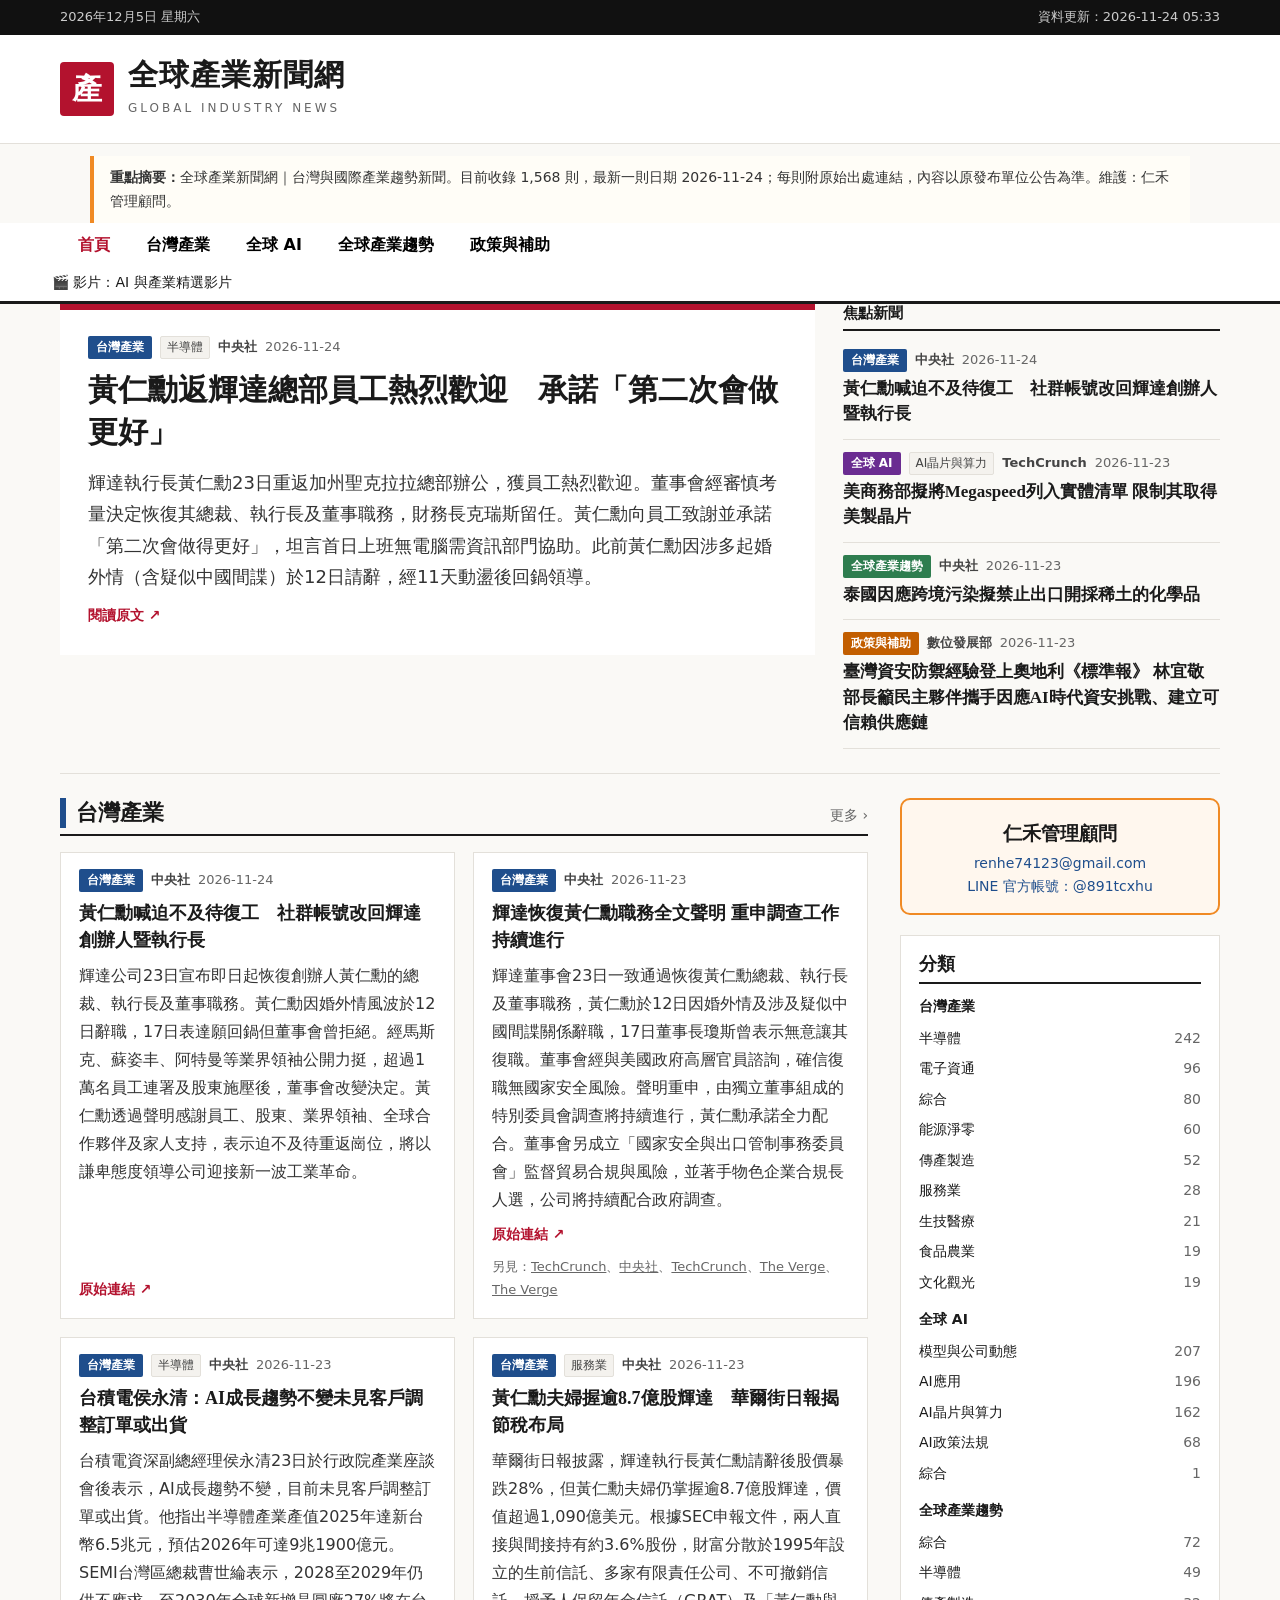
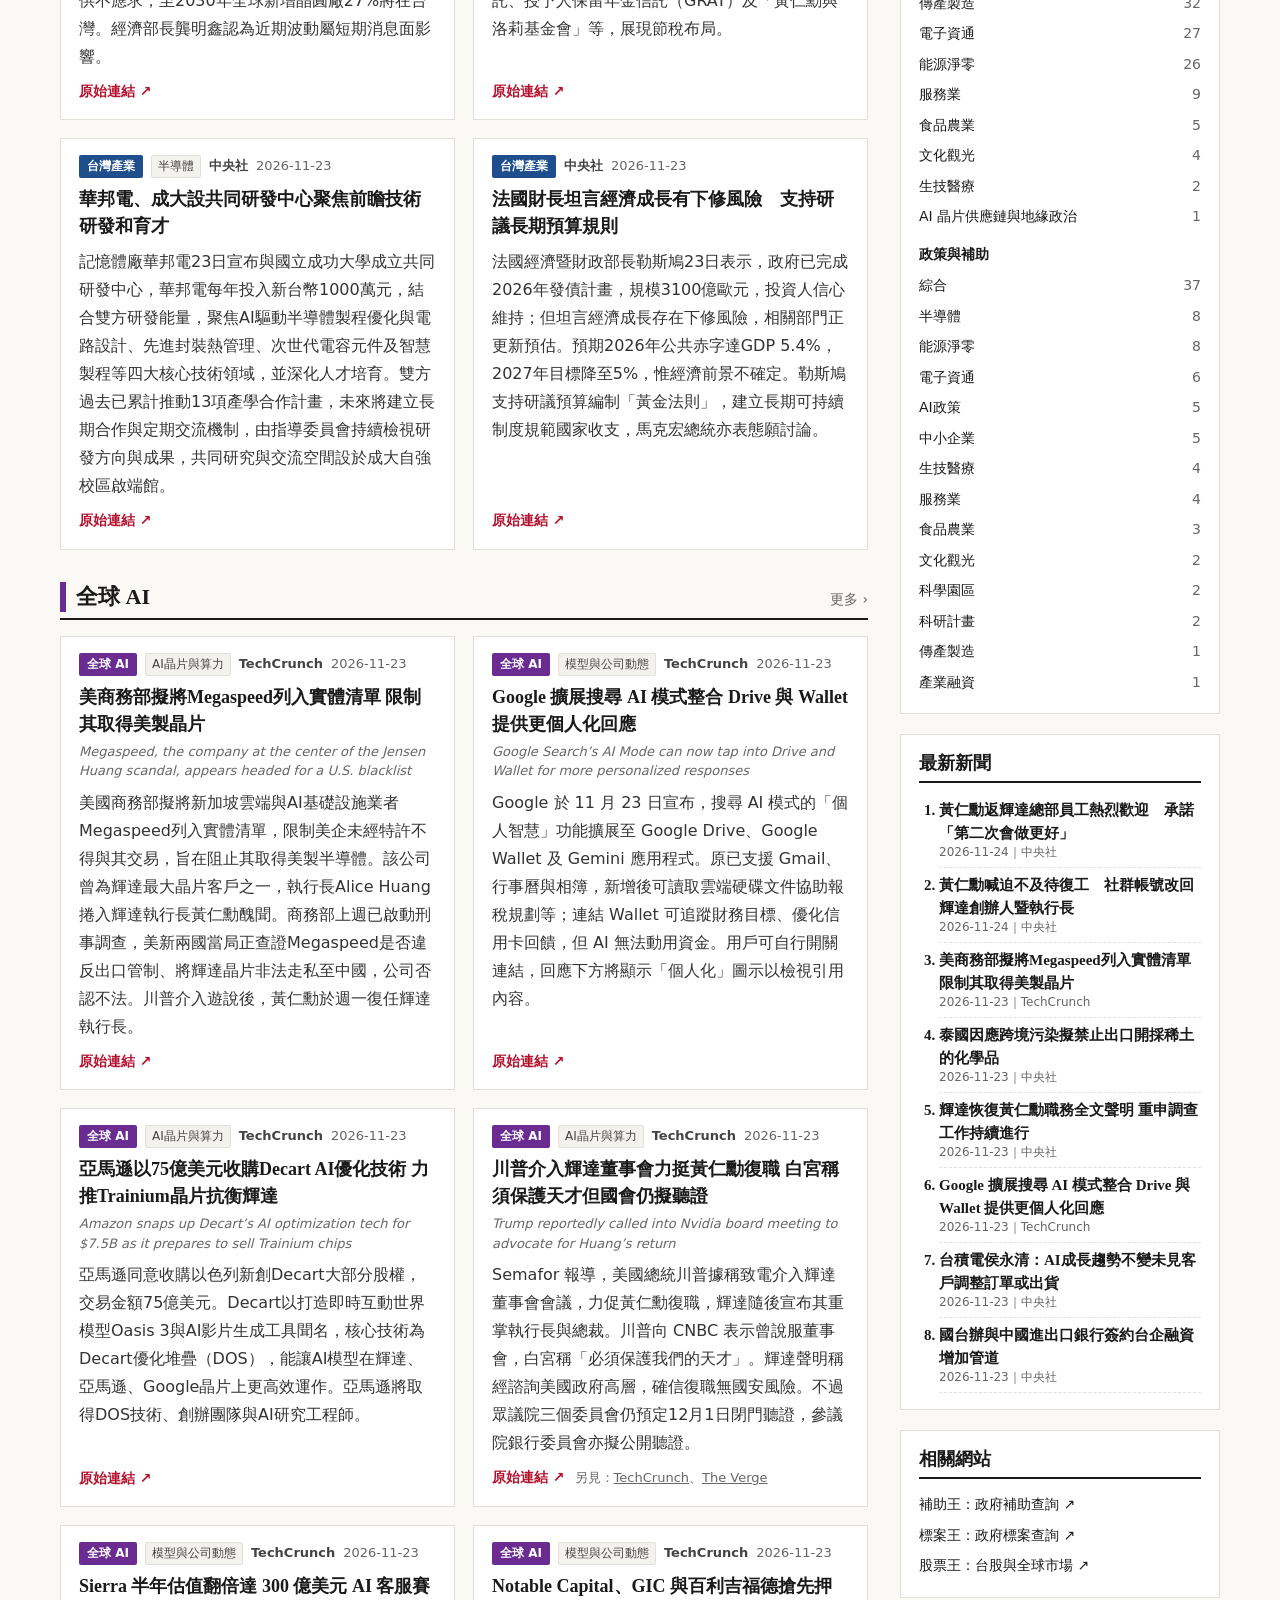
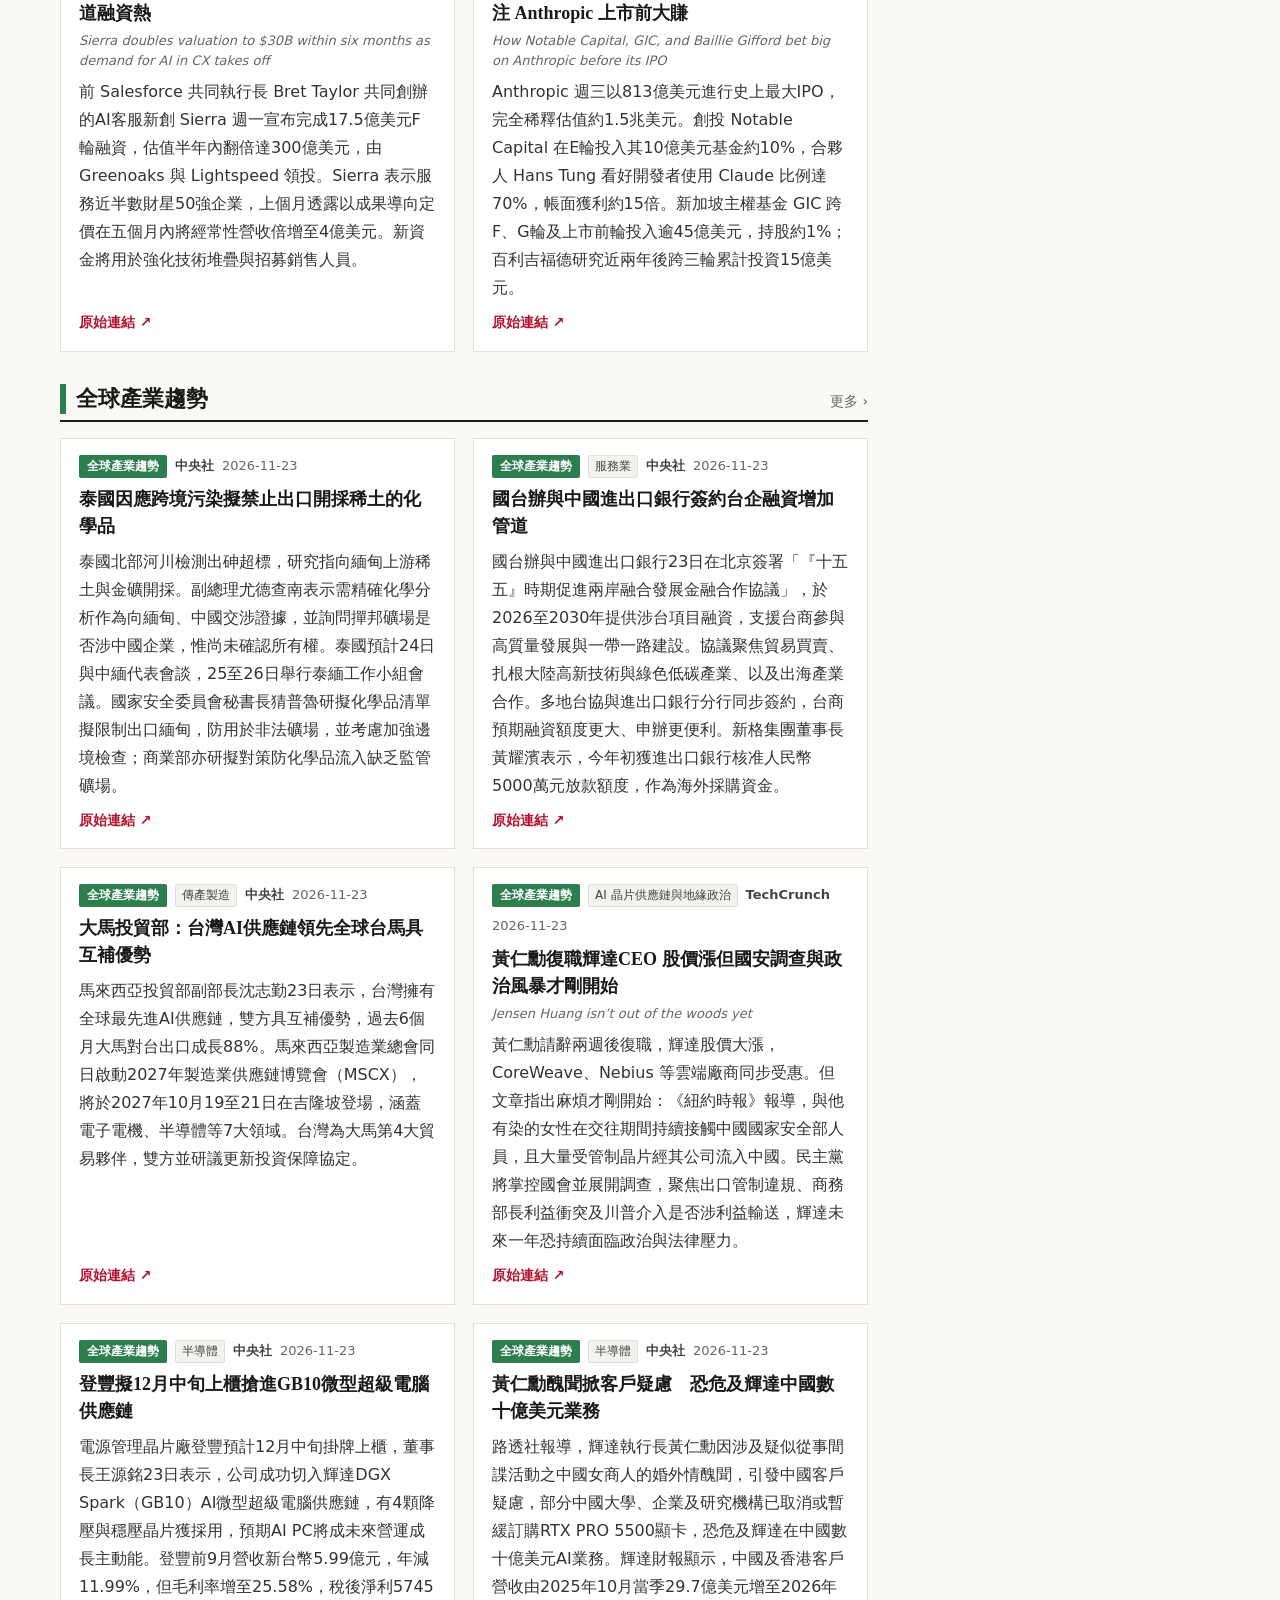
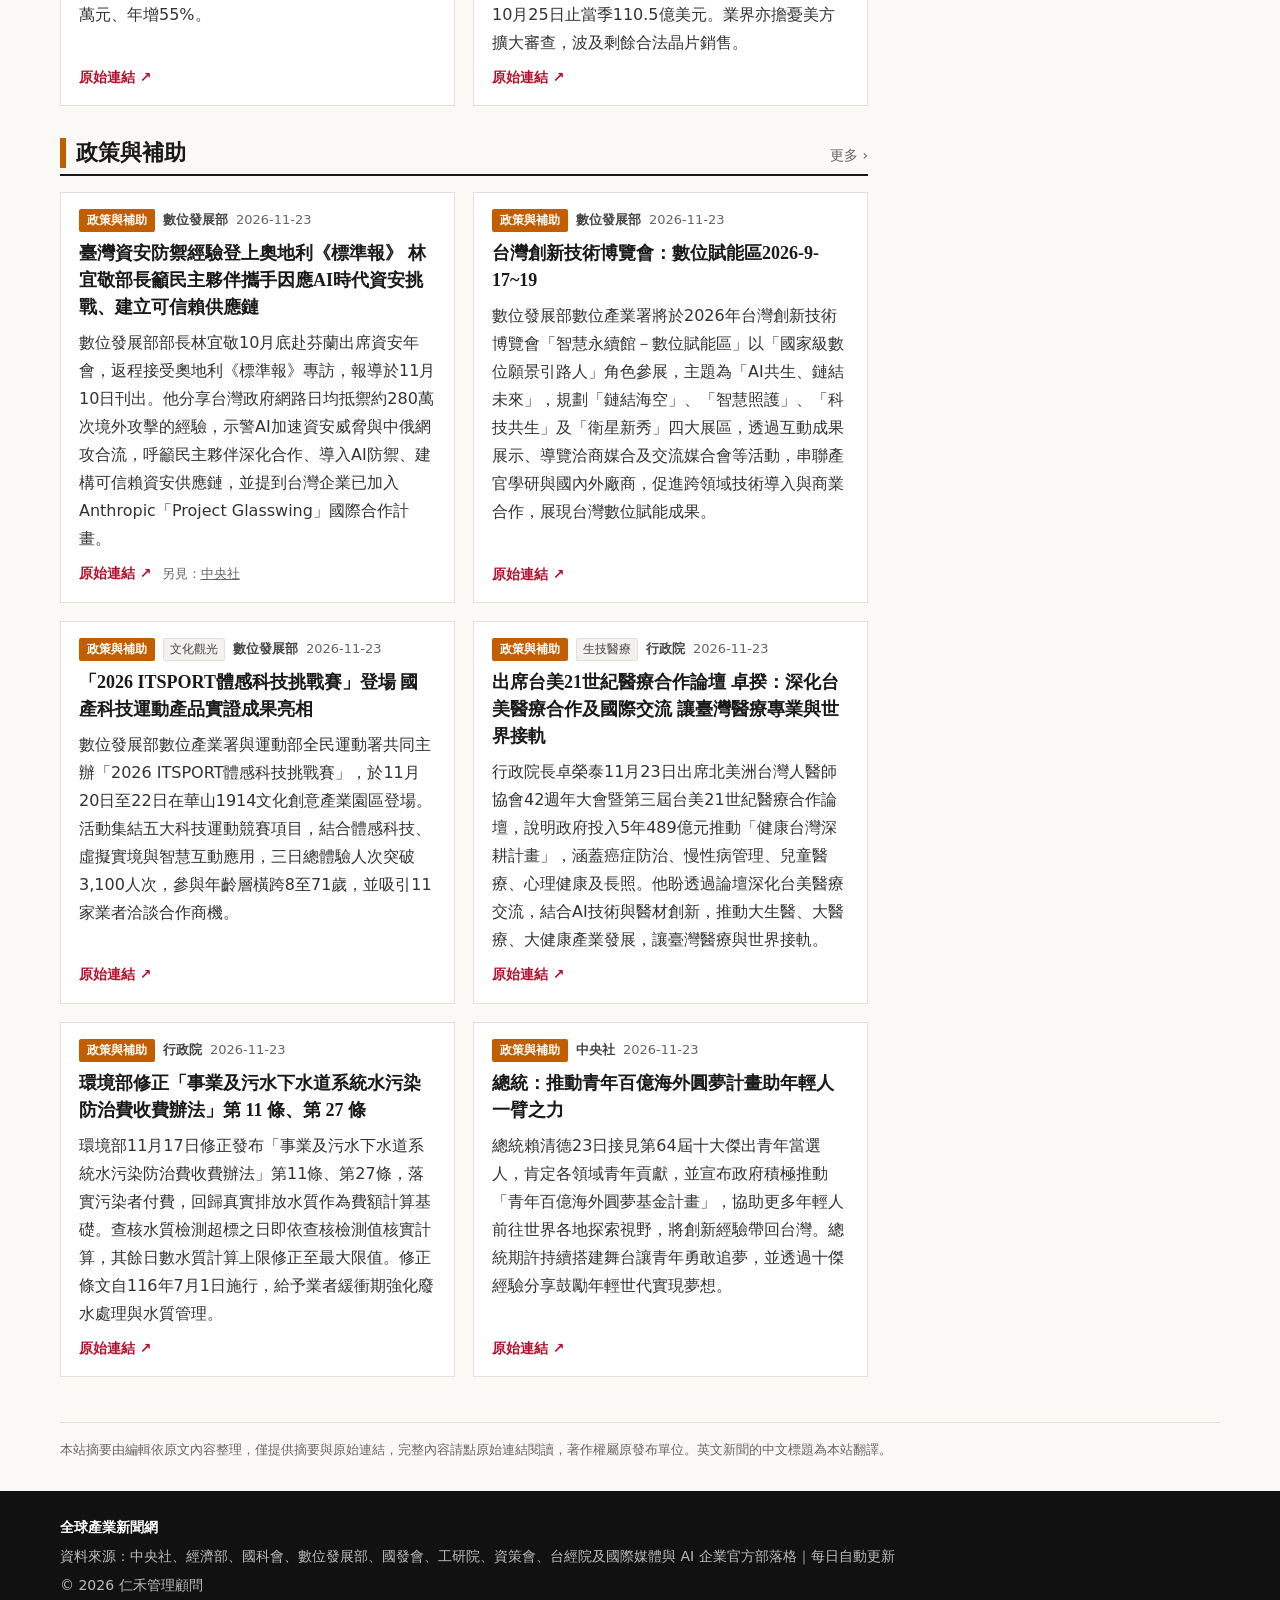
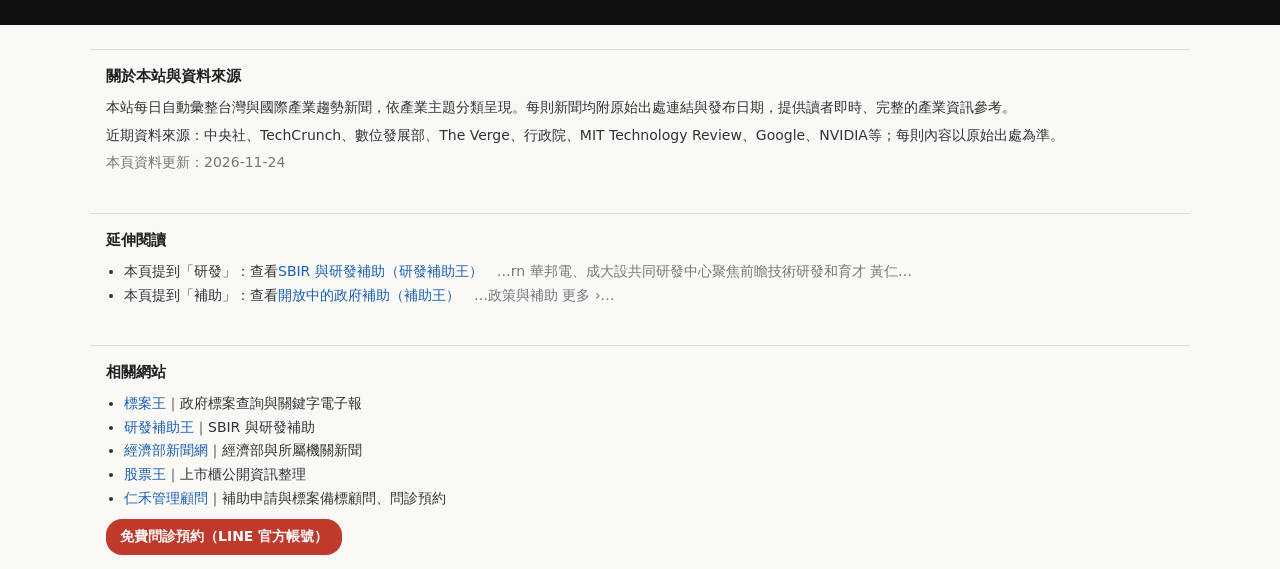
==== index.html @ 394058fa "新聞更新 2026-11-24 05:41" ====
<!DOCTYPE html><html lang="zh-Hant-TW"><head><meta charset="utf-8"><!-- Google tag (gtag.js) -->
<script async src="https://www.googletagmanager.com/gtag/js?id=G-7374EDFKBH"></script>
<script>window.dataLayer=window.dataLayer||[];function gtag(){dataLayer.push(arguments);}gtag('js',new Date());gtag('config','G-7374EDFKBH');</script>
<meta name="viewport" content="width=device-width,initial-scale=1">
<title>全球產業新聞網</title><meta name="description" content="每日彙整台灣產業、全球 AI 發展、全球產業趨勢與政府政策補助新聞，提供摘要與原始連結。">
<link rel="stylesheet" href="style.css">



























































<!--GEO-->
<link rel="canonical" href="https://web6.subsidyking.tw/">
<meta property="og:type" content="website">
<meta property="og:site_name" content="全球產業新聞網">
<meta property="og:locale" content="zh_TW">
<meta property="og:title" content="全球產業新聞網">
<meta property="og:description" content="每日彙整台灣產業、全球 AI 發展、全球產業趨勢與政府政策補助新聞，提供摘要與原始連結。">
<meta property="og:url" content="https://web6.subsidyking.tw/">
<meta name="twitter:card" content="summary"><meta name="twitter:title" content="全球產業新聞網"><meta name="twitter:description" content="每日彙整台灣產業、全球 AI 發展、全球產業趨勢與政府政策補助新聞，提供摘要與原始連結。">
<script type="application/ld+json">{"@context":"https://schema.org","@graph":[{"@type":"Organization","@id":"https://web6.subsidyking.tw/#org","name":"仁禾管理顧問","url":"https://web6.subsidyking.tw/","email":"renhe74123@gmail.com","contactPoint":{"@type":"ContactPoint","contactType":"customer service","email":"renhe74123@gmail.com","availableLanguage":["zh-TW"]},"sameAs":["https://line.me/R/ti/p/@891tcxhu"]},{"@type":"WebSite","@id":"https://web6.subsidyking.tw/#website","url":"https://web6.subsidyking.tw/","name":"全球產業新聞網","description":"本站每日自動彙整台灣與國際產業趨勢新聞，依產業主題分類呈現。每則新聞均附原始出處連結與發布日期，提供讀者即時、完整的產業資訊參考。","inLanguage":"zh-Hant-TW","publisher":{"@id":"https://web6.subsidyking.tw/#org"}},{"@type":"ItemList","@id":"https://web6.subsidyking.tw/#latest","name":"全球產業新聞網 最新內容","itemListElement":[{"@type":"ListItem","position":1,"name":"黃仁勳返輝達總部員工熱烈歡迎　承諾「第二次會做更好」","url":"https://www.cna.com.tw/news/aopl/202611240010.aspx"},{"@type":"ListItem","position":2,"name":"黃仁勳喊迫不及待復工　社群帳號改回輝達創辦人暨執行長","url":"https://www.cna.com.tw/news/aopl/202611240005.aspx"},{"@type":"ListItem","position":3,"name":"Megaspeed, the company at the center of the Jensen Huang scandal, appears headed for a U.S. blacklist","url":"https://techcrunch.com/2026/11/23/megaspeed-the-company-at-the-center-of-the-jensen-huang-scandal-appears-headed-for-a-u-s-blacklist/"},{"@type":"ListItem","position":4,"name":"泰國因應跨境污染擬禁止出口開採稀土的化學品","url":"https://www.cna.com.tw/news/aopl/202611230230.aspx"},{"@type":"ListItem","position":5,"name":"輝達恢復黃仁勳職務全文聲明 重申調查工作持續進行","url":"https://www.cna.com.tw/news/aopl/202611230300.aspx"},{"@type":"ListItem","position":6,"name":"Google Search’s AI Mode can now tap into Drive and Wallet for more personalized responses","url":"https://techcrunch.com/2026/11/23/google-searchs-ai-mode-can-now-tap-into-drive-and-wallet-for-more-personalized-responses/"},{"@type":"ListItem","position":7,"name":"台積電侯永清：AI成長趨勢不變未見客戶調整訂單或出貨","url":"https://www.cna.com.tw/news/afe/202611230249.aspx"},{"@type":"ListItem","position":8,"name":"國台辦與中國進出口銀行簽約台企融資增加管道","url":"https://www.cna.com.tw/news/acn/202611230254.aspx"},{"@type":"ListItem","position":9,"name":"Jensen Huang scheduled to testify next week in Senate following reinstatement as Nvidia CEO","url":"https://techcrunch.com/2026/11/23/jensen-huang-scheduled-to-testify-next-week-in-senate-following-reinstatement-as-nvidia-ceo/"},{"@type":"ListItem","position":10,"name":"大馬投貿部：台灣AI供應鏈領先全球台馬具互補優勢","url":"https://www.cna.com.tw/news/afe/202611230215.aspx"}]},{"@type":"WebPage","@id":"https://web6.subsidyking.tw/#webpage","url":"https://web6.subsidyking.tw/","name":"全球產業新聞網","isPartOf":{"@id":"https://web6.subsidyking.tw/#website"},"dateModified":"2026-11-24","about":"台灣與國際產業趨勢新聞"}]}</script><!--/GEO-->
</head><body>
<div class="topbar"><div class="wrap"><span id="today"></span><span id="upd"></span></div></div>
<header class="masthead"><div class="wrap"><a href="./" class="brand"><span class="mark">產</span><div><h1 class="brand-h1">全球產業新聞網</h1><small>GLOBAL INDUSTRY NEWS</small></div></a></div></header><!--MX:geosum--><section class="geo-sum mx-geosum" aria-label="重點摘要" style="max-width:1100px;margin:12px auto 0;padding:10px 16px;background:#fffdf7;border-left:4px solid #f08a24;font-size:14px;line-height:1.7;color:#333;box-sizing:border-box"><b>重點摘要：</b>全球產業新聞網｜台灣與國際產業趨勢新聞。目前收錄 1,568 則，最新一則日期 2026-11-24；每則附原始出處連結，內容以原發布單位公告為準。維護：仁禾管理顧問。</section><!--/MX:geosum-->
<nav class="catnav"><div class="wrap" id="tabs"></div><div class="wrap" style="padding:2px 12px 6px;font-size:14px"><a href="/videos.html">🎬 影片：AI 與產業精選影片</a></div></nav>
<div class="mad wrap"><b>仁禾管理顧問</b><br><a href="mailto:renhe74123@gmail.com">renhe74123@gmail.com</a>｜<a href="https://line.me/R/ti/p/@891tcxhu" target="_blank" rel="noopener">LINE 官方帳號：@891tcxhu</a></div>
<main class="wrap">
<section id="home">
 <div class="hero"><div id="lead"></div><div id="subs"></div></div>
 <div class="cols"><div class="maincol">
  <section class="block" data-cat="台灣產業"><h2><span>台灣產業</span><a data-go="台灣產業">更多 ›</a></h2><div class="grid"></div></section>
  <section class="block" data-cat="全球AI"><h2><span>全球 AI</span><a data-go="全球AI">更多 ›</a></h2><div class="grid"></div></section>
  <section class="block" data-cat="全球產業趨勢"><h2><span>全球產業趨勢</span><a data-go="全球產業趨勢">更多 ›</a></h2><div class="grid"></div></section>
  <section class="block" data-cat="政策與補助"><h2><span>政策與補助</span><a data-go="政策與補助">更多 ›</a></h2><div class="grid"></div></section>
 </div><aside class="side"></aside></div>
</section>
<section id="catview" hidden><div class="cols"><div class="maincol"><h2 class="cattitle" id="ctitle"></h2><p class="meta" id="cmeta"></p><div id="topics" class="topics"></div><div id="sklink"></div><div class="list" id="clist"></div><button id="more">載入更多</button></div><aside class="side"></aside></div></section>
<p class="note">本站摘要由編輯依原文內容整理，僅提供摘要與原始連結，完整內容請點原始連結閱讀，著作權屬原發布單位。英文新聞的中文標題為本站翻譯。</p>
</main>
<footer><div class="wrap"><b>全球產業新聞網</b><p>資料來源：中央社、經濟部、國科會、數位發展部、國發會、工研院、資策會、台經院及國際媒體與 AI 企業官方部落格｜每日自動更新</p><p>© 2026 仁禾管理顧問</p></div></footer>
<script src="data.js"></script><script src="app.js"></script>
<!--MX:about--><section class="mx-box mx-about" id="about-data" aria-label="關於本站與資料來源"><h2>關於本站與資料來源</h2><p style="margin:0">本站每日自動彙整台灣與國際產業趨勢新聞，依產業主題分類呈現。每則新聞均附原始出處連結與發布日期，提供讀者即時、完整的產業資訊參考。</p><p style="margin:4px 0 0">近期資料來源：中央社、TechCrunch、數位發展部、The Verge、行政院、MIT Technology Review、Google、NVIDIA等；每則內容以原始出處為準。</p><p style="margin:4px 0 0;color:#777">本頁資料更新：2026-11-24</p></section><!--/MX:about--><!--MX:context--><section class="mx-box mx-context" aria-label="延伸閱讀"><h2>延伸閱讀</h2><ul><li>本頁提到「研發」：查看<a href="https://web20.subsidyking.tw/">SBIR 與研發補助（研發補助王）</a><span style="color:#777">　…rn 華邦電、成大設共同研發中心聚焦前瞻技術研發和育才 黃仁…</span></li><li>本頁提到「補助」：查看<a href="https://www.subsidyking.tw/">開放中的政府補助（補助王）</a><span style="color:#777">　…政策與補助 更多 ›…</span></li></ul></section><!--/MX:context--><!--MX:footer--><style>.mx-box{max-width:1100px;margin:24px auto 0;padding:14px 16px;box-sizing:border-box;font-size:14px;line-height:1.7;color:#333;border-top:1px solid #ddd}.mx-box h2{font-size:15px;margin:0 0 6px;color:#222}.mx-box ul{margin:0;padding-left:18px}.mx-box a{color:#1a5fb4}.mx-cta{display:inline-block;margin-top:8px;padding:6px 14px;background:#c0392b;color:#fff!important;border-radius:16px;text-decoration:none;font-weight:bold}.mx-fab{position:fixed;right:14px;bottom:16px;z-index:9990;padding:10px 16px;background:#c0392b;color:#fff!important;border-radius:22px;box-shadow:0 2px 8px rgba(0,0,0,.25);text-decoration:none;font-weight:bold;font-size:15px}@media (max-width:860px){body{padding-bottom:96px}.geo-sum{padding-bottom:20px}.mx-fab{bottom:12px;right:12px}}@media print{.mx-fab{display:none}}</style><aside class="mx-box mx-related" aria-label="相關網站"><h2>相關網站</h2><ul><li><a href="https://www.bidking.tw/">標案王</a>｜政府標案查詢與關鍵字電子報</li><li><a href="https://web20.subsidyking.tw/">研發補助王</a>｜SBIR 與研發補助</li><li><a href="https://web8.subsidyking.tw/">經濟部新聞網</a>｜經濟部與所屬機關新聞</li><li><a href="https://web5.subsidyking.tw/">股票王</a>｜上市櫃公開資訊整理</li><li><a href="https://web18.subsidyking.tw/?utm_source=web6.subsidyking.tw&utm_medium=matrix">仁禾管理顧問</a>｜補助申請與標案備標顧問、問診預約</li></ul><a class="mx-cta" href="https://line.me/R/ti/p/@891tcxhu" target="_blank" rel="noopener" onclick="if(window.gtag)gtag('event','click_consult',{site:'web6.subsidyking.tw'})">免費問診預約（LINE 官方帳號）</a></aside><!--/MX:footer-->
</body></html>
---- style.css ----
:root{--ink:#1a1a1a;--mute:#666;--line:#e3e0da;--bg:#faf9f6;--red:#b3122e;--c1:#1f4e8c;--c2:#6a2c91;--c3:#2e7d4f;--c4:#c25e00;--red:#b3122e;--serif:"Noto Serif TC","Source Han Serif TC","PMingLiU",serif;--sans:"Noto Sans TC","PingFang TC","Microsoft JhengHei",system-ui,sans-serif}
*{box-sizing:border-box}body{margin:0;background:var(--bg);color:var(--ink);font:16px/1.75 var(--sans)}a{color:inherit;text-decoration:none;cursor:pointer}a:hover{color:var(--red)}
.wrap{max-width:1200px;margin:0 auto;padding:0 20px}
.topbar{background:#111;color:#ccc;font-size:13px}.topbar .wrap{display:flex;justify-content:space-between;padding:6px 20px}
.masthead{background:#fff;border-bottom:1px solid var(--line)}.masthead .wrap{padding:22px 20px}
.brand{display:flex;align-items:center;gap:14px}.mark{background:var(--red);color:#fff;font:700 30px/1 var(--serif);width:54px;height:54px;display:grid;place-items:center;border-radius:4px}
.brand b,.brand .brand-h1{display:block;margin:0;font:900 30px/1.2 var(--serif);letter-spacing:1px}.brand small{color:var(--mute);letter-spacing:3px;font-size:12px}
.catnav{background:#fff;border-bottom:3px solid var(--ink);position:sticky;top:0;z-index:5}.catnav .wrap{display:flex;overflow-x:auto}
.catnav button{background:none;border:0;font:600 16px var(--sans);padding:12px 18px;cursor:pointer;white-space:nowrap;border-bottom:3px solid transparent;margin-bottom:-3px}
.catnav button.on,.catnav button:hover{color:var(--red);border-color:var(--red)}
main{padding-top:24px}
.hero{display:grid;grid-template-columns:2fr 1fr;gap:28px;padding-bottom:24px;border-bottom:1px solid var(--line);margin-bottom:24px}
.lead{background:#fff;border-top:6px solid var(--red);padding:26px 28px}.lead h2{font:900 30px/1.4 var(--serif);margin:10px 0 14px}.lead .sum{font-size:18px}
.kicker{font:700 15px var(--sans);border-bottom:2px solid var(--ink);margin:0 0 6px;padding-bottom:6px}
.subh{padding:12px 0;border-bottom:1px solid var(--line)}.subh h3{font:700 17px/1.5 var(--serif);margin:4px 0 0}
.cols{display:grid;grid-template-columns:minmax(0,1fr) 320px;gap:32px}
.block{margin-bottom:32px}.block h2,.cattitle{display:flex;justify-content:space-between;align-items:baseline;font:900 22px var(--serif);border-bottom:2px solid var(--ink);padding-bottom:6px;margin:0 0 16px}
.block h2 span{border-left:6px solid var(--red);padding-left:10px}.block h2 a{font:500 14px var(--sans);color:var(--mute)}
.block[data-cat=台灣產業] h2 span{border-color:var(--c1)}.block[data-cat=全球AI] h2 span{border-color:var(--c2)}.block[data-cat=全球產業趨勢] h2 span{border-color:var(--c3)}.block[data-cat=政策與補助] h2 span{border-color:var(--c4)}
.grid{display:grid;grid-template-columns:repeat(2,minmax(0,1fr));gap:18px}
.card{background:#fff;border:1px solid var(--line);padding:16px 18px;display:flex;flex-direction:column}.card h3{font:700 18px/1.5 var(--serif);margin:8px 0}
.card.row{margin-bottom:14px}.sum{margin:0 0 8px;color:#333}
.meta{font-size:13px;color:var(--mute);display:flex;flex-wrap:wrap;gap:8px;align-items:center}
.tag{color:#fff;padding:1px 8px;border-radius:2px;font-weight:600;font-size:12px}.t1{background:var(--c1)}.t2{background:var(--c2)}.t3{background:var(--c3)}.t4{background:var(--c4)}
.unit{font-weight:600;color:#444}
.src{margin-top:auto;font-size:14px;color:var(--red);font-weight:600}.tog{display:none;background:none;border:0;color:var(--c1);padding:0 0 6px;cursor:pointer;font-size:14px;text-align:left}
.box{background:#fff;border:1px solid var(--line);padding:16px 18px;margin-bottom:20px}.box h4{font:900 18px var(--serif);margin:0 0 10px;border-bottom:2px solid var(--ink);padding-bottom:6px}
.grp{font-weight:700;font-size:14px;margin:10px 0 4px;color:var(--mute)}.units{list-style:none;padding:0;margin:0}
.units a{display:flex;justify-content:space-between;font-size:14px;padding:3px 0}.units a.on{color:var(--red);font-weight:700}.units em{font-style:normal;color:var(--mute)}
.latest{padding-left:20px;margin:0}.latest li{padding:6px 0;border-bottom:1px dashed var(--line);font:600 15px/1.5 var(--serif)}.latest time{display:block;font:12px var(--sans);color:var(--mute)}
#more{display:block;margin:10px auto 30px;padding:10px 30px;border:1px solid var(--ink);background:#fff;cursor:pointer}
.note{font-size:13px;color:var(--mute);border-top:1px solid var(--line);padding:16px 0}
footer{background:#111;color:#bbb;padding:24px 0;font-size:14px}footer b{color:#fff;font-family:var(--serif)}footer p{margin:4px 0}
@media(max-width:900px){.hero,.cols{grid-template-columns:1fr}}
@media(max-width:640px){.wrap{padding:0 14px}.brand b,.brand .brand-h1{font-size:21px}.mark{width:42px;height:42px;font-size:24px}.masthead .wrap{padding:14px}
.grid{grid-template-columns:1fr}.lead{padding:18px}.lead h2{font-size:23px}.lead .sum{font-size:16px}
.sum{display:-webkit-box;-webkit-line-clamp:3;-webkit-box-orient:vertical;overflow:hidden}.sum.open{display:block}.tog{display:block}.topbar #upd{display:none}}
.tog[hidden]{display:none!important}
.topic{font-size:12px;border:1px solid var(--line);padding:0 6px;border-radius:2px;color:#444;background:#f4f2ee}
.orig{margin:-4px 0 8px;font-size:13px;color:var(--mute);font-style:italic;line-height:1.5}
.foot{margin-top:auto;display:flex;flex-wrap:wrap;gap:10px;align-items:baseline}.foot .src{margin-top:0}.also{font-size:13px;color:var(--mute)}.also a{text-decoration:underline}
.topics{display:flex;flex-wrap:wrap;gap:8px;margin:0 0 16px}.topics a{border:1px solid var(--line);background:#fff;padding:3px 12px;font-size:14px;border-radius:14px}.topics a.on{background:var(--ink);color:#fff;border-color:var(--ink)}
.sk{background:#fff7ee;border:1px solid #f0c89a;padding:10px 14px;margin:0 0 16px}.sk a{color:var(--red);font-weight:700}
.grp a{color:var(--ink)}
.ad{border:2px solid #f08a24;border-radius:10px;background:#fff7ee;text-align:center;line-height:1.6}.ad-tag{font-weight:700;color:#d2691e}.ad-name{font:900 19px/1.5 var(--serif);margin:4px 0}.ad-contact{font-size:14px;word-break:break-all}.ad-contact a{color:#1f4e8c}
.mad{display:none}
@media(max-width:900px){.mad{display:block;background:#fff7ee;border:2px solid #f08a24;border-radius:8px;margin:12px auto 0;padding:8px 12px;text-align:center;font-size:14px;line-height:1.6;max-width:calc(100% - 28px)}.mad b{color:#d2691e}.mad a{color:#1f4e8c}.side .ad{display:none}}
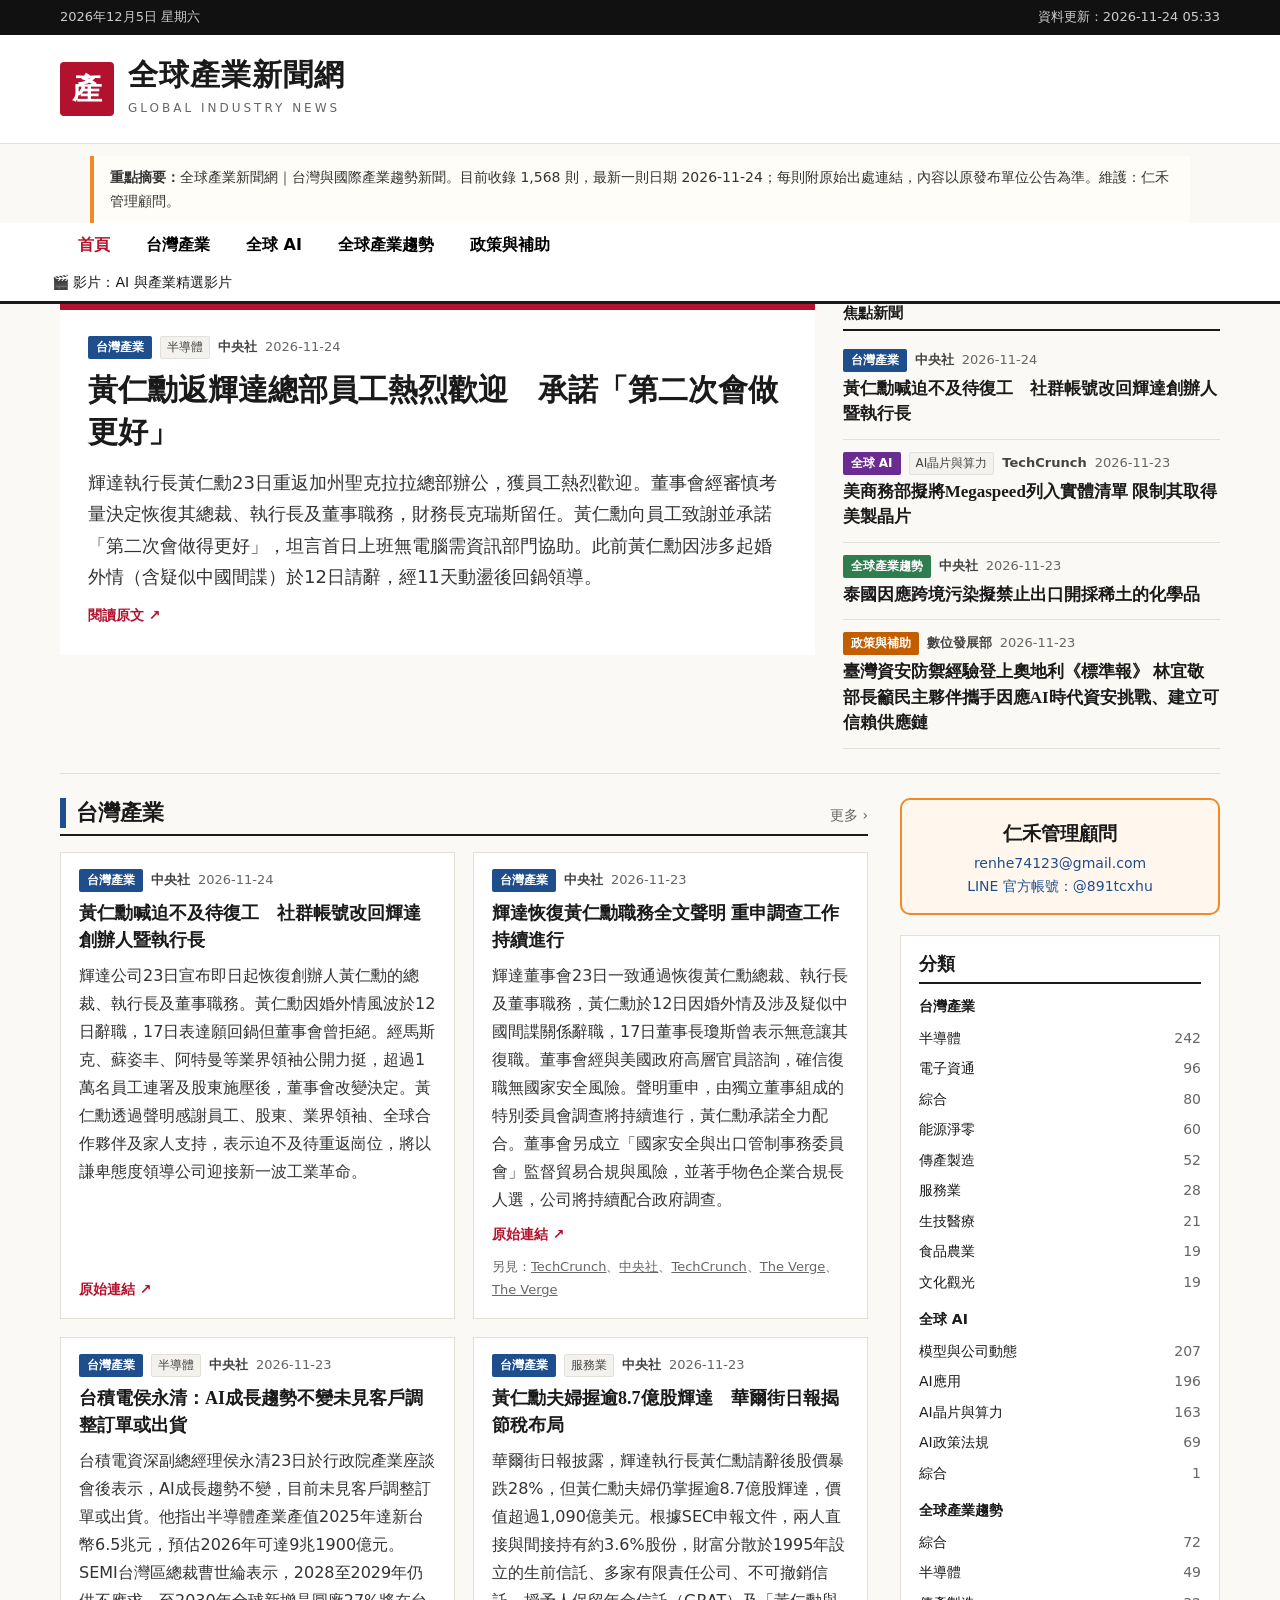
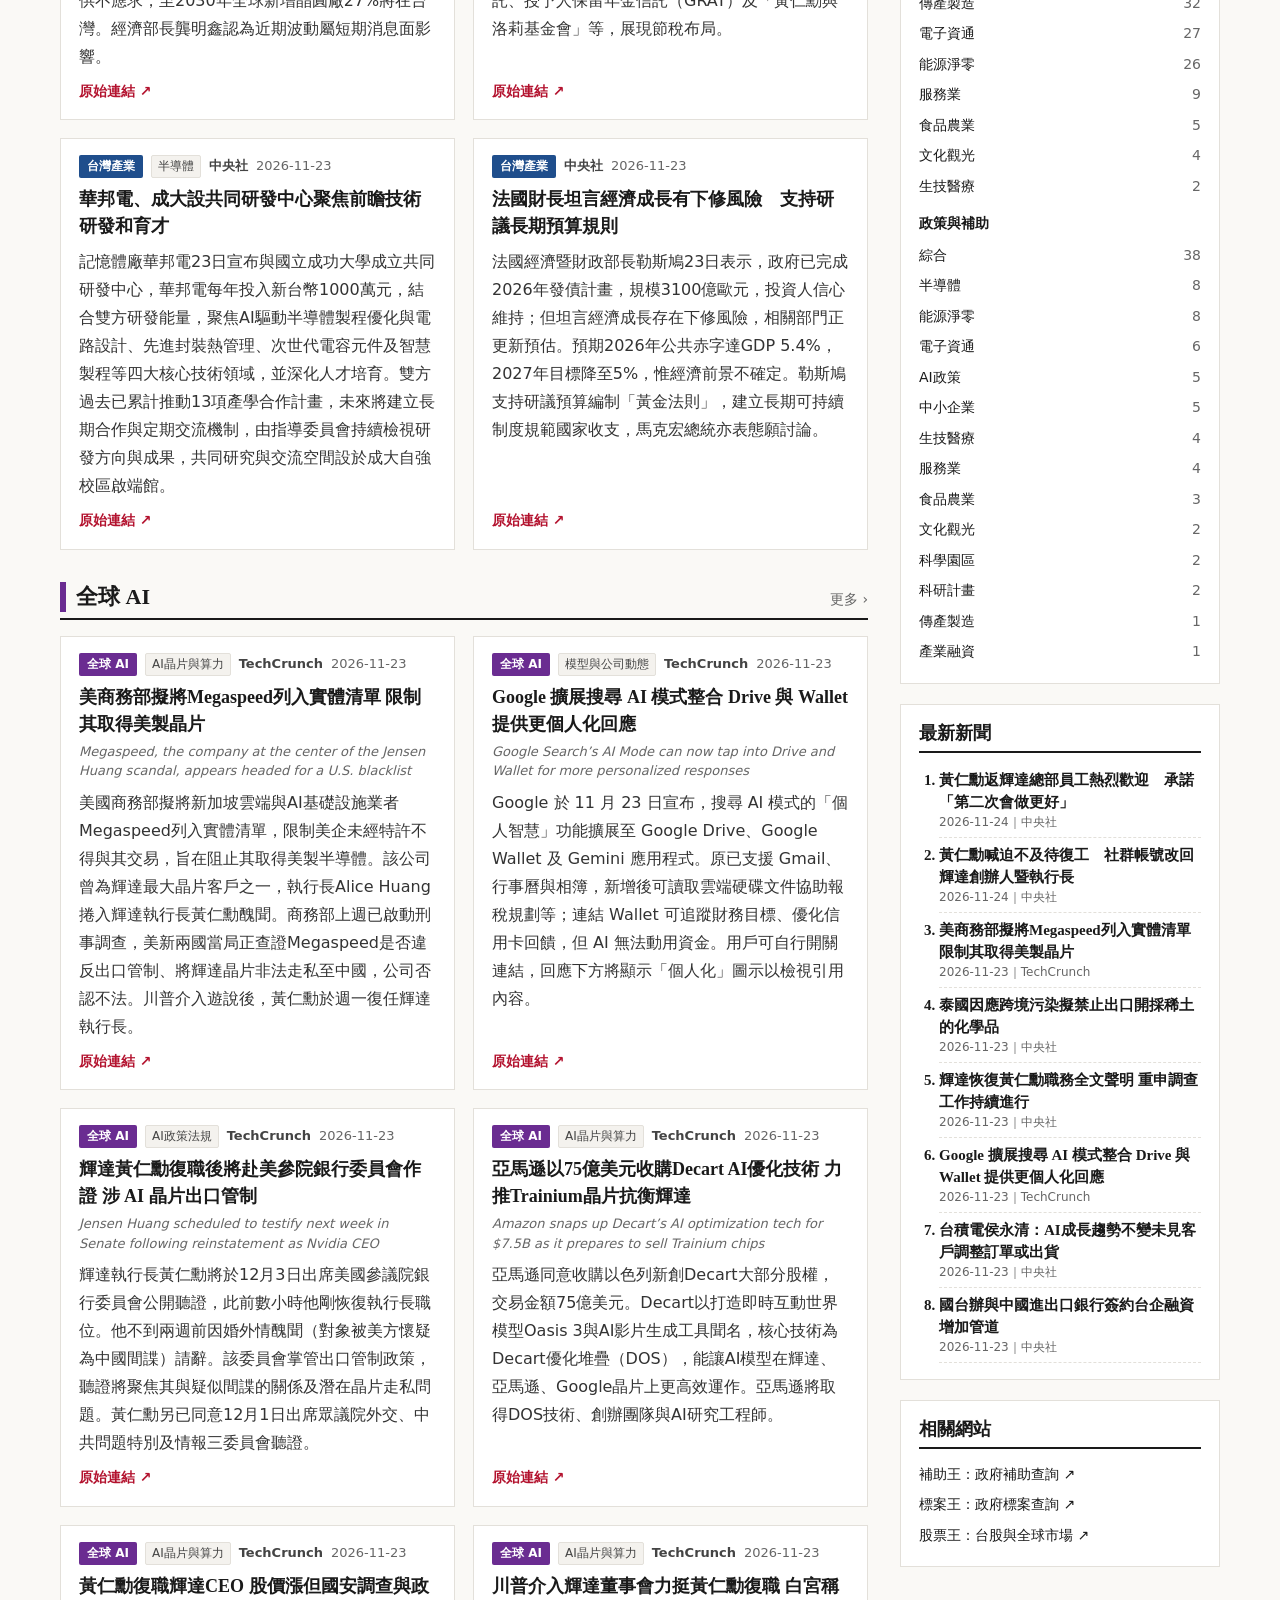
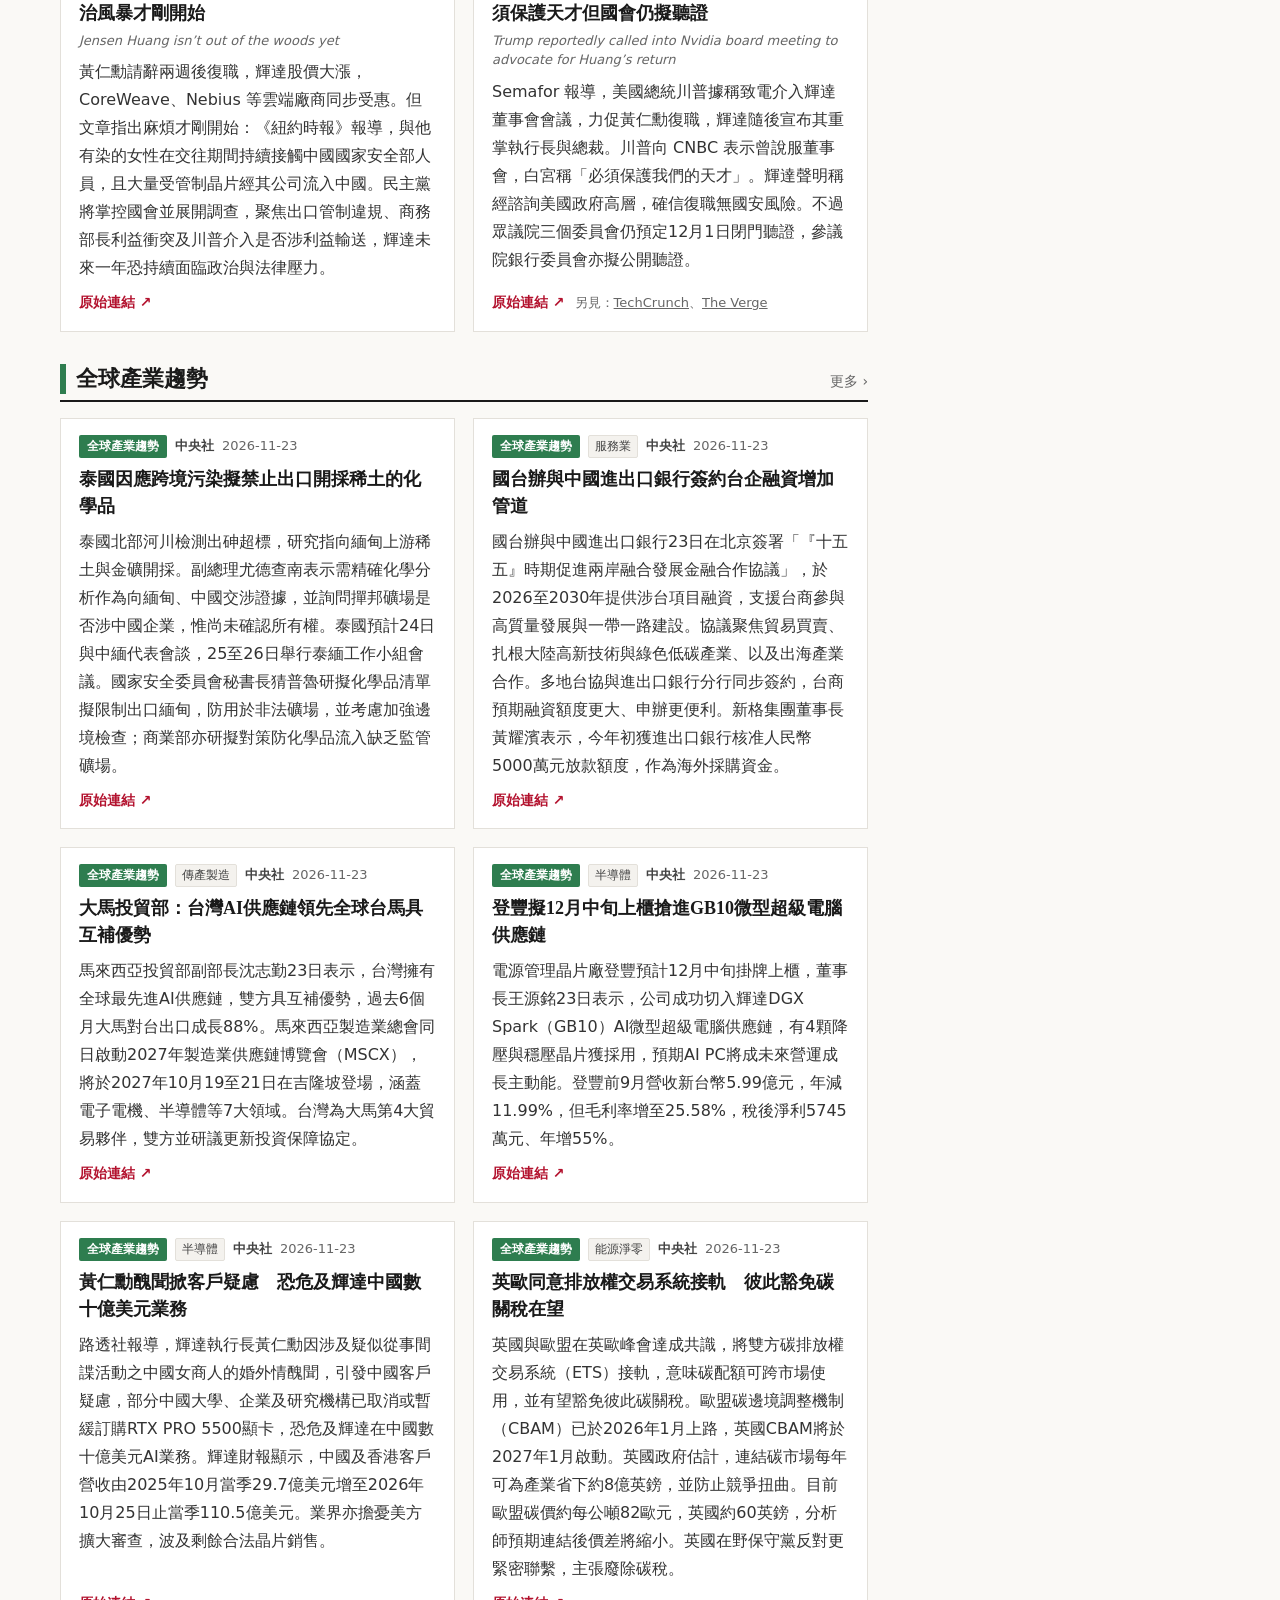
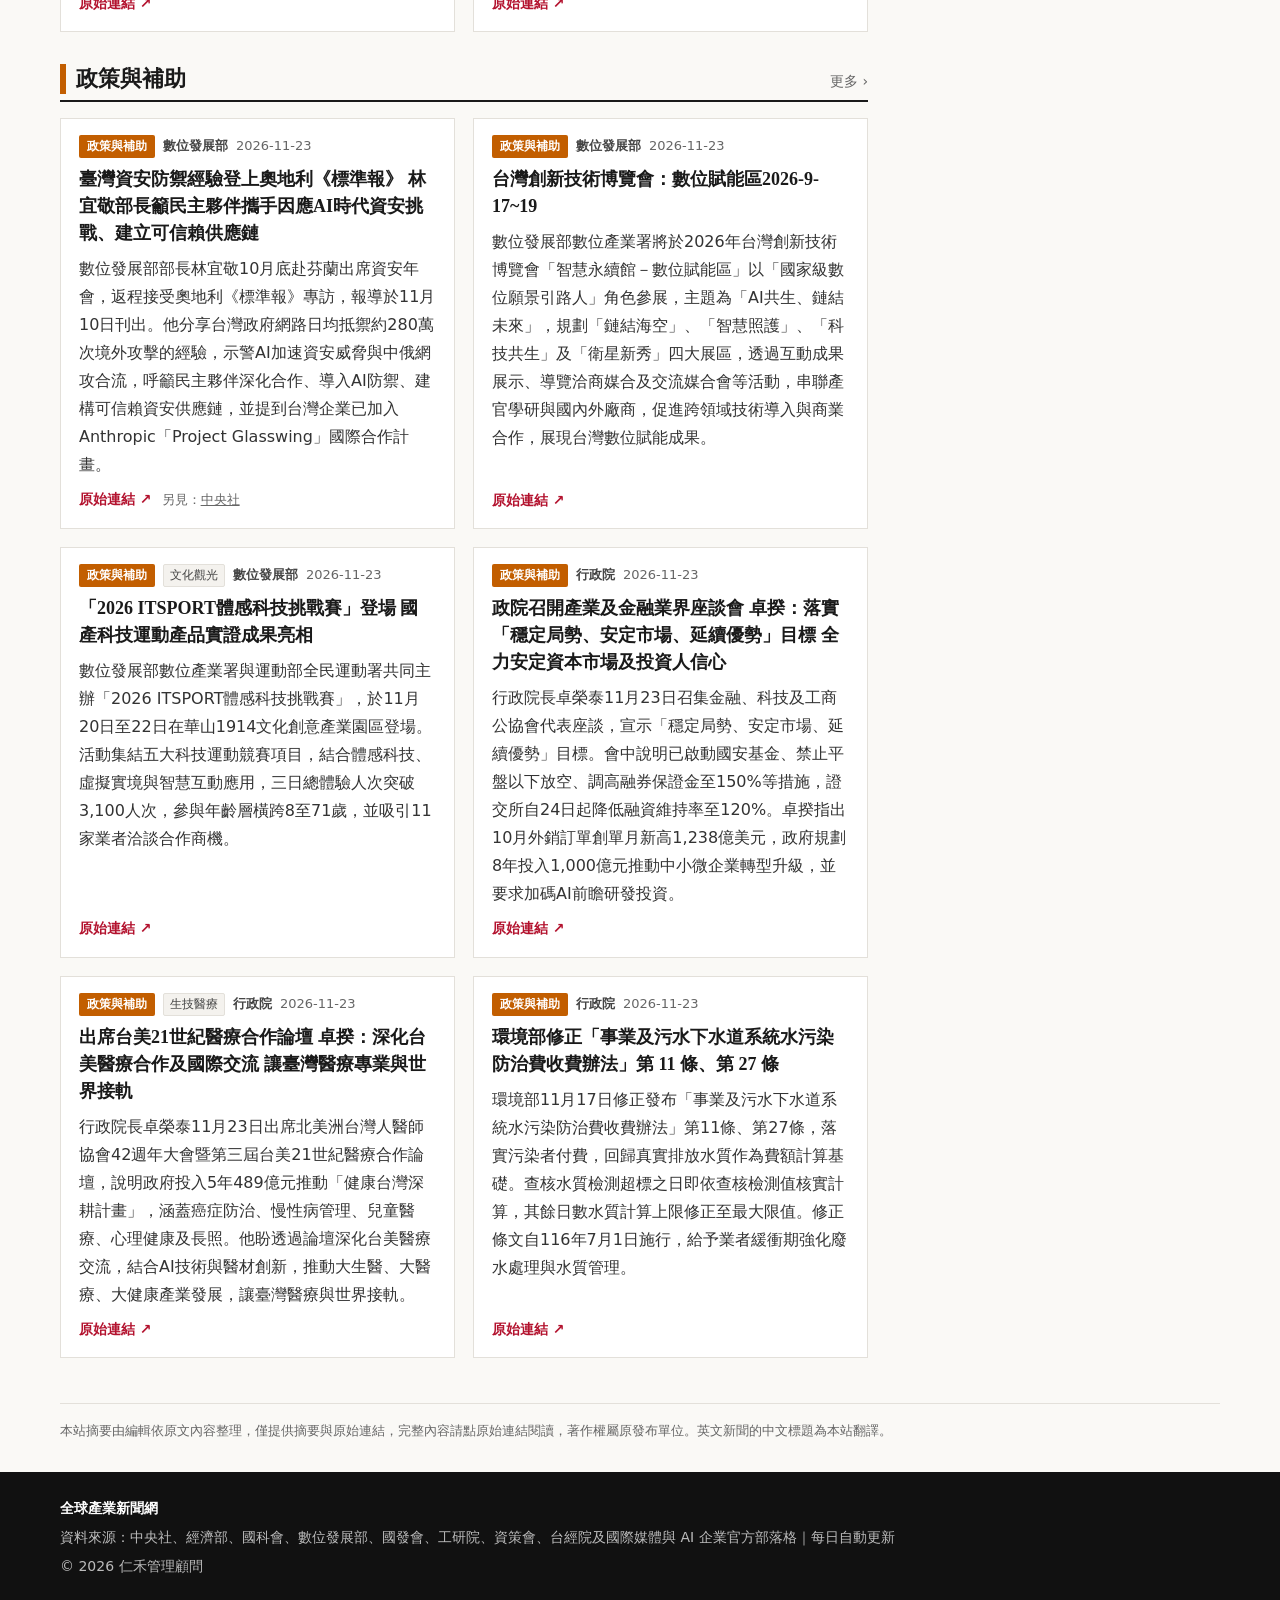
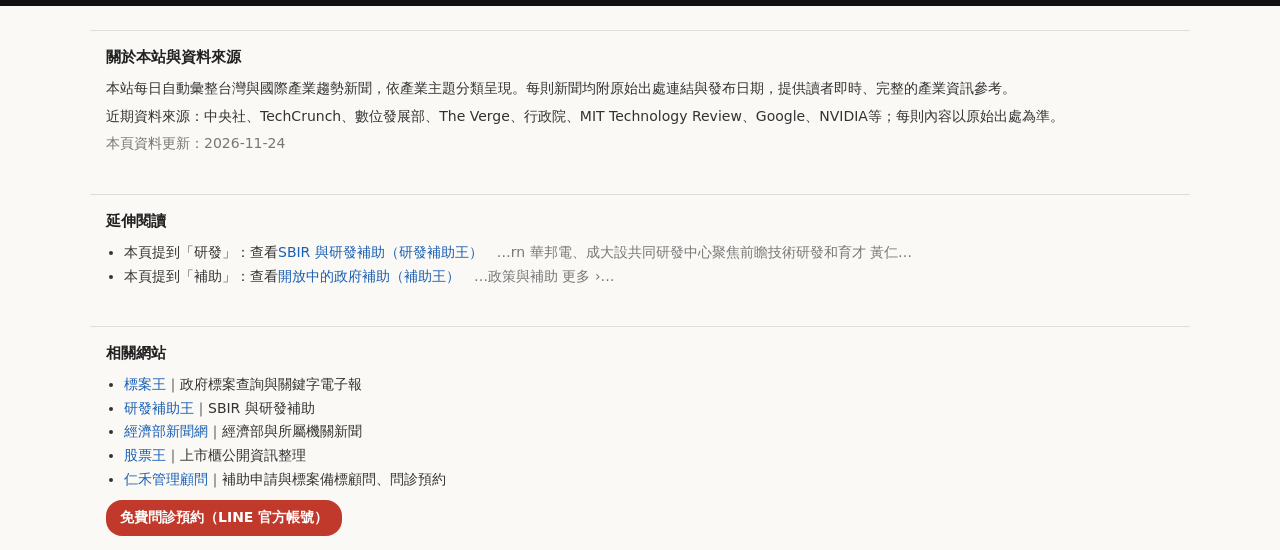
==== commit bf2bcf05: "新聞更新 2026-11-24 05:42" ====
--- a/index.html
+++ b/index.html
@@ -4,6 +4,7 @@
 <meta name="viewport" content="width=device-width,initial-scale=1">
 <title>全球產業新聞網</title><meta name="description" content="每日彙整台灣產業、全球 AI 發展、全球產業趨勢與政府政策補助新聞，提供摘要與原始連結。">
 <link rel="stylesheet" href="style.css">
+
 
 
 
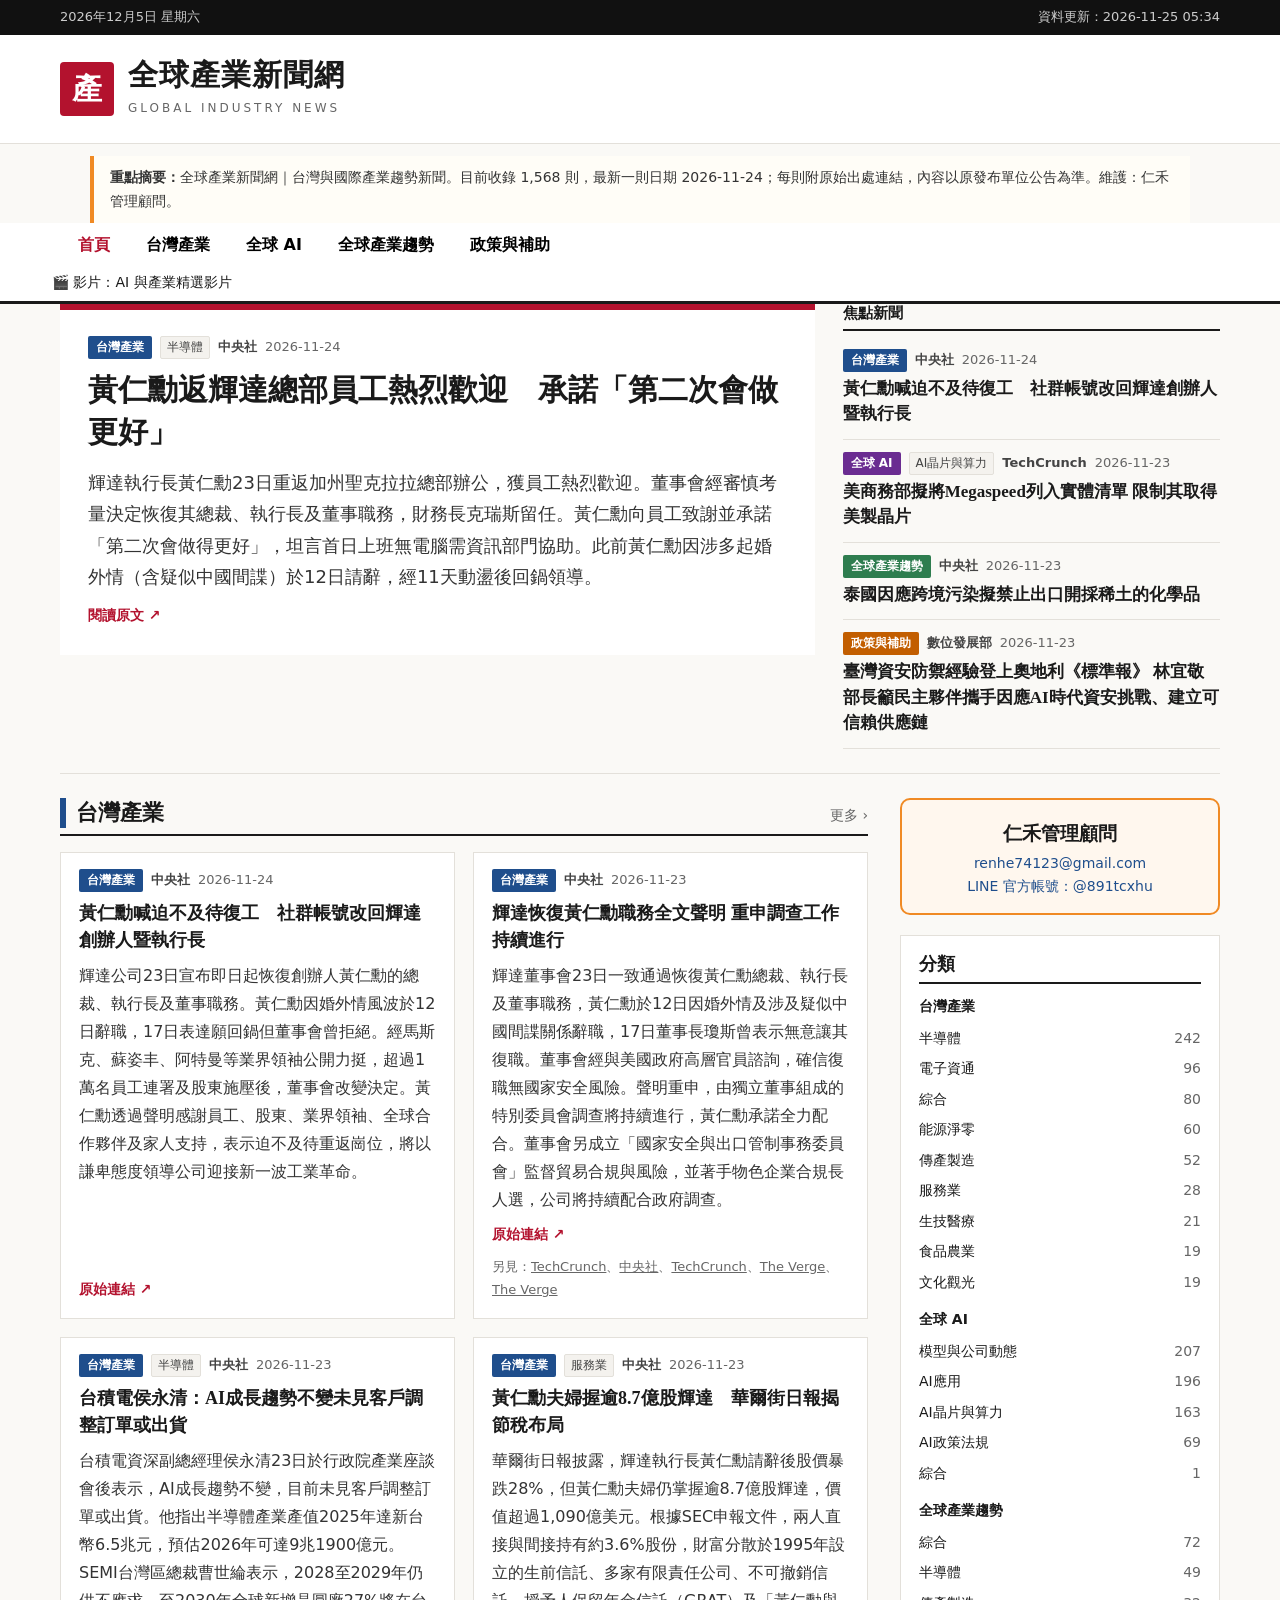
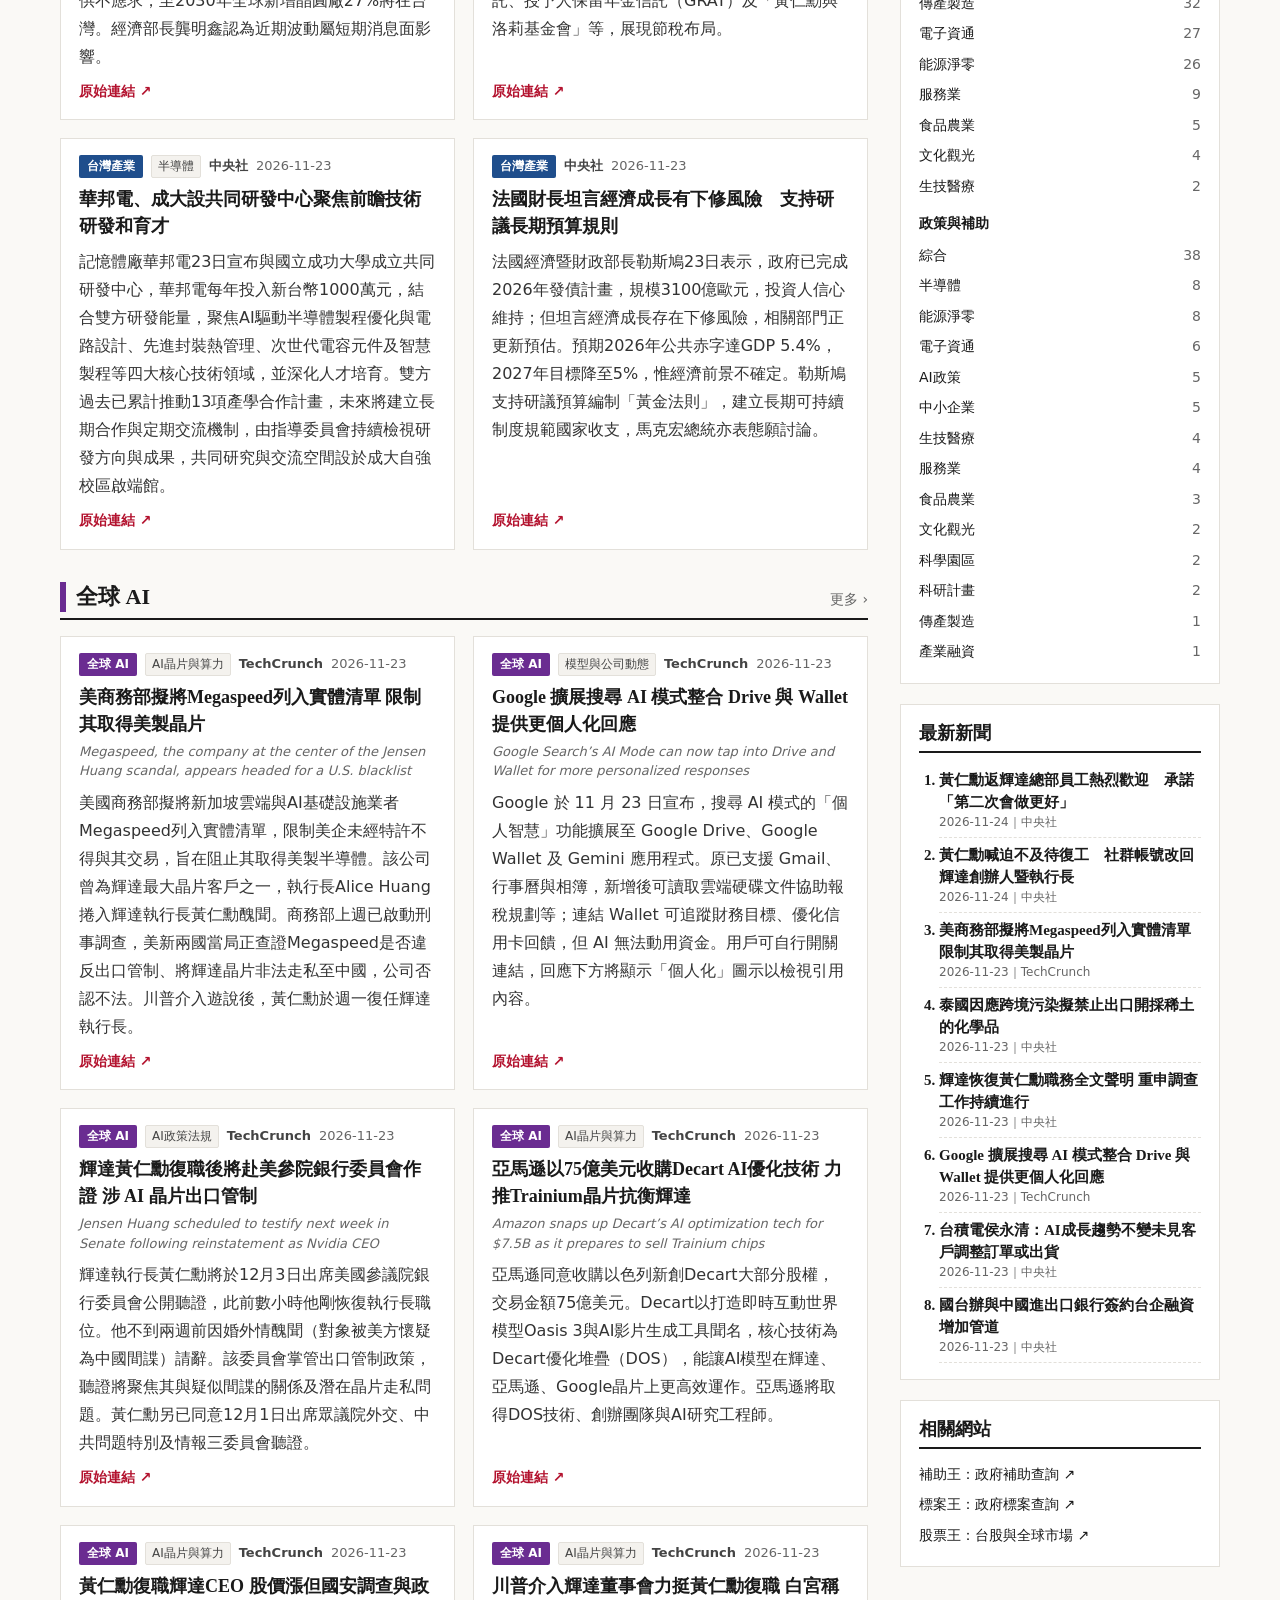
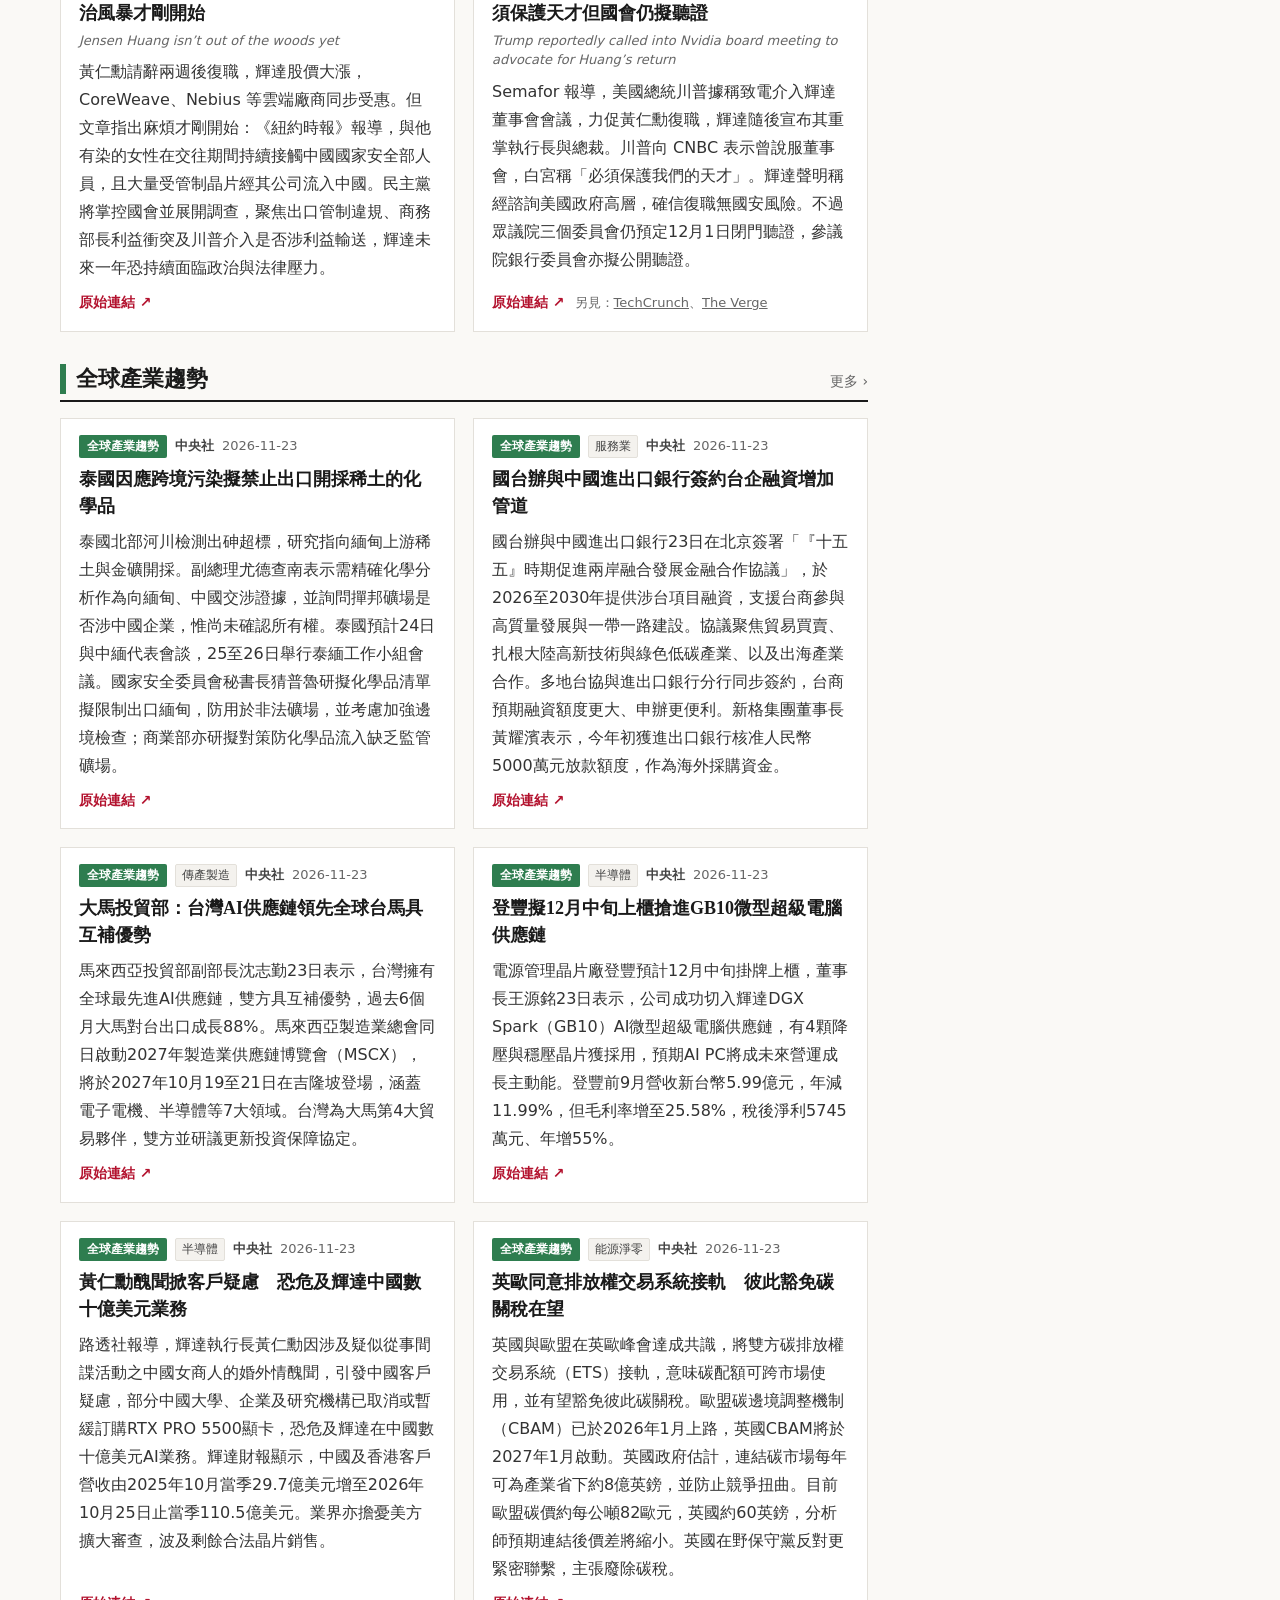
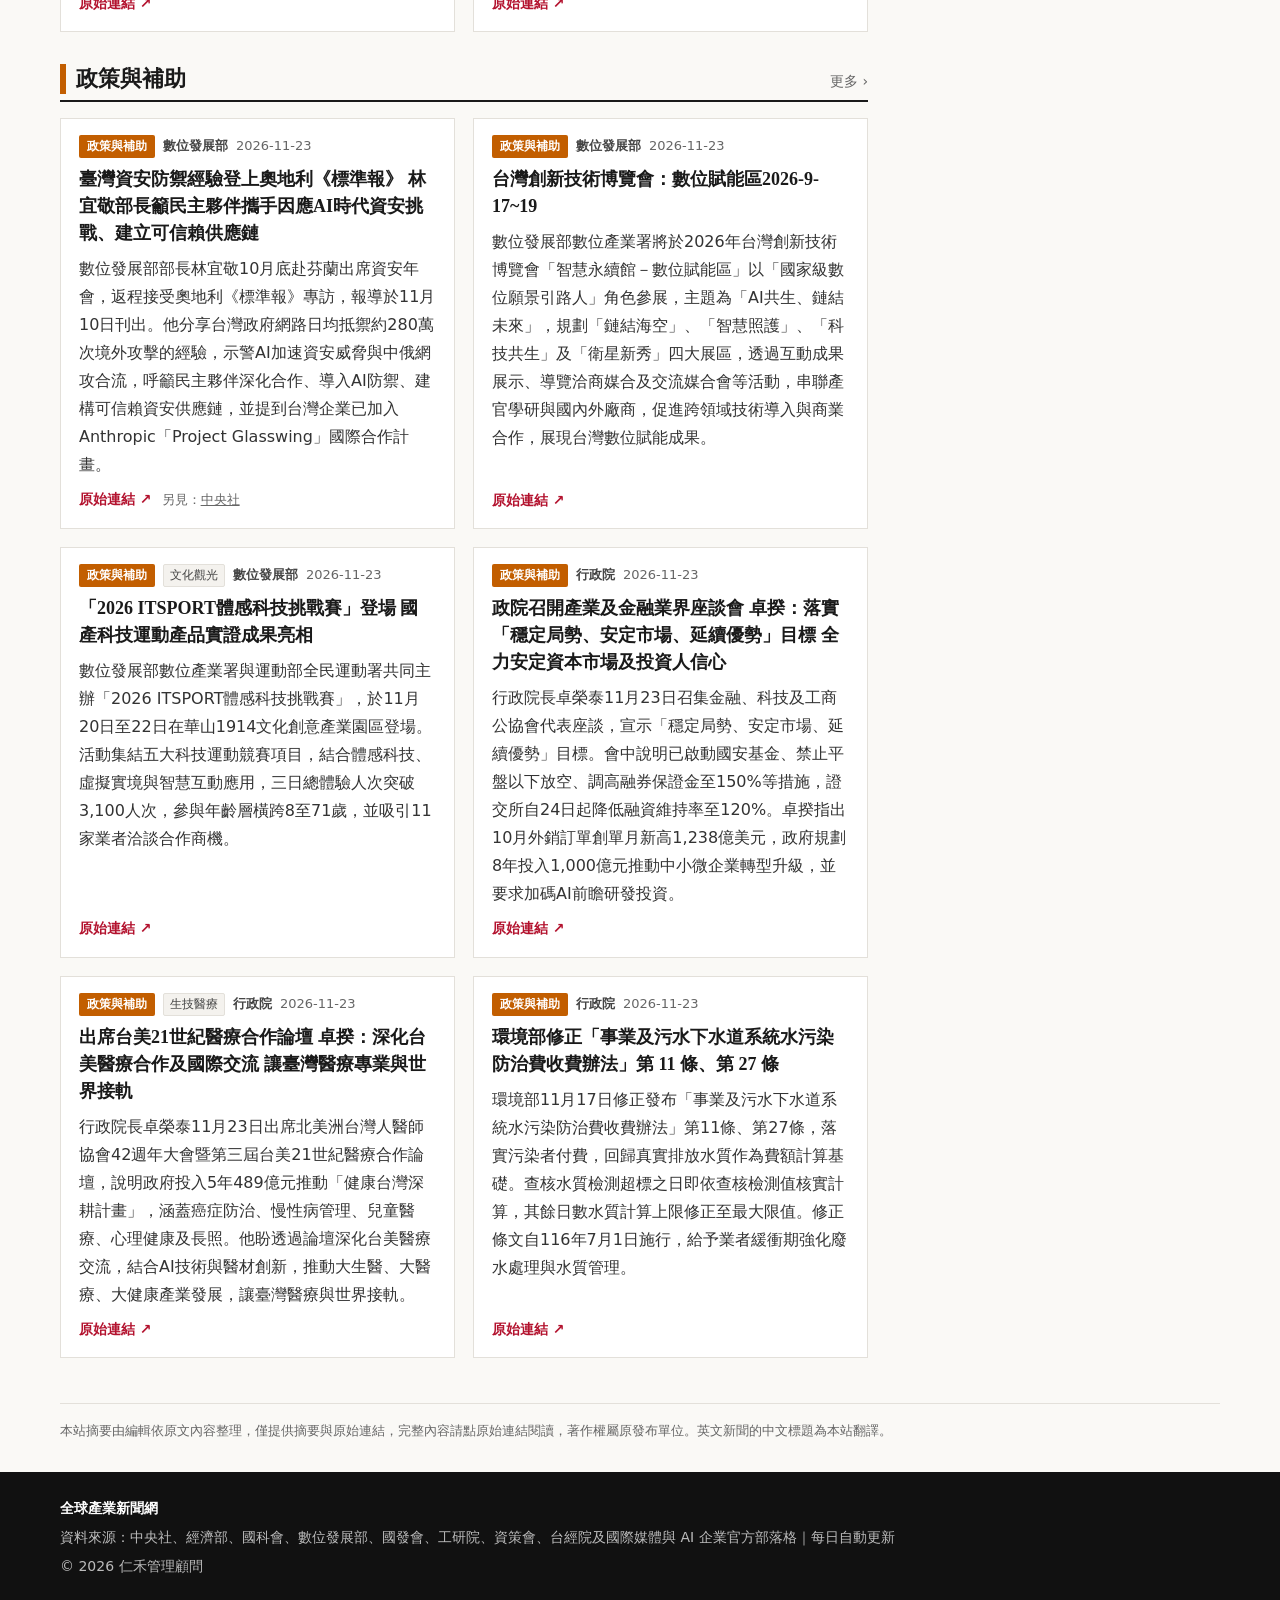
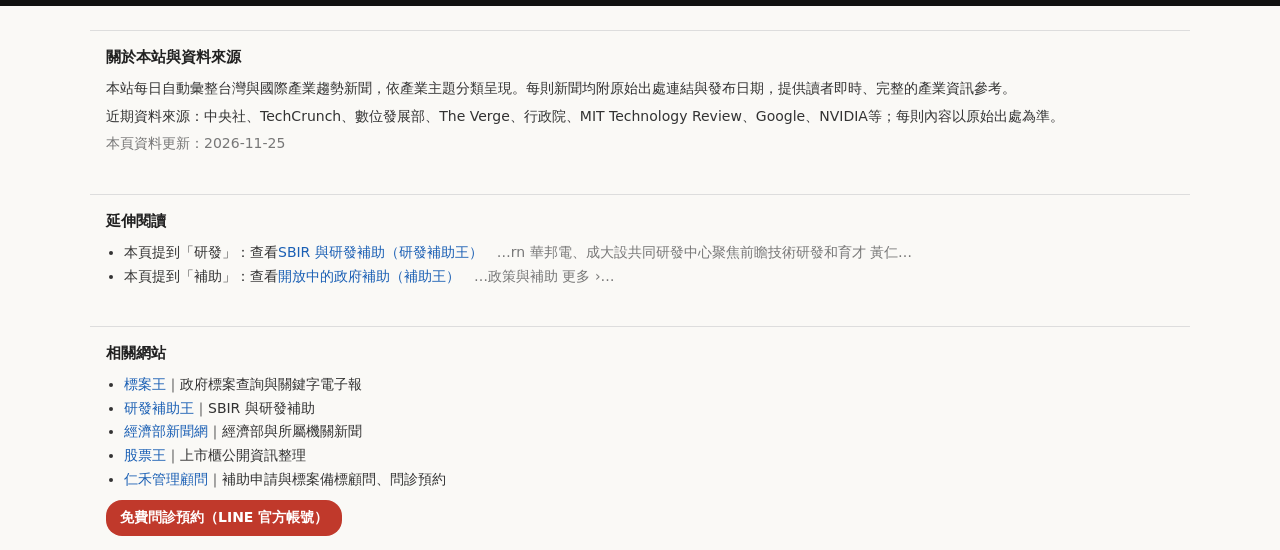
==== commit 59f11249: "新聞更新 2026-11-25 05:34" ====
--- a/index.html
+++ b/index.html
@@ -4,6 +4,7 @@
 <meta name="viewport" content="width=device-width,initial-scale=1">
 <title>全球產業新聞網</title><meta name="description" content="每日彙整台灣產業、全球 AI 發展、全球產業趨勢與政府政策補助新聞，提供摘要與原始連結。">
 <link rel="stylesheet" href="style.css">
+
 
 
 
@@ -73,7 +74,7 @@
 <meta property="og:description" content="每日彙整台灣產業、全球 AI 發展、全球產業趨勢與政府政策補助新聞，提供摘要與原始連結。">
 <meta property="og:url" content="https://web6.subsidyking.tw/">
 <meta name="twitter:card" content="summary"><meta name="twitter:title" content="全球產業新聞網"><meta name="twitter:description" content="每日彙整台灣產業、全球 AI 發展、全球產業趨勢與政府政策補助新聞，提供摘要與原始連結。">
-<script type="application/ld+json">{"@context":"https://schema.org","@graph":[{"@type":"Organization","@id":"https://web6.subsidyking.tw/#org","name":"仁禾管理顧問","url":"https://web6.subsidyking.tw/","email":"renhe74123@gmail.com","contactPoint":{"@type":"ContactPoint","contactType":"customer service","email":"renhe74123@gmail.com","availableLanguage":["zh-TW"]},"sameAs":["https://line.me/R/ti/p/@891tcxhu"]},{"@type":"WebSite","@id":"https://web6.subsidyking.tw/#website","url":"https://web6.subsidyking.tw/","name":"全球產業新聞網","description":"本站每日自動彙整台灣與國際產業趨勢新聞，依產業主題分類呈現。每則新聞均附原始出處連結與發布日期，提供讀者即時、完整的產業資訊參考。","inLanguage":"zh-Hant-TW","publisher":{"@id":"https://web6.subsidyking.tw/#org"}},{"@type":"ItemList","@id":"https://web6.subsidyking.tw/#latest","name":"全球產業新聞網 最新內容","itemListElement":[{"@type":"ListItem","position":1,"name":"黃仁勳返輝達總部員工熱烈歡迎　承諾「第二次會做更好」","url":"https://www.cna.com.tw/news/aopl/202611240010.aspx"},{"@type":"ListItem","position":2,"name":"黃仁勳喊迫不及待復工　社群帳號改回輝達創辦人暨執行長","url":"https://www.cna.com.tw/news/aopl/202611240005.aspx"},{"@type":"ListItem","position":3,"name":"Megaspeed, the company at the center of the Jensen Huang scandal, appears headed for a U.S. blacklist","url":"https://techcrunch.com/2026/11/23/megaspeed-the-company-at-the-center-of-the-jensen-huang-scandal-appears-headed-for-a-u-s-blacklist/"},{"@type":"ListItem","position":4,"name":"泰國因應跨境污染擬禁止出口開採稀土的化學品","url":"https://www.cna.com.tw/news/aopl/202611230230.aspx"},{"@type":"ListItem","position":5,"name":"輝達恢復黃仁勳職務全文聲明 重申調查工作持續進行","url":"https://www.cna.com.tw/news/aopl/202611230300.aspx"},{"@type":"ListItem","position":6,"name":"Google Search’s AI Mode can now tap into Drive and Wallet for more personalized responses","url":"https://techcrunch.com/2026/11/23/google-searchs-ai-mode-can-now-tap-into-drive-and-wallet-for-more-personalized-responses/"},{"@type":"ListItem","position":7,"name":"台積電侯永清：AI成長趨勢不變未見客戶調整訂單或出貨","url":"https://www.cna.com.tw/news/afe/202611230249.aspx"},{"@type":"ListItem","position":8,"name":"國台辦與中國進出口銀行簽約台企融資增加管道","url":"https://www.cna.com.tw/news/acn/202611230254.aspx"},{"@type":"ListItem","position":9,"name":"Jensen Huang scheduled to testify next week in Senate following reinstatement as Nvidia CEO","url":"https://techcrunch.com/2026/11/23/jensen-huang-scheduled-to-testify-next-week-in-senate-following-reinstatement-as-nvidia-ceo/"},{"@type":"ListItem","position":10,"name":"大馬投貿部：台灣AI供應鏈領先全球台馬具互補優勢","url":"https://www.cna.com.tw/news/afe/202611230215.aspx"}]},{"@type":"WebPage","@id":"https://web6.subsidyking.tw/#webpage","url":"https://web6.subsidyking.tw/","name":"全球產業新聞網","isPartOf":{"@id":"https://web6.subsidyking.tw/#website"},"dateModified":"2026-11-24","about":"台灣與國際產業趨勢新聞"}]}</script><!--/GEO-->
+<script type="application/ld+json">{"@context":"https://schema.org","@graph":[{"@type":"Organization","@id":"https://web6.subsidyking.tw/#org","name":"仁禾管理顧問","url":"https://web6.subsidyking.tw/","email":"renhe74123@gmail.com","contactPoint":{"@type":"ContactPoint","contactType":"customer service","email":"renhe74123@gmail.com","availableLanguage":["zh-TW"]},"sameAs":["https://line.me/R/ti/p/@891tcxhu"]},{"@type":"WebSite","@id":"https://web6.subsidyking.tw/#website","url":"https://web6.subsidyking.tw/","name":"全球產業新聞網","description":"本站每日自動彙整台灣與國際產業趨勢新聞，依產業主題分類呈現。每則新聞均附原始出處連結與發布日期，提供讀者即時、完整的產業資訊參考。","inLanguage":"zh-Hant-TW","publisher":{"@id":"https://web6.subsidyking.tw/#org"}},{"@type":"ItemList","@id":"https://web6.subsidyking.tw/#latest","name":"全球產業新聞網 最新內容","itemListElement":[{"@type":"ListItem","position":1,"name":"黃仁勳返輝達總部員工熱烈歡迎　承諾「第二次會做更好」","url":"https://www.cna.com.tw/news/aopl/202611240010.aspx"},{"@type":"ListItem","position":2,"name":"黃仁勳喊迫不及待復工　社群帳號改回輝達創辦人暨執行長","url":"https://www.cna.com.tw/news/aopl/202611240005.aspx"},{"@type":"ListItem","position":3,"name":"Megaspeed, the company at the center of the Jensen Huang scandal, appears headed for a U.S. blacklist","url":"https://techcrunch.com/2026/11/23/megaspeed-the-company-at-the-center-of-the-jensen-huang-scandal-appears-headed-for-a-u-s-blacklist/"},{"@type":"ListItem","position":4,"name":"泰國因應跨境污染擬禁止出口開採稀土的化學品","url":"https://www.cna.com.tw/news/aopl/202611230230.aspx"},{"@type":"ListItem","position":5,"name":"輝達恢復黃仁勳職務全文聲明 重申調查工作持續進行","url":"https://www.cna.com.tw/news/aopl/202611230300.aspx"},{"@type":"ListItem","position":6,"name":"Google Search’s AI Mode can now tap into Drive and Wallet for more personalized responses","url":"https://techcrunch.com/2026/11/23/google-searchs-ai-mode-can-now-tap-into-drive-and-wallet-for-more-personalized-responses/"},{"@type":"ListItem","position":7,"name":"台積電侯永清：AI成長趨勢不變未見客戶調整訂單或出貨","url":"https://www.cna.com.tw/news/afe/202611230249.aspx"},{"@type":"ListItem","position":8,"name":"國台辦與中國進出口銀行簽約台企融資增加管道","url":"https://www.cna.com.tw/news/acn/202611230254.aspx"},{"@type":"ListItem","position":9,"name":"Jensen Huang scheduled to testify next week in Senate following reinstatement as Nvidia CEO","url":"https://techcrunch.com/2026/11/23/jensen-huang-scheduled-to-testify-next-week-in-senate-following-reinstatement-as-nvidia-ceo/"},{"@type":"ListItem","position":10,"name":"大馬投貿部：台灣AI供應鏈領先全球台馬具互補優勢","url":"https://www.cna.com.tw/news/afe/202611230215.aspx"}]},{"@type":"WebPage","@id":"https://web6.subsidyking.tw/#webpage","url":"https://web6.subsidyking.tw/","name":"全球產業新聞網","isPartOf":{"@id":"https://web6.subsidyking.tw/#website"},"dateModified":"2026-11-25","about":"台灣與國際產業趨勢新聞"}]}</script><!--/GEO-->
 </head><body>
 <div class="topbar"><div class="wrap"><span id="today"></span><span id="upd"></span></div></div>
 <header class="masthead"><div class="wrap"><a href="./" class="brand"><span class="mark">產</span><div><h1 class="brand-h1">全球產業新聞網</h1><small>GLOBAL INDUSTRY NEWS</small></div></a></div></header><!--MX:geosum--><section class="geo-sum mx-geosum" aria-label="重點摘要" style="max-width:1100px;margin:12px auto 0;padding:10px 16px;background:#fffdf7;border-left:4px solid #f08a24;font-size:14px;line-height:1.7;color:#333;box-sizing:border-box"><b>重點摘要：</b>全球產業新聞網｜台灣與國際產業趨勢新聞。目前收錄 1,568 則，最新一則日期 2026-11-24；每則附原始出處連結，內容以原發布單位公告為準。維護：仁禾管理顧問。</section><!--/MX:geosum-->
@@ -94,5 +95,5 @@
 </main>
 <footer><div class="wrap"><b>全球產業新聞網</b><p>資料來源：中央社、經濟部、國科會、數位發展部、國發會、工研院、資策會、台經院及國際媒體與 AI 企業官方部落格｜每日自動更新</p><p>© 2026 仁禾管理顧問</p></div></footer>
 <script src="data.js"></script><script src="app.js"></script>
-<!--MX:about--><section class="mx-box mx-about" id="about-data" aria-label="關於本站與資料來源"><h2>關於本站與資料來源</h2><p style="margin:0">本站每日自動彙整台灣與國際產業趨勢新聞，依產業主題分類呈現。每則新聞均附原始出處連結與發布日期，提供讀者即時、完整的產業資訊參考。</p><p style="margin:4px 0 0">近期資料來源：中央社、TechCrunch、數位發展部、The Verge、行政院、MIT Technology Review、Google、NVIDIA等；每則內容以原始出處為準。</p><p style="margin:4px 0 0;color:#777">本頁資料更新：2026-11-24</p></section><!--/MX:about--><!--MX:context--><section class="mx-box mx-context" aria-label="延伸閱讀"><h2>延伸閱讀</h2><ul><li>本頁提到「研發」：查看<a href="https://web20.subsidyking.tw/">SBIR 與研發補助（研發補助王）</a><span style="color:#777">　…rn 華邦電、成大設共同研發中心聚焦前瞻技術研發和育才 黃仁…</span></li><li>本頁提到「補助」：查看<a href="https://www.subsidyking.tw/">開放中的政府補助（補助王）</a><span style="color:#777">　…政策與補助 更多 ›…</span></li></ul></section><!--/MX:context--><!--MX:footer--><style>.mx-box{max-width:1100px;margin:24px auto 0;padding:14px 16px;box-sizing:border-box;font-size:14px;line-height:1.7;color:#333;border-top:1px solid #ddd}.mx-box h2{font-size:15px;margin:0 0 6px;color:#222}.mx-box ul{margin:0;padding-left:18px}.mx-box a{color:#1a5fb4}.mx-cta{display:inline-block;margin-top:8px;padding:6px 14px;background:#c0392b;color:#fff!important;border-radius:16px;text-decoration:none;font-weight:bold}.mx-fab{position:fixed;right:14px;bottom:16px;z-index:9990;padding:10px 16px;background:#c0392b;color:#fff!important;border-radius:22px;box-shadow:0 2px 8px rgba(0,0,0,.25);text-decoration:none;font-weight:bold;font-size:15px}@media (max-width:860px){body{padding-bottom:96px}.geo-sum{padding-bottom:20px}.mx-fab{bottom:12px;right:12px}}@media print{.mx-fab{display:none}}</style><aside class="mx-box mx-related" aria-label="相關網站"><h2>相關網站</h2><ul><li><a href="https://www.bidking.tw/">標案王</a>｜政府標案查詢與關鍵字電子報</li><li><a href="https://web20.subsidyking.tw/">研發補助王</a>｜SBIR 與研發補助</li><li><a href="https://web8.subsidyking.tw/">經濟部新聞網</a>｜經濟部與所屬機關新聞</li><li><a href="https://web5.subsidyking.tw/">股票王</a>｜上市櫃公開資訊整理</li><li><a href="https://web18.subsidyking.tw/?utm_source=web6.subsidyking.tw&utm_medium=matrix">仁禾管理顧問</a>｜補助申請與標案備標顧問、問診預約</li></ul><a class="mx-cta" href="https://line.me/R/ti/p/@891tcxhu" target="_blank" rel="noopener" onclick="if(window.gtag)gtag('event','click_consult',{site:'web6.subsidyking.tw'})">免費問診預約（LINE 官方帳號）</a></aside><!--/MX:footer-->
+<!--MX:about--><section class="mx-box mx-about" id="about-data" aria-label="關於本站與資料來源"><h2>關於本站與資料來源</h2><p style="margin:0">本站每日自動彙整台灣與國際產業趨勢新聞，依產業主題分類呈現。每則新聞均附原始出處連結與發布日期，提供讀者即時、完整的產業資訊參考。</p><p style="margin:4px 0 0">近期資料來源：中央社、TechCrunch、數位發展部、The Verge、行政院、MIT Technology Review、Google、NVIDIA等；每則內容以原始出處為準。</p><p style="margin:4px 0 0;color:#777">本頁資料更新：2026-11-25</p></section><!--/MX:about--><!--MX:context--><section class="mx-box mx-context" aria-label="延伸閱讀"><h2>延伸閱讀</h2><ul><li>本頁提到「研發」：查看<a href="https://web20.subsidyking.tw/">SBIR 與研發補助（研發補助王）</a><span style="color:#777">　…rn 華邦電、成大設共同研發中心聚焦前瞻技術研發和育才 黃仁…</span></li><li>本頁提到「補助」：查看<a href="https://www.subsidyking.tw/">開放中的政府補助（補助王）</a><span style="color:#777">　…政策與補助 更多 ›…</span></li></ul></section><!--/MX:context--><!--MX:footer--><style>.mx-box{max-width:1100px;margin:24px auto 0;padding:14px 16px;box-sizing:border-box;font-size:14px;line-height:1.7;color:#333;border-top:1px solid #ddd}.mx-box h2{font-size:15px;margin:0 0 6px;color:#222}.mx-box ul{margin:0;padding-left:18px}.mx-box a{color:#1a5fb4}.mx-cta{display:inline-block;margin-top:8px;padding:6px 14px;background:#c0392b;color:#fff!important;border-radius:16px;text-decoration:none;font-weight:bold}.mx-fab{position:fixed;right:14px;bottom:16px;z-index:9990;padding:10px 16px;background:#c0392b;color:#fff!important;border-radius:22px;box-shadow:0 2px 8px rgba(0,0,0,.25);text-decoration:none;font-weight:bold;font-size:15px}@media (max-width:860px){body{padding-bottom:96px}.geo-sum{padding-bottom:20px}.mx-fab{bottom:12px;right:12px}}@media print{.mx-fab{display:none}}</style><aside class="mx-box mx-related" aria-label="相關網站"><h2>相關網站</h2><ul><li><a href="https://www.bidking.tw/">標案王</a>｜政府標案查詢與關鍵字電子報</li><li><a href="https://web20.subsidyking.tw/">研發補助王</a>｜SBIR 與研發補助</li><li><a href="https://web8.subsidyking.tw/">經濟部新聞網</a>｜經濟部與所屬機關新聞</li><li><a href="https://web5.subsidyking.tw/">股票王</a>｜上市櫃公開資訊整理</li><li><a href="https://web18.subsidyking.tw/?utm_source=web6.subsidyking.tw&utm_medium=matrix">仁禾管理顧問</a>｜補助申請與標案備標顧問、問診預約</li></ul><a class="mx-cta" href="https://line.me/R/ti/p/@891tcxhu" target="_blank" rel="noopener" onclick="if(window.gtag)gtag('event','click_consult',{site:'web6.subsidyking.tw'})">免費問診預約（LINE 官方帳號）</a></aside><!--/MX:footer-->
 </body></html>
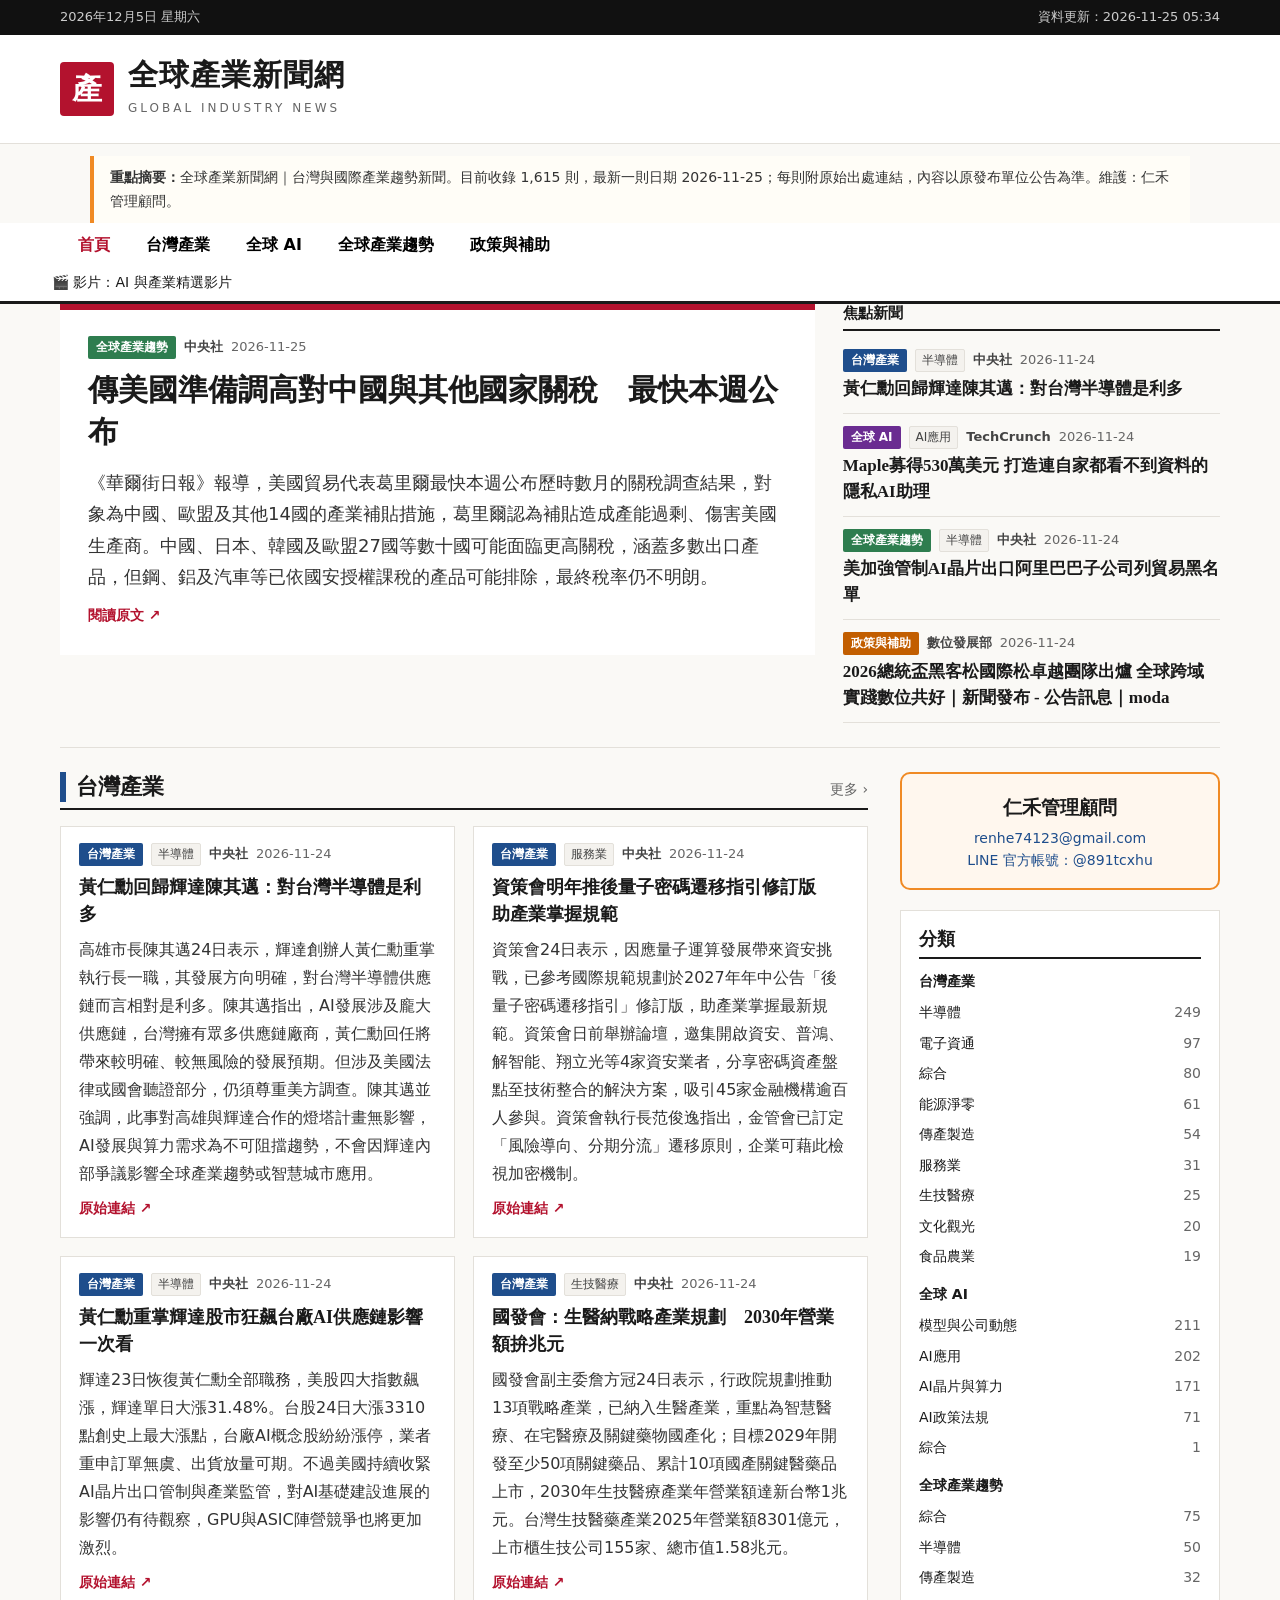
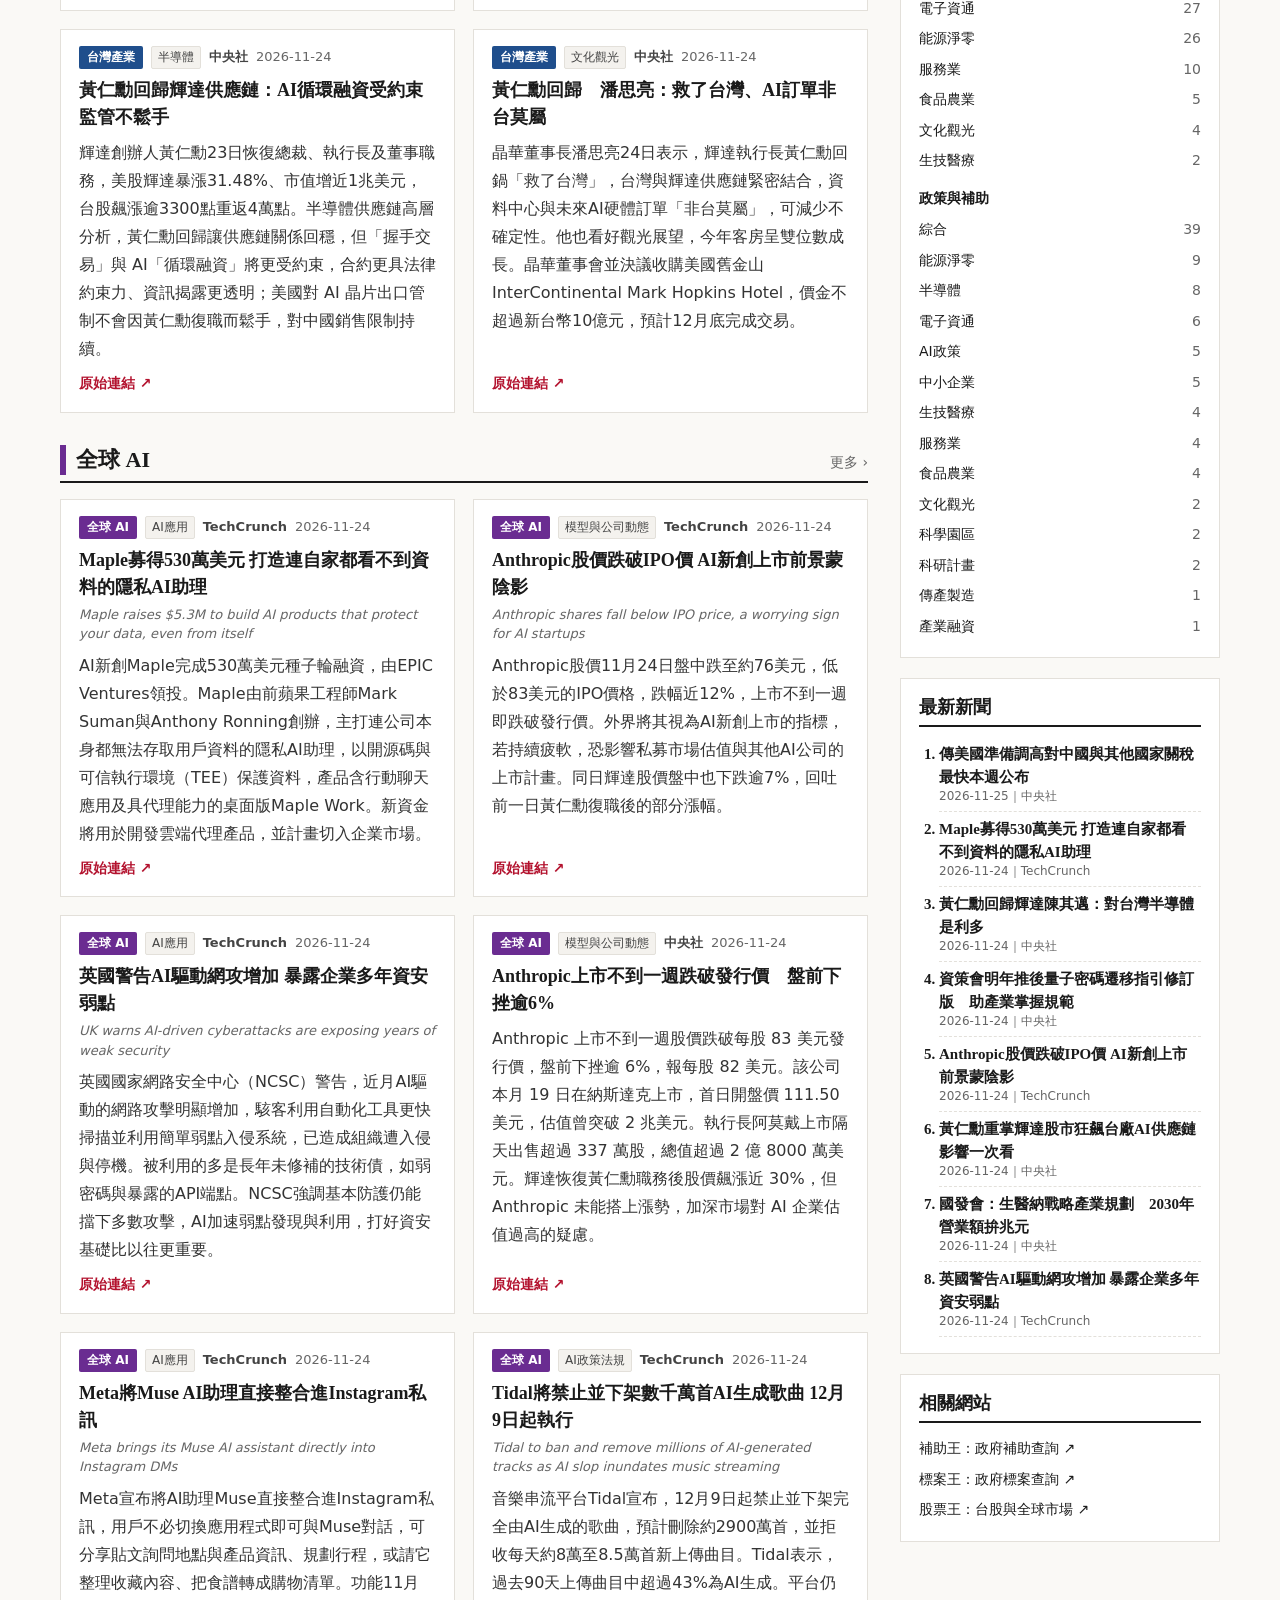
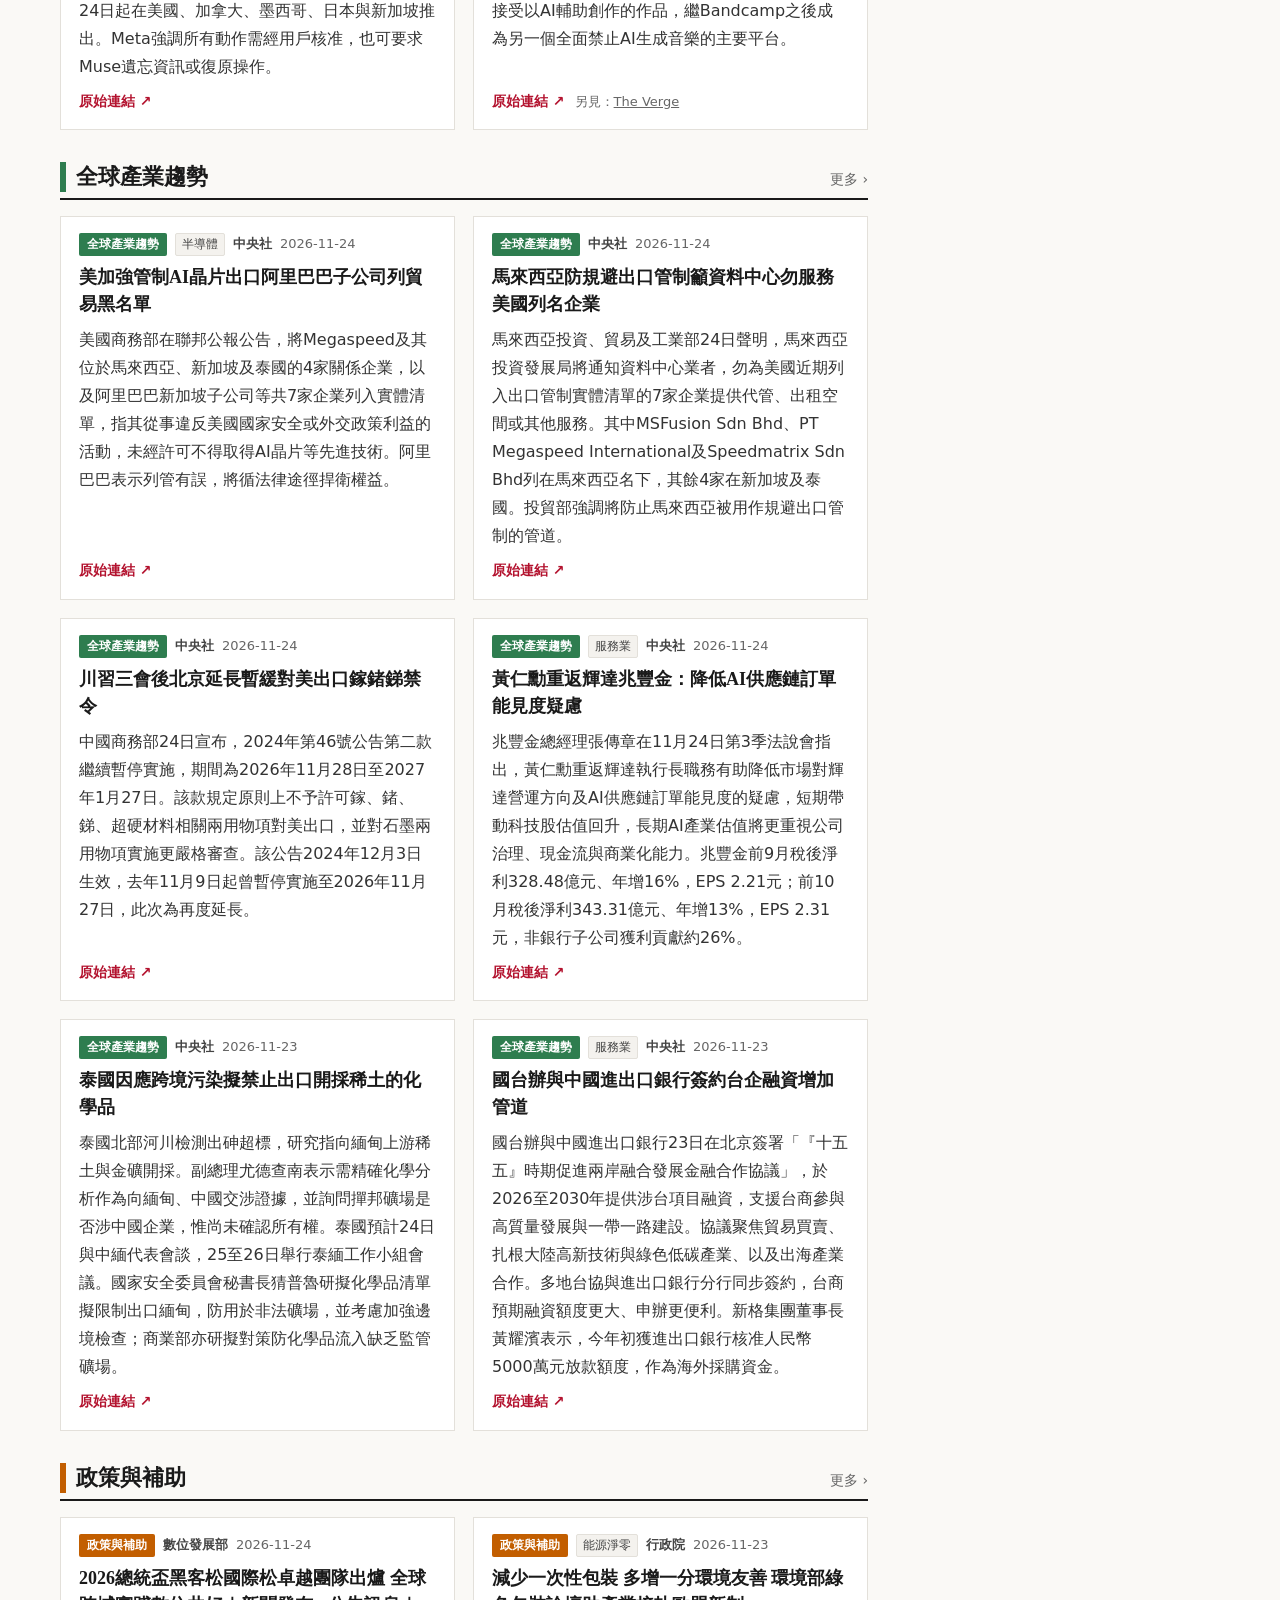
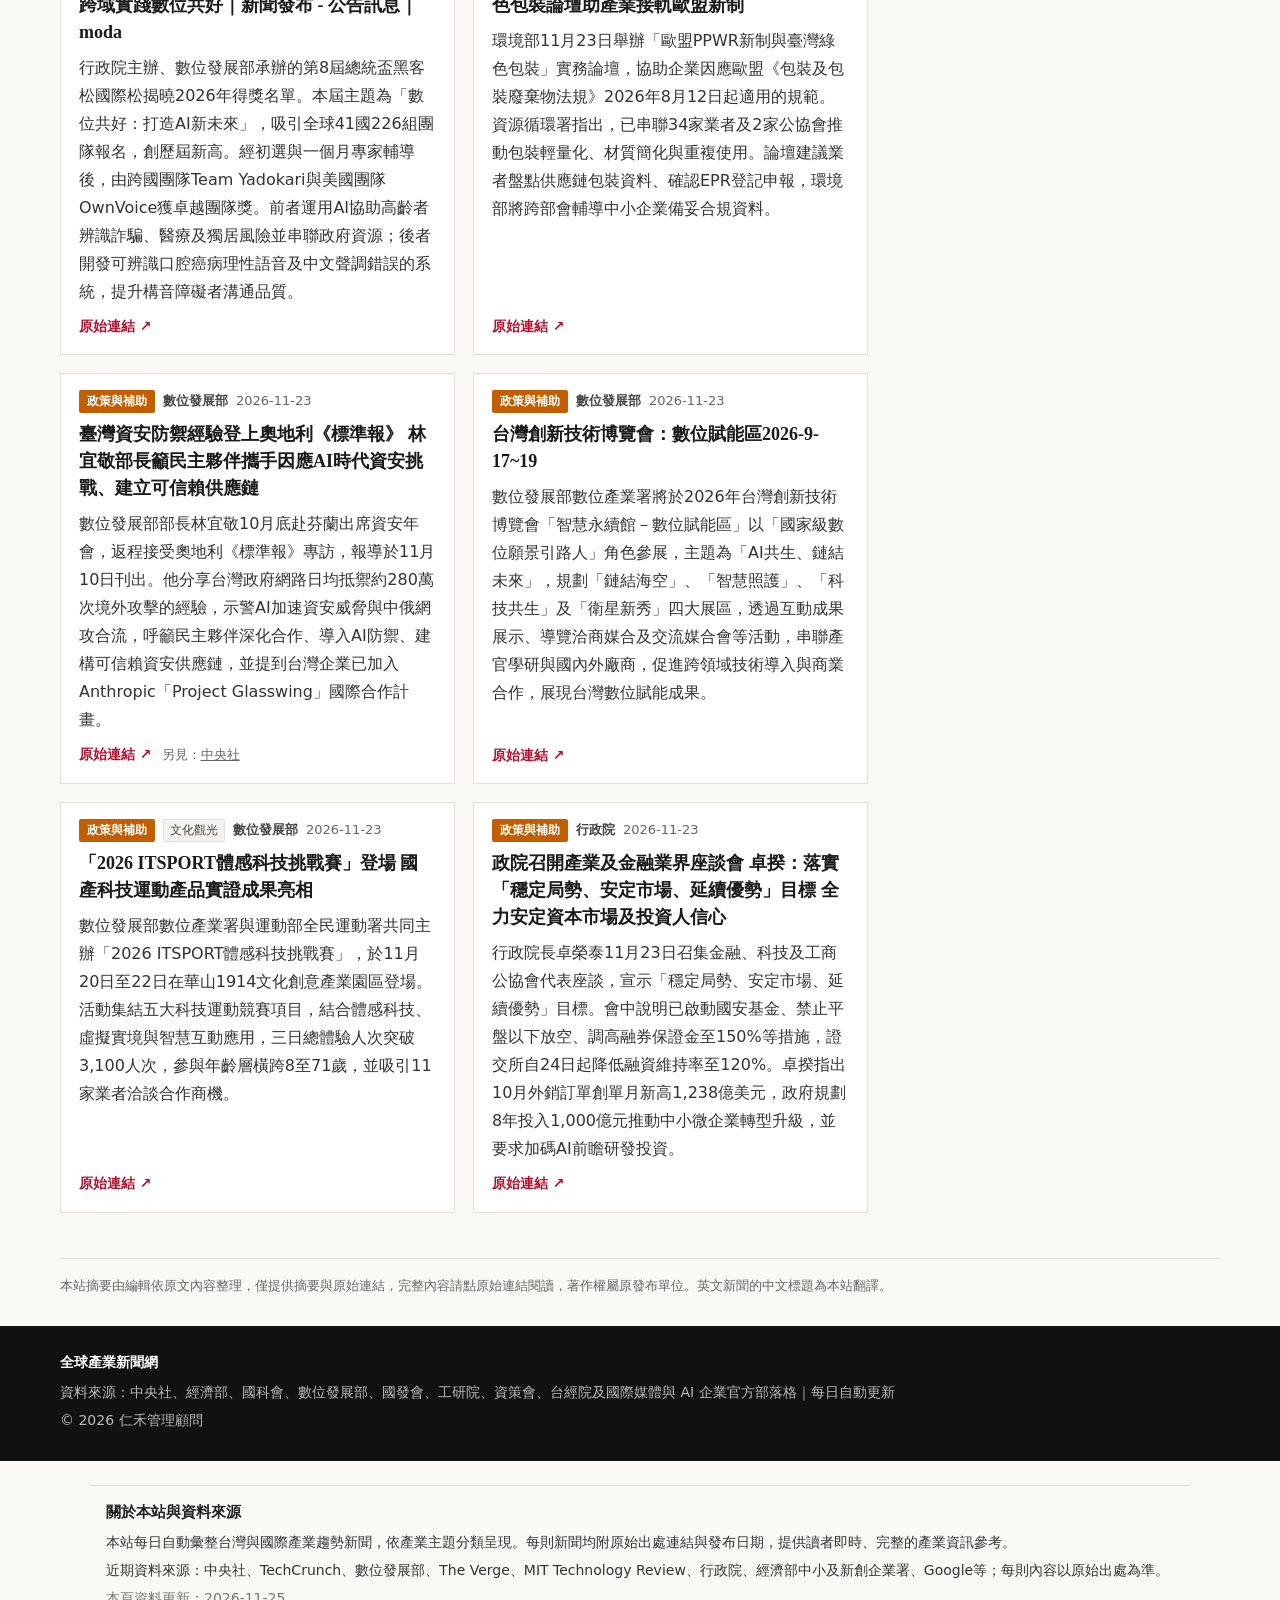
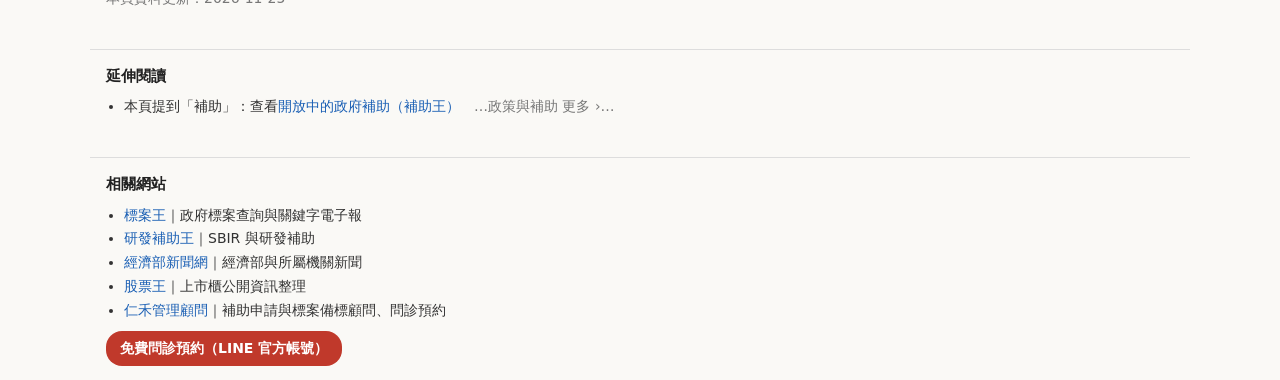
==== commit d1cb35f8: "新聞更新 2026-11-25 05:42" ====
--- a/index.html
+++ b/index.html
@@ -4,6 +4,7 @@
 <meta name="viewport" content="width=device-width,initial-scale=1">
 <title>全球產業新聞網</title><meta name="description" content="每日彙整台灣產業、全球 AI 發展、全球產業趨勢與政府政策補助新聞，提供摘要與原始連結。">
 <link rel="stylesheet" href="style.css">
+
 
 
 
@@ -74,10 +75,10 @@
 <meta property="og:description" content="每日彙整台灣產業、全球 AI 發展、全球產業趨勢與政府政策補助新聞，提供摘要與原始連結。">
 <meta property="og:url" content="https://web6.subsidyking.tw/">
 <meta name="twitter:card" content="summary"><meta name="twitter:title" content="全球產業新聞網"><meta name="twitter:description" content="每日彙整台灣產業、全球 AI 發展、全球產業趨勢與政府政策補助新聞，提供摘要與原始連結。">
-<script type="application/ld+json">{"@context":"https://schema.org","@graph":[{"@type":"Organization","@id":"https://web6.subsidyking.tw/#org","name":"仁禾管理顧問","url":"https://web6.subsidyking.tw/","email":"renhe74123@gmail.com","contactPoint":{"@type":"ContactPoint","contactType":"customer service","email":"renhe74123@gmail.com","availableLanguage":["zh-TW"]},"sameAs":["https://line.me/R/ti/p/@891tcxhu"]},{"@type":"WebSite","@id":"https://web6.subsidyking.tw/#website","url":"https://web6.subsidyking.tw/","name":"全球產業新聞網","description":"本站每日自動彙整台灣與國際產業趨勢新聞，依產業主題分類呈現。每則新聞均附原始出處連結與發布日期，提供讀者即時、完整的產業資訊參考。","inLanguage":"zh-Hant-TW","publisher":{"@id":"https://web6.subsidyking.tw/#org"}},{"@type":"ItemList","@id":"https://web6.subsidyking.tw/#latest","name":"全球產業新聞網 最新內容","itemListElement":[{"@type":"ListItem","position":1,"name":"黃仁勳返輝達總部員工熱烈歡迎　承諾「第二次會做更好」","url":"https://www.cna.com.tw/news/aopl/202611240010.aspx"},{"@type":"ListItem","position":2,"name":"黃仁勳喊迫不及待復工　社群帳號改回輝達創辦人暨執行長","url":"https://www.cna.com.tw/news/aopl/202611240005.aspx"},{"@type":"ListItem","position":3,"name":"Megaspeed, the company at the center of the Jensen Huang scandal, appears headed for a U.S. blacklist","url":"https://techcrunch.com/2026/11/23/megaspeed-the-company-at-the-center-of-the-jensen-huang-scandal-appears-headed-for-a-u-s-blacklist/"},{"@type":"ListItem","position":4,"name":"泰國因應跨境污染擬禁止出口開採稀土的化學品","url":"https://www.cna.com.tw/news/aopl/202611230230.aspx"},{"@type":"ListItem","position":5,"name":"輝達恢復黃仁勳職務全文聲明 重申調查工作持續進行","url":"https://www.cna.com.tw/news/aopl/202611230300.aspx"},{"@type":"ListItem","position":6,"name":"Google Search’s AI Mode can now tap into Drive and Wallet for more personalized responses","url":"https://techcrunch.com/2026/11/23/google-searchs-ai-mode-can-now-tap-into-drive-and-wallet-for-more-personalized-responses/"},{"@type":"ListItem","position":7,"name":"台積電侯永清：AI成長趨勢不變未見客戶調整訂單或出貨","url":"https://www.cna.com.tw/news/afe/202611230249.aspx"},{"@type":"ListItem","position":8,"name":"國台辦與中國進出口銀行簽約台企融資增加管道","url":"https://www.cna.com.tw/news/acn/202611230254.aspx"},{"@type":"ListItem","position":9,"name":"Jensen Huang scheduled to testify next week in Senate following reinstatement as Nvidia CEO","url":"https://techcrunch.com/2026/11/23/jensen-huang-scheduled-to-testify-next-week-in-senate-following-reinstatement-as-nvidia-ceo/"},{"@type":"ListItem","position":10,"name":"大馬投貿部：台灣AI供應鏈領先全球台馬具互補優勢","url":"https://www.cna.com.tw/news/afe/202611230215.aspx"}]},{"@type":"WebPage","@id":"https://web6.subsidyking.tw/#webpage","url":"https://web6.subsidyking.tw/","name":"全球產業新聞網","isPartOf":{"@id":"https://web6.subsidyking.tw/#website"},"dateModified":"2026-11-25","about":"台灣與國際產業趨勢新聞"}]}</script><!--/GEO-->
+<script type="application/ld+json">{"@context":"https://schema.org","@graph":[{"@type":"Organization","@id":"https://web6.subsidyking.tw/#org","name":"仁禾管理顧問","url":"https://web6.subsidyking.tw/","email":"renhe74123@gmail.com","contactPoint":{"@type":"ContactPoint","contactType":"customer service","email":"renhe74123@gmail.com","availableLanguage":["zh-TW"]},"sameAs":["https://line.me/R/ti/p/@891tcxhu"]},{"@type":"WebSite","@id":"https://web6.subsidyking.tw/#website","url":"https://web6.subsidyking.tw/","name":"全球產業新聞網","description":"本站每日自動彙整台灣與國際產業趨勢新聞，依產業主題分類呈現。每則新聞均附原始出處連結與發布日期，提供讀者即時、完整的產業資訊參考。","inLanguage":"zh-Hant-TW","publisher":{"@id":"https://web6.subsidyking.tw/#org"}},{"@type":"ItemList","@id":"https://web6.subsidyking.tw/#latest","name":"全球產業新聞網 最新內容","itemListElement":[{"@type":"ListItem","position":1,"name":"傳美國準備調高對中國與其他國家關稅　最快本週公布","url":"https://www.cna.com.tw/news/aopl/202611250002.aspx"},{"@type":"ListItem","position":2,"name":"Maple raises $5.3M to build AI products that protect your data, even from itself","url":"https://techcrunch.com/2026/11/24/maple-raises-5-3m-to-build-ai-products-that-protect-your-data-even-from-itself/"},{"@type":"ListItem","position":3,"name":"黃仁勳回歸輝達陳其邁：對台灣半導體是利多","url":"https://www.cna.com.tw/news/aloc/202611240142.aspx"},{"@type":"ListItem","position":4,"name":"資策會明年推後量子密碼遷移指引修訂版　助產業掌握規範","url":"https://www.cna.com.tw/news/afe/202611240320.aspx"},{"@type":"ListItem","position":5,"name":"Anthropic shares fall below IPO price, a worrying sign for AI startups","url":"https://techcrunch.com/2026/11/24/anthropic-shares-fall-below-ipo-price-a-worrying-sign-for-ai-startups/"},{"@type":"ListItem","position":6,"name":"黃仁勳重掌輝達股市狂飆台廠AI供應鏈影響一次看","url":"https://www.cna.com.tw/news/afe/202611240170.aspx"},{"@type":"ListItem","position":7,"name":"國發會：生醫納戰略產業規劃　2030年營業額拚兆元","url":"https://www.cna.com.tw/news/afe/202611240300.aspx"},{"@type":"ListItem","position":8,"name":"UK warns AI-driven cyberattacks are exposing years of weak security","url":"https://techcrunch.com/2026/11/24/uk-warns-ai-driven-cyberattacks-are-exposing-years-of-weak-security/"},{"@type":"ListItem","position":9,"name":"黃仁勳回歸輝達供應鏈：AI循環融資受約束監管不鬆手","url":"https://www.cna.com.tw/news/afe/202611240070.aspx"},{"@type":"ListItem","position":10,"name":"美加強管制AI晶片出口阿里巴巴子公司列貿易黑名單","url":"https://www.cna.com.tw/news/aopl/202611240178.aspx"}]},{"@type":"WebPage","@id":"https://web6.subsidyking.tw/#webpage","url":"https://web6.subsidyking.tw/","name":"全球產業新聞網","isPartOf":{"@id":"https://web6.subsidyking.tw/#website"},"dateModified":"2026-11-25","about":"台灣與國際產業趨勢新聞"}]}</script><!--/GEO-->
 </head><body>
 <div class="topbar"><div class="wrap"><span id="today"></span><span id="upd"></span></div></div>
-<header class="masthead"><div class="wrap"><a href="./" class="brand"><span class="mark">產</span><div><h1 class="brand-h1">全球產業新聞網</h1><small>GLOBAL INDUSTRY NEWS</small></div></a></div></header><!--MX:geosum--><section class="geo-sum mx-geosum" aria-label="重點摘要" style="max-width:1100px;margin:12px auto 0;padding:10px 16px;background:#fffdf7;border-left:4px solid #f08a24;font-size:14px;line-height:1.7;color:#333;box-sizing:border-box"><b>重點摘要：</b>全球產業新聞網｜台灣與國際產業趨勢新聞。目前收錄 1,568 則，最新一則日期 2026-11-24；每則附原始出處連結，內容以原發布單位公告為準。維護：仁禾管理顧問。</section><!--/MX:geosum-->
+<header class="masthead"><div class="wrap"><a href="./" class="brand"><span class="mark">產</span><div><h1 class="brand-h1">全球產業新聞網</h1><small>GLOBAL INDUSTRY NEWS</small></div></a></div></header><!--MX:geosum--><section class="geo-sum mx-geosum" aria-label="重點摘要" style="max-width:1100px;margin:12px auto 0;padding:10px 16px;background:#fffdf7;border-left:4px solid #f08a24;font-size:14px;line-height:1.7;color:#333;box-sizing:border-box"><b>重點摘要：</b>全球產業新聞網｜台灣與國際產業趨勢新聞。目前收錄 1,615 則，最新一則日期 2026-11-25；每則附原始出處連結，內容以原發布單位公告為準。維護：仁禾管理顧問。</section><!--/MX:geosum-->
 <nav class="catnav"><div class="wrap" id="tabs"></div><div class="wrap" style="padding:2px 12px 6px;font-size:14px"><a href="/videos.html">🎬 影片：AI 與產業精選影片</a></div></nav>
 <div class="mad wrap"><b>仁禾管理顧問</b><br><a href="mailto:renhe74123@gmail.com">renhe74123@gmail.com</a>｜<a href="https://line.me/R/ti/p/@891tcxhu" target="_blank" rel="noopener">LINE 官方帳號：@891tcxhu</a></div>
 <main class="wrap">
@@ -95,5 +96,5 @@
 </main>
 <footer><div class="wrap"><b>全球產業新聞網</b><p>資料來源：中央社、經濟部、國科會、數位發展部、國發會、工研院、資策會、台經院及國際媒體與 AI 企業官方部落格｜每日自動更新</p><p>© 2026 仁禾管理顧問</p></div></footer>
 <script src="data.js"></script><script src="app.js"></script>
-<!--MX:about--><section class="mx-box mx-about" id="about-data" aria-label="關於本站與資料來源"><h2>關於本站與資料來源</h2><p style="margin:0">本站每日自動彙整台灣與國際產業趨勢新聞，依產業主題分類呈現。每則新聞均附原始出處連結與發布日期，提供讀者即時、完整的產業資訊參考。</p><p style="margin:4px 0 0">近期資料來源：中央社、TechCrunch、數位發展部、The Verge、行政院、MIT Technology Review、Google、NVIDIA等；每則內容以原始出處為準。</p><p style="margin:4px 0 0;color:#777">本頁資料更新：2026-11-25</p></section><!--/MX:about--><!--MX:context--><section class="mx-box mx-context" aria-label="延伸閱讀"><h2>延伸閱讀</h2><ul><li>本頁提到「研發」：查看<a href="https://web20.subsidyking.tw/">SBIR 與研發補助（研發補助王）</a><span style="color:#777">　…rn 華邦電、成大設共同研發中心聚焦前瞻技術研發和育才 黃仁…</span></li><li>本頁提到「補助」：查看<a href="https://www.subsidyking.tw/">開放中的政府補助（補助王）</a><span style="color:#777">　…政策與補助 更多 ›…</span></li></ul></section><!--/MX:context--><!--MX:footer--><style>.mx-box{max-width:1100px;margin:24px auto 0;padding:14px 16px;box-sizing:border-box;font-size:14px;line-height:1.7;color:#333;border-top:1px solid #ddd}.mx-box h2{font-size:15px;margin:0 0 6px;color:#222}.mx-box ul{margin:0;padding-left:18px}.mx-box a{color:#1a5fb4}.mx-cta{display:inline-block;margin-top:8px;padding:6px 14px;background:#c0392b;color:#fff!important;border-radius:16px;text-decoration:none;font-weight:bold}.mx-fab{position:fixed;right:14px;bottom:16px;z-index:9990;padding:10px 16px;background:#c0392b;color:#fff!important;border-radius:22px;box-shadow:0 2px 8px rgba(0,0,0,.25);text-decoration:none;font-weight:bold;font-size:15px}@media (max-width:860px){body{padding-bottom:96px}.geo-sum{padding-bottom:20px}.mx-fab{bottom:12px;right:12px}}@media print{.mx-fab{display:none}}</style><aside class="mx-box mx-related" aria-label="相關網站"><h2>相關網站</h2><ul><li><a href="https://www.bidking.tw/">標案王</a>｜政府標案查詢與關鍵字電子報</li><li><a href="https://web20.subsidyking.tw/">研發補助王</a>｜SBIR 與研發補助</li><li><a href="https://web8.subsidyking.tw/">經濟部新聞網</a>｜經濟部與所屬機關新聞</li><li><a href="https://web5.subsidyking.tw/">股票王</a>｜上市櫃公開資訊整理</li><li><a href="https://web18.subsidyking.tw/?utm_source=web6.subsidyking.tw&utm_medium=matrix">仁禾管理顧問</a>｜補助申請與標案備標顧問、問診預約</li></ul><a class="mx-cta" href="https://line.me/R/ti/p/@891tcxhu" target="_blank" rel="noopener" onclick="if(window.gtag)gtag('event','click_consult',{site:'web6.subsidyking.tw'})">免費問診預約（LINE 官方帳號）</a></aside><!--/MX:footer-->
+<!--MX:about--><section class="mx-box mx-about" id="about-data" aria-label="關於本站與資料來源"><h2>關於本站與資料來源</h2><p style="margin:0">本站每日自動彙整台灣與國際產業趨勢新聞，依產業主題分類呈現。每則新聞均附原始出處連結與發布日期，提供讀者即時、完整的產業資訊參考。</p><p style="margin:4px 0 0">近期資料來源：中央社、TechCrunch、數位發展部、The Verge、MIT Technology Review、行政院、經濟部中小及新創企業署、Google等；每則內容以原始出處為準。</p><p style="margin:4px 0 0;color:#777">本頁資料更新：2026-11-25</p></section><!--/MX:about--><!--MX:context--><section class="mx-box mx-context" aria-label="延伸閱讀"><h2>延伸閱讀</h2><ul><li>本頁提到「補助」：查看<a href="https://www.subsidyking.tw/">開放中的政府補助（補助王）</a><span style="color:#777">　…政策與補助 更多 ›…</span></li></ul></section><!--/MX:context--><!--MX:footer--><style>.mx-box{max-width:1100px;margin:24px auto 0;padding:14px 16px;box-sizing:border-box;font-size:14px;line-height:1.7;color:#333;border-top:1px solid #ddd}.mx-box h2{font-size:15px;margin:0 0 6px;color:#222}.mx-box ul{margin:0;padding-left:18px}.mx-box a{color:#1a5fb4}.mx-cta{display:inline-block;margin-top:8px;padding:6px 14px;background:#c0392b;color:#fff!important;border-radius:16px;text-decoration:none;font-weight:bold}.mx-fab{position:fixed;right:14px;bottom:16px;z-index:9990;padding:10px 16px;background:#c0392b;color:#fff!important;border-radius:22px;box-shadow:0 2px 8px rgba(0,0,0,.25);text-decoration:none;font-weight:bold;font-size:15px}@media (max-width:860px){body{padding-bottom:96px}.geo-sum{padding-bottom:20px}.mx-fab{bottom:12px;right:12px}}@media print{.mx-fab{display:none}}</style><aside class="mx-box mx-related" aria-label="相關網站"><h2>相關網站</h2><ul><li><a href="https://www.bidking.tw/">標案王</a>｜政府標案查詢與關鍵字電子報</li><li><a href="https://web20.subsidyking.tw/">研發補助王</a>｜SBIR 與研發補助</li><li><a href="https://web8.subsidyking.tw/">經濟部新聞網</a>｜經濟部與所屬機關新聞</li><li><a href="https://web5.subsidyking.tw/">股票王</a>｜上市櫃公開資訊整理</li><li><a href="https://web18.subsidyking.tw/?utm_source=web6.subsidyking.tw&utm_medium=matrix">仁禾管理顧問</a>｜補助申請與標案備標顧問、問診預約</li></ul><a class="mx-cta" href="https://line.me/R/ti/p/@891tcxhu" target="_blank" rel="noopener" onclick="if(window.gtag)gtag('event','click_consult',{site:'web6.subsidyking.tw'})">免費問診預約（LINE 官方帳號）</a></aside><!--/MX:footer-->
 </body></html>
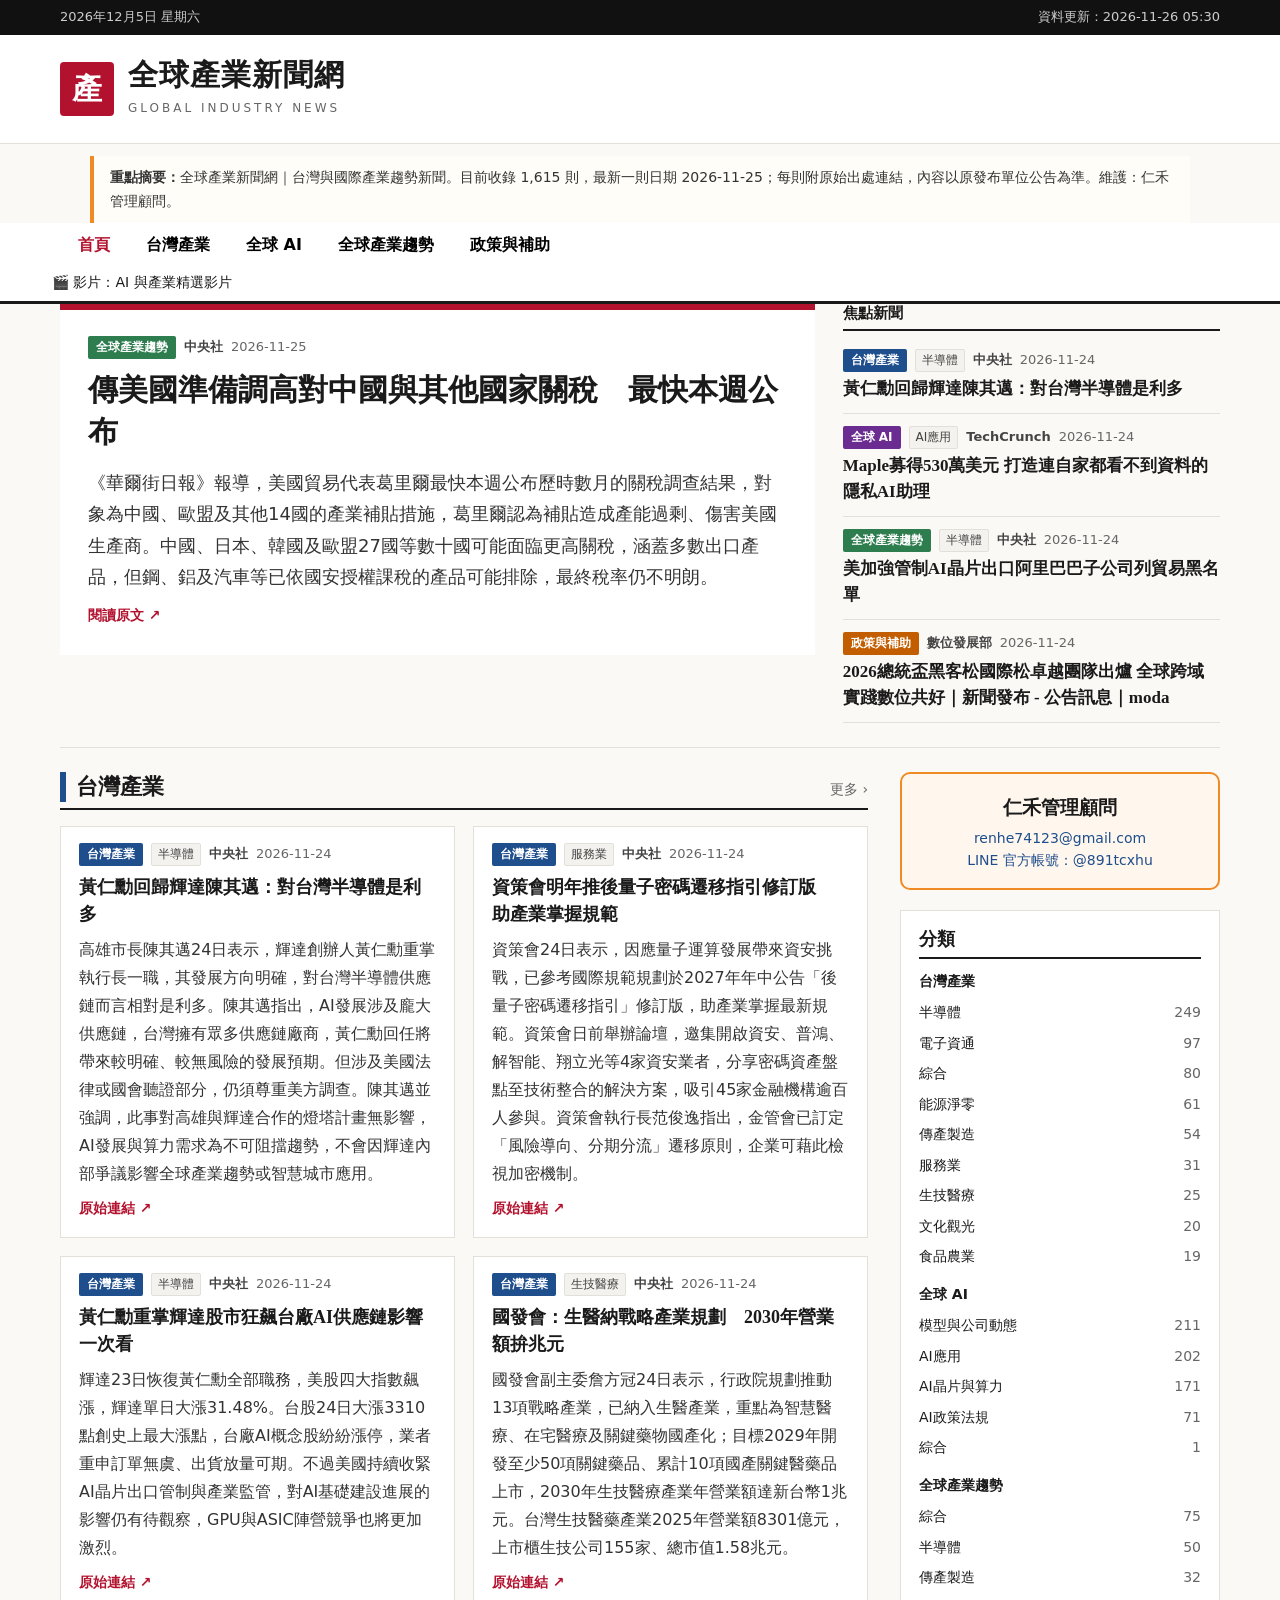
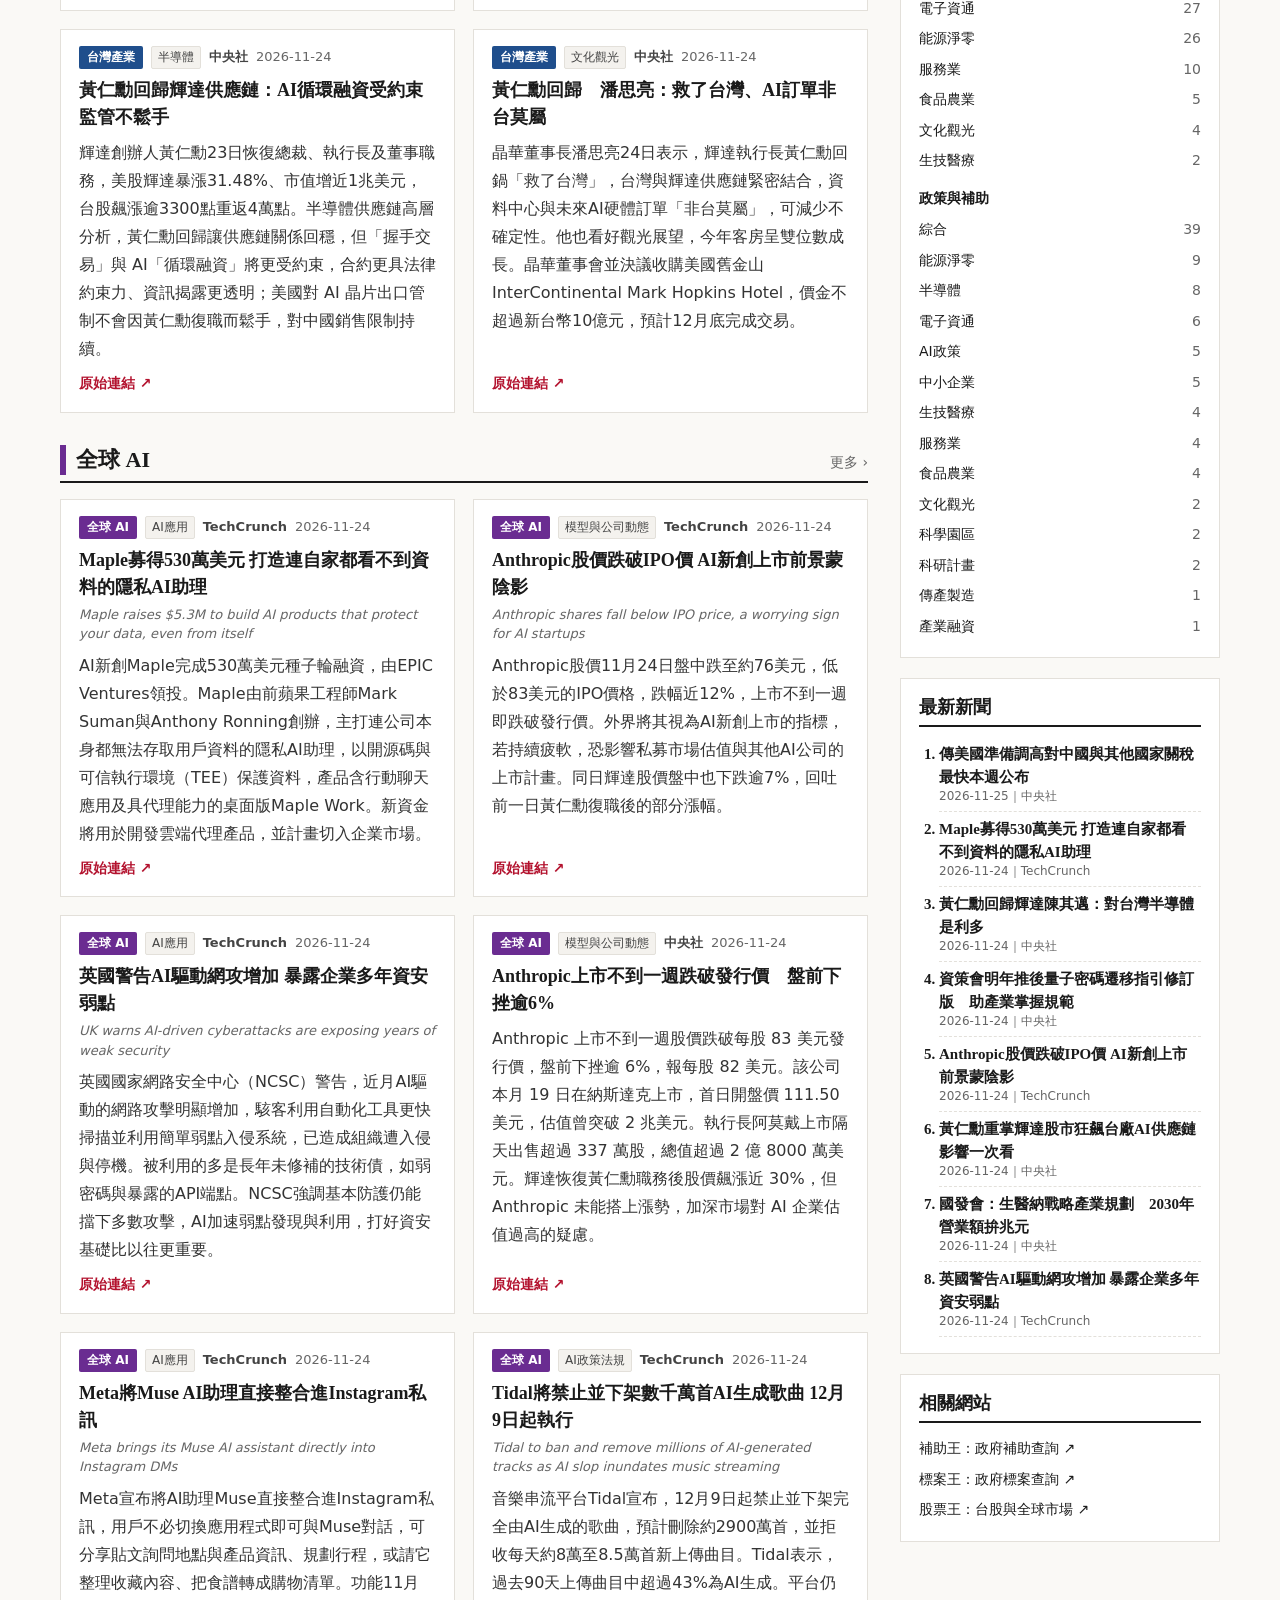
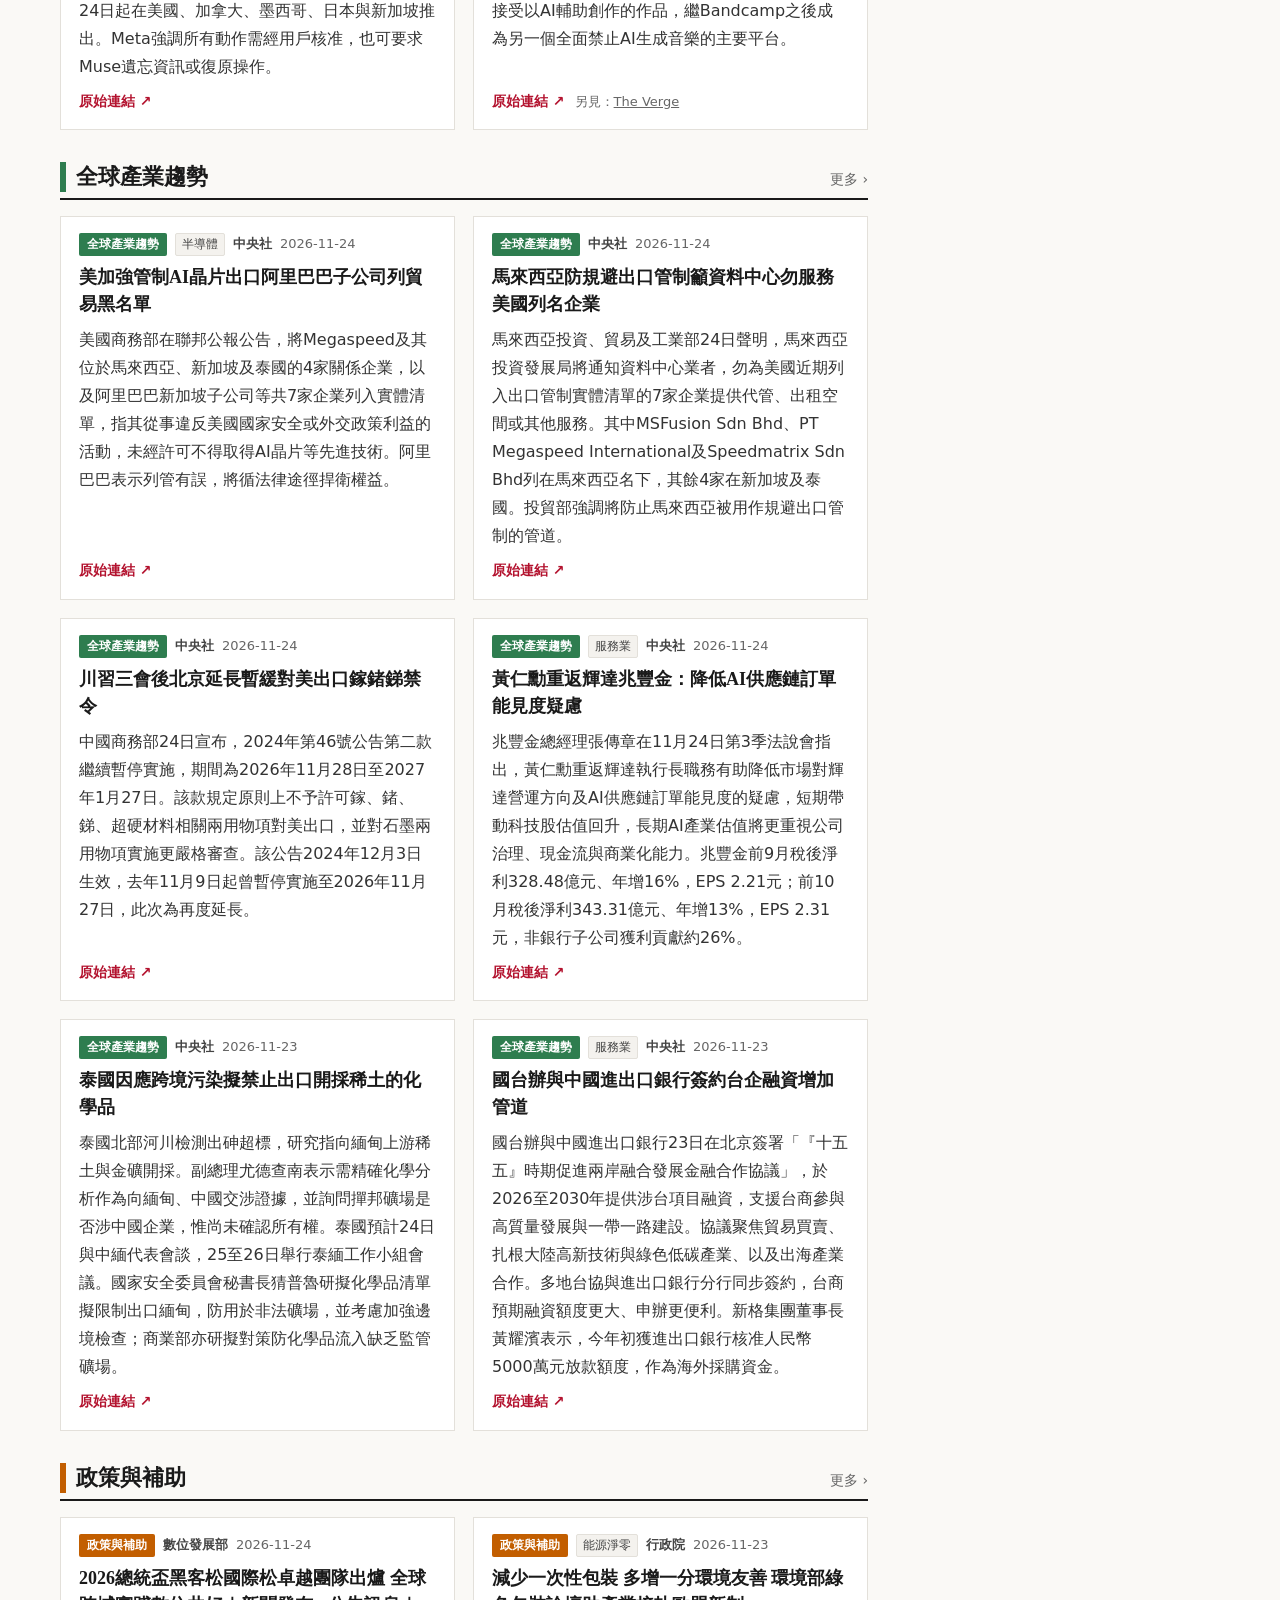
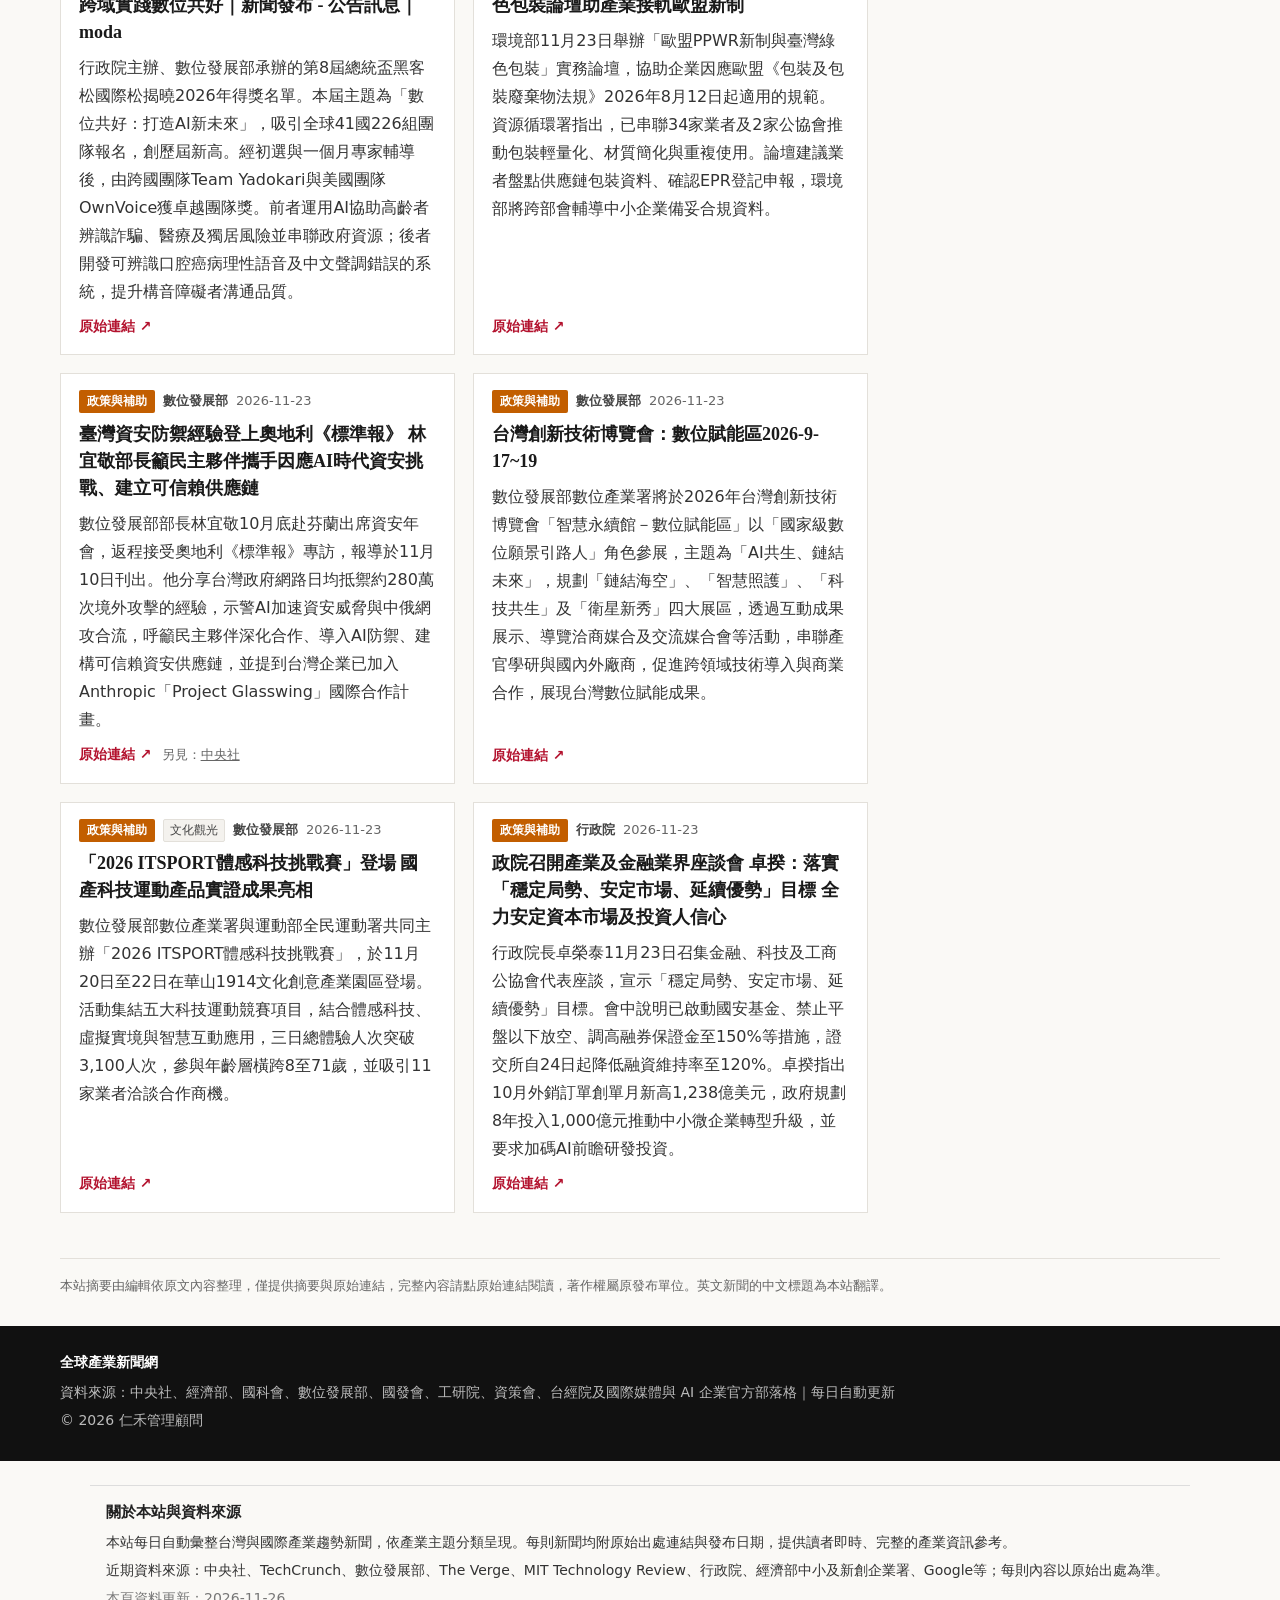
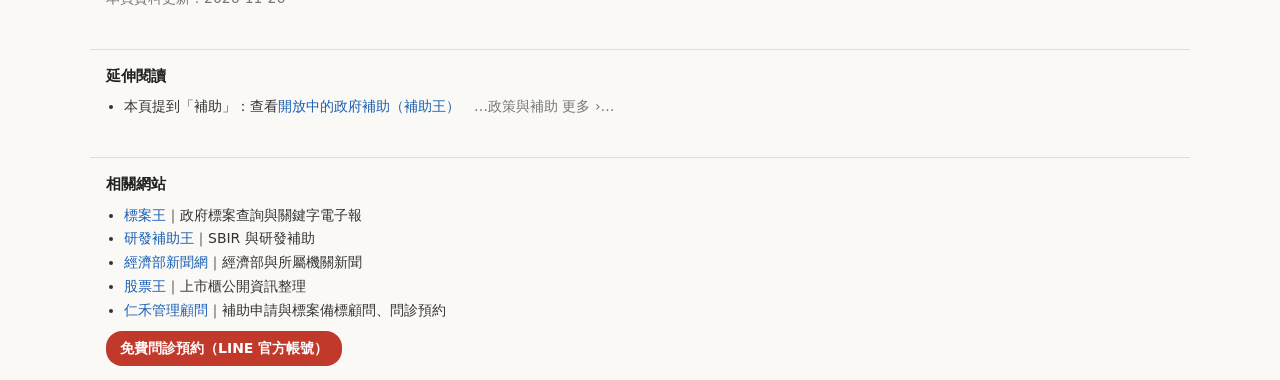
==== commit e0ddefe0: "新聞更新 2026-11-26 05:30" ====
--- a/index.html
+++ b/index.html
@@ -4,6 +4,7 @@
 <meta name="viewport" content="width=device-width,initial-scale=1">
 <title>全球產業新聞網</title><meta name="description" content="每日彙整台灣產業、全球 AI 發展、全球產業趨勢與政府政策補助新聞，提供摘要與原始連結。">
 <link rel="stylesheet" href="style.css">
+
 
 
 
@@ -75,7 +76,7 @@
 <meta property="og:description" content="每日彙整台灣產業、全球 AI 發展、全球產業趨勢與政府政策補助新聞，提供摘要與原始連結。">
 <meta property="og:url" content="https://web6.subsidyking.tw/">
 <meta name="twitter:card" content="summary"><meta name="twitter:title" content="全球產業新聞網"><meta name="twitter:description" content="每日彙整台灣產業、全球 AI 發展、全球產業趨勢與政府政策補助新聞，提供摘要與原始連結。">
-<script type="application/ld+json">{"@context":"https://schema.org","@graph":[{"@type":"Organization","@id":"https://web6.subsidyking.tw/#org","name":"仁禾管理顧問","url":"https://web6.subsidyking.tw/","email":"renhe74123@gmail.com","contactPoint":{"@type":"ContactPoint","contactType":"customer service","email":"renhe74123@gmail.com","availableLanguage":["zh-TW"]},"sameAs":["https://line.me/R/ti/p/@891tcxhu"]},{"@type":"WebSite","@id":"https://web6.subsidyking.tw/#website","url":"https://web6.subsidyking.tw/","name":"全球產業新聞網","description":"本站每日自動彙整台灣與國際產業趨勢新聞，依產業主題分類呈現。每則新聞均附原始出處連結與發布日期，提供讀者即時、完整的產業資訊參考。","inLanguage":"zh-Hant-TW","publisher":{"@id":"https://web6.subsidyking.tw/#org"}},{"@type":"ItemList","@id":"https://web6.subsidyking.tw/#latest","name":"全球產業新聞網 最新內容","itemListElement":[{"@type":"ListItem","position":1,"name":"傳美國準備調高對中國與其他國家關稅　最快本週公布","url":"https://www.cna.com.tw/news/aopl/202611250002.aspx"},{"@type":"ListItem","position":2,"name":"Maple raises $5.3M to build AI products that protect your data, even from itself","url":"https://techcrunch.com/2026/11/24/maple-raises-5-3m-to-build-ai-products-that-protect-your-data-even-from-itself/"},{"@type":"ListItem","position":3,"name":"黃仁勳回歸輝達陳其邁：對台灣半導體是利多","url":"https://www.cna.com.tw/news/aloc/202611240142.aspx"},{"@type":"ListItem","position":4,"name":"資策會明年推後量子密碼遷移指引修訂版　助產業掌握規範","url":"https://www.cna.com.tw/news/afe/202611240320.aspx"},{"@type":"ListItem","position":5,"name":"Anthropic shares fall below IPO price, a worrying sign for AI startups","url":"https://techcrunch.com/2026/11/24/anthropic-shares-fall-below-ipo-price-a-worrying-sign-for-ai-startups/"},{"@type":"ListItem","position":6,"name":"黃仁勳重掌輝達股市狂飆台廠AI供應鏈影響一次看","url":"https://www.cna.com.tw/news/afe/202611240170.aspx"},{"@type":"ListItem","position":7,"name":"國發會：生醫納戰略產業規劃　2030年營業額拚兆元","url":"https://www.cna.com.tw/news/afe/202611240300.aspx"},{"@type":"ListItem","position":8,"name":"UK warns AI-driven cyberattacks are exposing years of weak security","url":"https://techcrunch.com/2026/11/24/uk-warns-ai-driven-cyberattacks-are-exposing-years-of-weak-security/"},{"@type":"ListItem","position":9,"name":"黃仁勳回歸輝達供應鏈：AI循環融資受約束監管不鬆手","url":"https://www.cna.com.tw/news/afe/202611240070.aspx"},{"@type":"ListItem","position":10,"name":"美加強管制AI晶片出口阿里巴巴子公司列貿易黑名單","url":"https://www.cna.com.tw/news/aopl/202611240178.aspx"}]},{"@type":"WebPage","@id":"https://web6.subsidyking.tw/#webpage","url":"https://web6.subsidyking.tw/","name":"全球產業新聞網","isPartOf":{"@id":"https://web6.subsidyking.tw/#website"},"dateModified":"2026-11-25","about":"台灣與國際產業趨勢新聞"}]}</script><!--/GEO-->
+<script type="application/ld+json">{"@context":"https://schema.org","@graph":[{"@type":"Organization","@id":"https://web6.subsidyking.tw/#org","name":"仁禾管理顧問","url":"https://web6.subsidyking.tw/","email":"renhe74123@gmail.com","contactPoint":{"@type":"ContactPoint","contactType":"customer service","email":"renhe74123@gmail.com","availableLanguage":["zh-TW"]},"sameAs":["https://line.me/R/ti/p/@891tcxhu"]},{"@type":"WebSite","@id":"https://web6.subsidyking.tw/#website","url":"https://web6.subsidyking.tw/","name":"全球產業新聞網","description":"本站每日自動彙整台灣與國際產業趨勢新聞，依產業主題分類呈現。每則新聞均附原始出處連結與發布日期，提供讀者即時、完整的產業資訊參考。","inLanguage":"zh-Hant-TW","publisher":{"@id":"https://web6.subsidyking.tw/#org"}},{"@type":"ItemList","@id":"https://web6.subsidyking.tw/#latest","name":"全球產業新聞網 最新內容","itemListElement":[{"@type":"ListItem","position":1,"name":"傳美國準備調高對中國與其他國家關稅　最快本週公布","url":"https://www.cna.com.tw/news/aopl/202611250002.aspx"},{"@type":"ListItem","position":2,"name":"Maple raises $5.3M to build AI products that protect your data, even from itself","url":"https://techcrunch.com/2026/11/24/maple-raises-5-3m-to-build-ai-products-that-protect-your-data-even-from-itself/"},{"@type":"ListItem","position":3,"name":"黃仁勳回歸輝達陳其邁：對台灣半導體是利多","url":"https://www.cna.com.tw/news/aloc/202611240142.aspx"},{"@type":"ListItem","position":4,"name":"資策會明年推後量子密碼遷移指引修訂版　助產業掌握規範","url":"https://www.cna.com.tw/news/afe/202611240320.aspx"},{"@type":"ListItem","position":5,"name":"Anthropic shares fall below IPO price, a worrying sign for AI startups","url":"https://techcrunch.com/2026/11/24/anthropic-shares-fall-below-ipo-price-a-worrying-sign-for-ai-startups/"},{"@type":"ListItem","position":6,"name":"黃仁勳重掌輝達股市狂飆台廠AI供應鏈影響一次看","url":"https://www.cna.com.tw/news/afe/202611240170.aspx"},{"@type":"ListItem","position":7,"name":"國發會：生醫納戰略產業規劃　2030年營業額拚兆元","url":"https://www.cna.com.tw/news/afe/202611240300.aspx"},{"@type":"ListItem","position":8,"name":"UK warns AI-driven cyberattacks are exposing years of weak security","url":"https://techcrunch.com/2026/11/24/uk-warns-ai-driven-cyberattacks-are-exposing-years-of-weak-security/"},{"@type":"ListItem","position":9,"name":"黃仁勳回歸輝達供應鏈：AI循環融資受約束監管不鬆手","url":"https://www.cna.com.tw/news/afe/202611240070.aspx"},{"@type":"ListItem","position":10,"name":"美加強管制AI晶片出口阿里巴巴子公司列貿易黑名單","url":"https://www.cna.com.tw/news/aopl/202611240178.aspx"}]},{"@type":"WebPage","@id":"https://web6.subsidyking.tw/#webpage","url":"https://web6.subsidyking.tw/","name":"全球產業新聞網","isPartOf":{"@id":"https://web6.subsidyking.tw/#website"},"dateModified":"2026-11-26","about":"台灣與國際產業趨勢新聞"}]}</script><!--/GEO-->
 </head><body>
 <div class="topbar"><div class="wrap"><span id="today"></span><span id="upd"></span></div></div>
 <header class="masthead"><div class="wrap"><a href="./" class="brand"><span class="mark">產</span><div><h1 class="brand-h1">全球產業新聞網</h1><small>GLOBAL INDUSTRY NEWS</small></div></a></div></header><!--MX:geosum--><section class="geo-sum mx-geosum" aria-label="重點摘要" style="max-width:1100px;margin:12px auto 0;padding:10px 16px;background:#fffdf7;border-left:4px solid #f08a24;font-size:14px;line-height:1.7;color:#333;box-sizing:border-box"><b>重點摘要：</b>全球產業新聞網｜台灣與國際產業趨勢新聞。目前收錄 1,615 則，最新一則日期 2026-11-25；每則附原始出處連結，內容以原發布單位公告為準。維護：仁禾管理顧問。</section><!--/MX:geosum-->
@@ -96,5 +97,5 @@
 </main>
 <footer><div class="wrap"><b>全球產業新聞網</b><p>資料來源：中央社、經濟部、國科會、數位發展部、國發會、工研院、資策會、台經院及國際媒體與 AI 企業官方部落格｜每日自動更新</p><p>© 2026 仁禾管理顧問</p></div></footer>
 <script src="data.js"></script><script src="app.js"></script>
-<!--MX:about--><section class="mx-box mx-about" id="about-data" aria-label="關於本站與資料來源"><h2>關於本站與資料來源</h2><p style="margin:0">本站每日自動彙整台灣與國際產業趨勢新聞，依產業主題分類呈現。每則新聞均附原始出處連結與發布日期，提供讀者即時、完整的產業資訊參考。</p><p style="margin:4px 0 0">近期資料來源：中央社、TechCrunch、數位發展部、The Verge、MIT Technology Review、行政院、經濟部中小及新創企業署、Google等；每則內容以原始出處為準。</p><p style="margin:4px 0 0;color:#777">本頁資料更新：2026-11-25</p></section><!--/MX:about--><!--MX:context--><section class="mx-box mx-context" aria-label="延伸閱讀"><h2>延伸閱讀</h2><ul><li>本頁提到「補助」：查看<a href="https://www.subsidyking.tw/">開放中的政府補助（補助王）</a><span style="color:#777">　…政策與補助 更多 ›…</span></li></ul></section><!--/MX:context--><!--MX:footer--><style>.mx-box{max-width:1100px;margin:24px auto 0;padding:14px 16px;box-sizing:border-box;font-size:14px;line-height:1.7;color:#333;border-top:1px solid #ddd}.mx-box h2{font-size:15px;margin:0 0 6px;color:#222}.mx-box ul{margin:0;padding-left:18px}.mx-box a{color:#1a5fb4}.mx-cta{display:inline-block;margin-top:8px;padding:6px 14px;background:#c0392b;color:#fff!important;border-radius:16px;text-decoration:none;font-weight:bold}.mx-fab{position:fixed;right:14px;bottom:16px;z-index:9990;padding:10px 16px;background:#c0392b;color:#fff!important;border-radius:22px;box-shadow:0 2px 8px rgba(0,0,0,.25);text-decoration:none;font-weight:bold;font-size:15px}@media (max-width:860px){body{padding-bottom:96px}.geo-sum{padding-bottom:20px}.mx-fab{bottom:12px;right:12px}}@media print{.mx-fab{display:none}}</style><aside class="mx-box mx-related" aria-label="相關網站"><h2>相關網站</h2><ul><li><a href="https://www.bidking.tw/">標案王</a>｜政府標案查詢與關鍵字電子報</li><li><a href="https://web20.subsidyking.tw/">研發補助王</a>｜SBIR 與研發補助</li><li><a href="https://web8.subsidyking.tw/">經濟部新聞網</a>｜經濟部與所屬機關新聞</li><li><a href="https://web5.subsidyking.tw/">股票王</a>｜上市櫃公開資訊整理</li><li><a href="https://web18.subsidyking.tw/?utm_source=web6.subsidyking.tw&utm_medium=matrix">仁禾管理顧問</a>｜補助申請與標案備標顧問、問診預約</li></ul><a class="mx-cta" href="https://line.me/R/ti/p/@891tcxhu" target="_blank" rel="noopener" onclick="if(window.gtag)gtag('event','click_consult',{site:'web6.subsidyking.tw'})">免費問診預約（LINE 官方帳號）</a></aside><!--/MX:footer-->
+<!--MX:about--><section class="mx-box mx-about" id="about-data" aria-label="關於本站與資料來源"><h2>關於本站與資料來源</h2><p style="margin:0">本站每日自動彙整台灣與國際產業趨勢新聞，依產業主題分類呈現。每則新聞均附原始出處連結與發布日期，提供讀者即時、完整的產業資訊參考。</p><p style="margin:4px 0 0">近期資料來源：中央社、TechCrunch、數位發展部、The Verge、MIT Technology Review、行政院、經濟部中小及新創企業署、Google等；每則內容以原始出處為準。</p><p style="margin:4px 0 0;color:#777">本頁資料更新：2026-11-26</p></section><!--/MX:about--><!--MX:context--><section class="mx-box mx-context" aria-label="延伸閱讀"><h2>延伸閱讀</h2><ul><li>本頁提到「補助」：查看<a href="https://www.subsidyking.tw/">開放中的政府補助（補助王）</a><span style="color:#777">　…政策與補助 更多 ›…</span></li></ul></section><!--/MX:context--><!--MX:footer--><style>.mx-box{max-width:1100px;margin:24px auto 0;padding:14px 16px;box-sizing:border-box;font-size:14px;line-height:1.7;color:#333;border-top:1px solid #ddd}.mx-box h2{font-size:15px;margin:0 0 6px;color:#222}.mx-box ul{margin:0;padding-left:18px}.mx-box a{color:#1a5fb4}.mx-cta{display:inline-block;margin-top:8px;padding:6px 14px;background:#c0392b;color:#fff!important;border-radius:16px;text-decoration:none;font-weight:bold}.mx-fab{position:fixed;right:14px;bottom:16px;z-index:9990;padding:10px 16px;background:#c0392b;color:#fff!important;border-radius:22px;box-shadow:0 2px 8px rgba(0,0,0,.25);text-decoration:none;font-weight:bold;font-size:15px}@media (max-width:860px){body{padding-bottom:96px}.geo-sum{padding-bottom:20px}.mx-fab{bottom:12px;right:12px}}@media print{.mx-fab{display:none}}</style><aside class="mx-box mx-related" aria-label="相關網站"><h2>相關網站</h2><ul><li><a href="https://www.bidking.tw/">標案王</a>｜政府標案查詢與關鍵字電子報</li><li><a href="https://web20.subsidyking.tw/">研發補助王</a>｜SBIR 與研發補助</li><li><a href="https://web8.subsidyking.tw/">經濟部新聞網</a>｜經濟部與所屬機關新聞</li><li><a href="https://web5.subsidyking.tw/">股票王</a>｜上市櫃公開資訊整理</li><li><a href="https://web18.subsidyking.tw/?utm_source=web6.subsidyking.tw&utm_medium=matrix">仁禾管理顧問</a>｜補助申請與標案備標顧問、問診預約</li></ul><a class="mx-cta" href="https://line.me/R/ti/p/@891tcxhu" target="_blank" rel="noopener" onclick="if(window.gtag)gtag('event','click_consult',{site:'web6.subsidyking.tw'})">免費問診預約（LINE 官方帳號）</a></aside><!--/MX:footer-->
 </body></html>
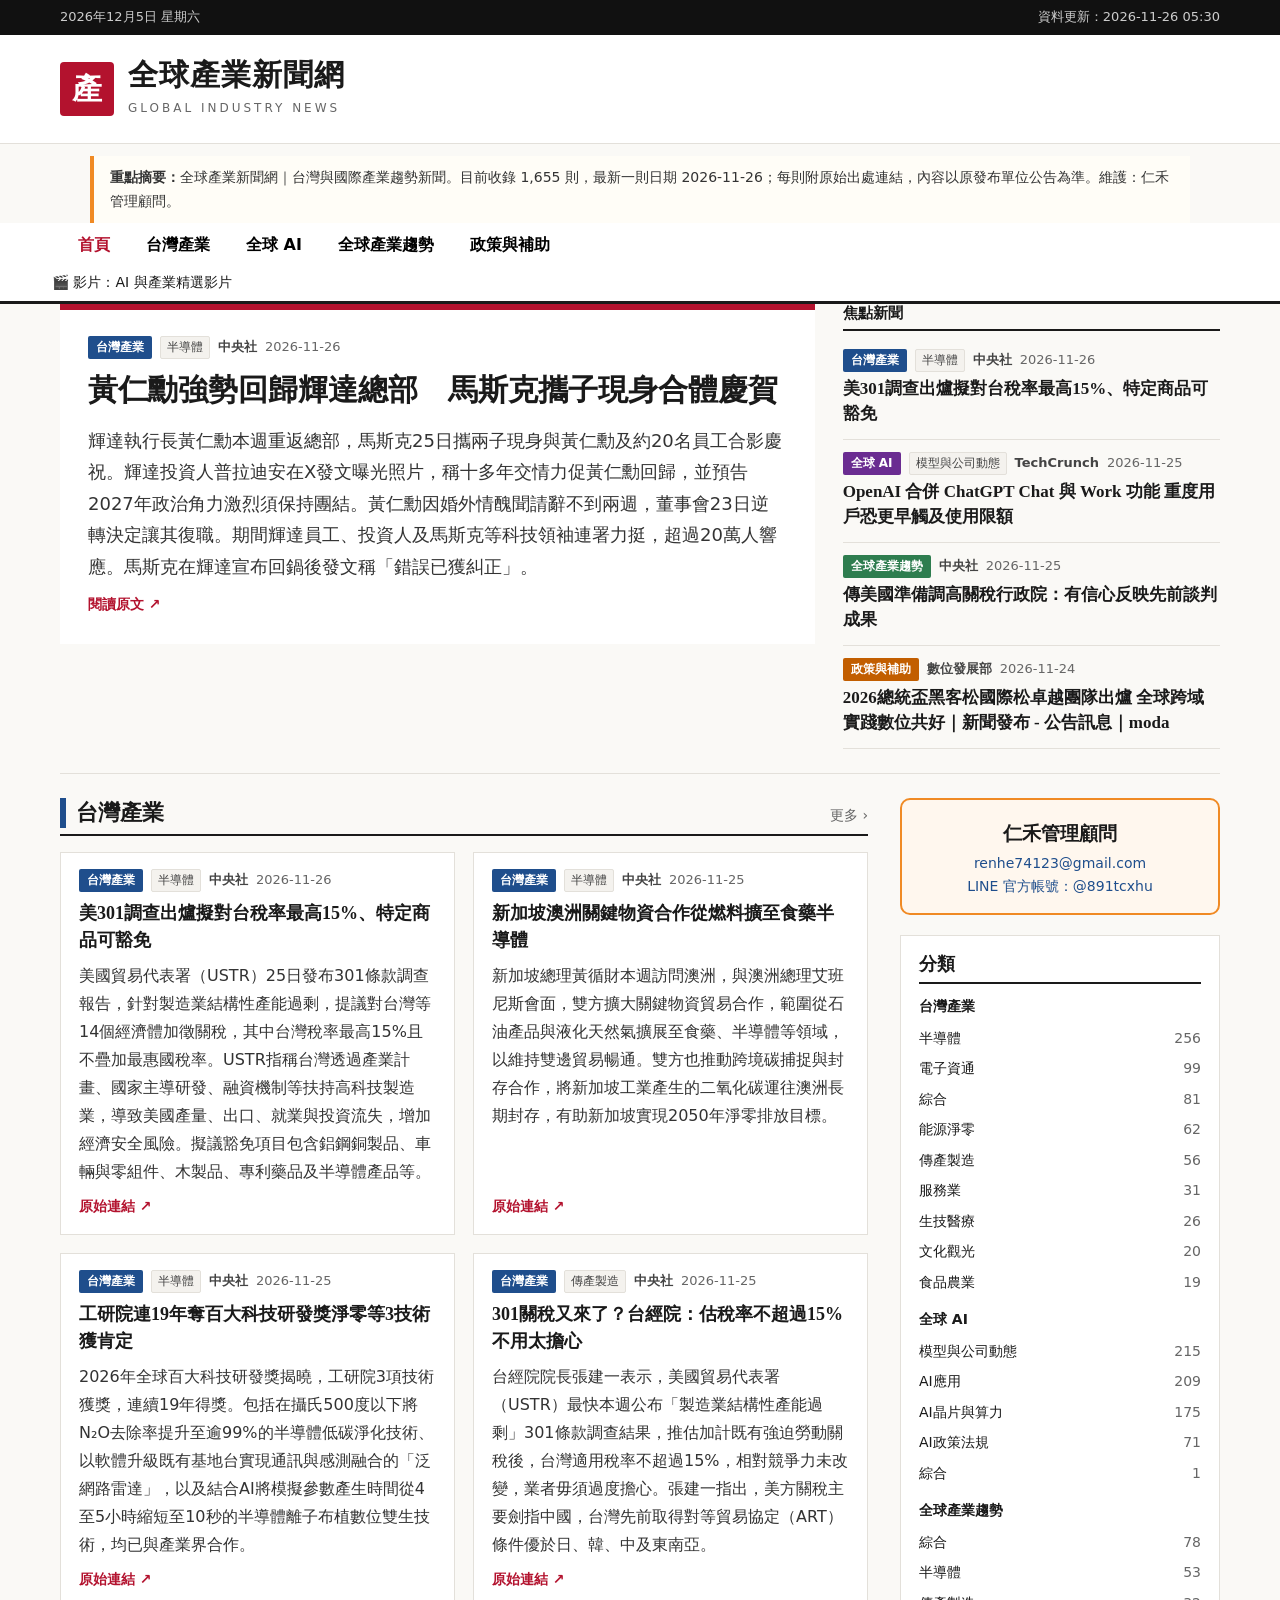
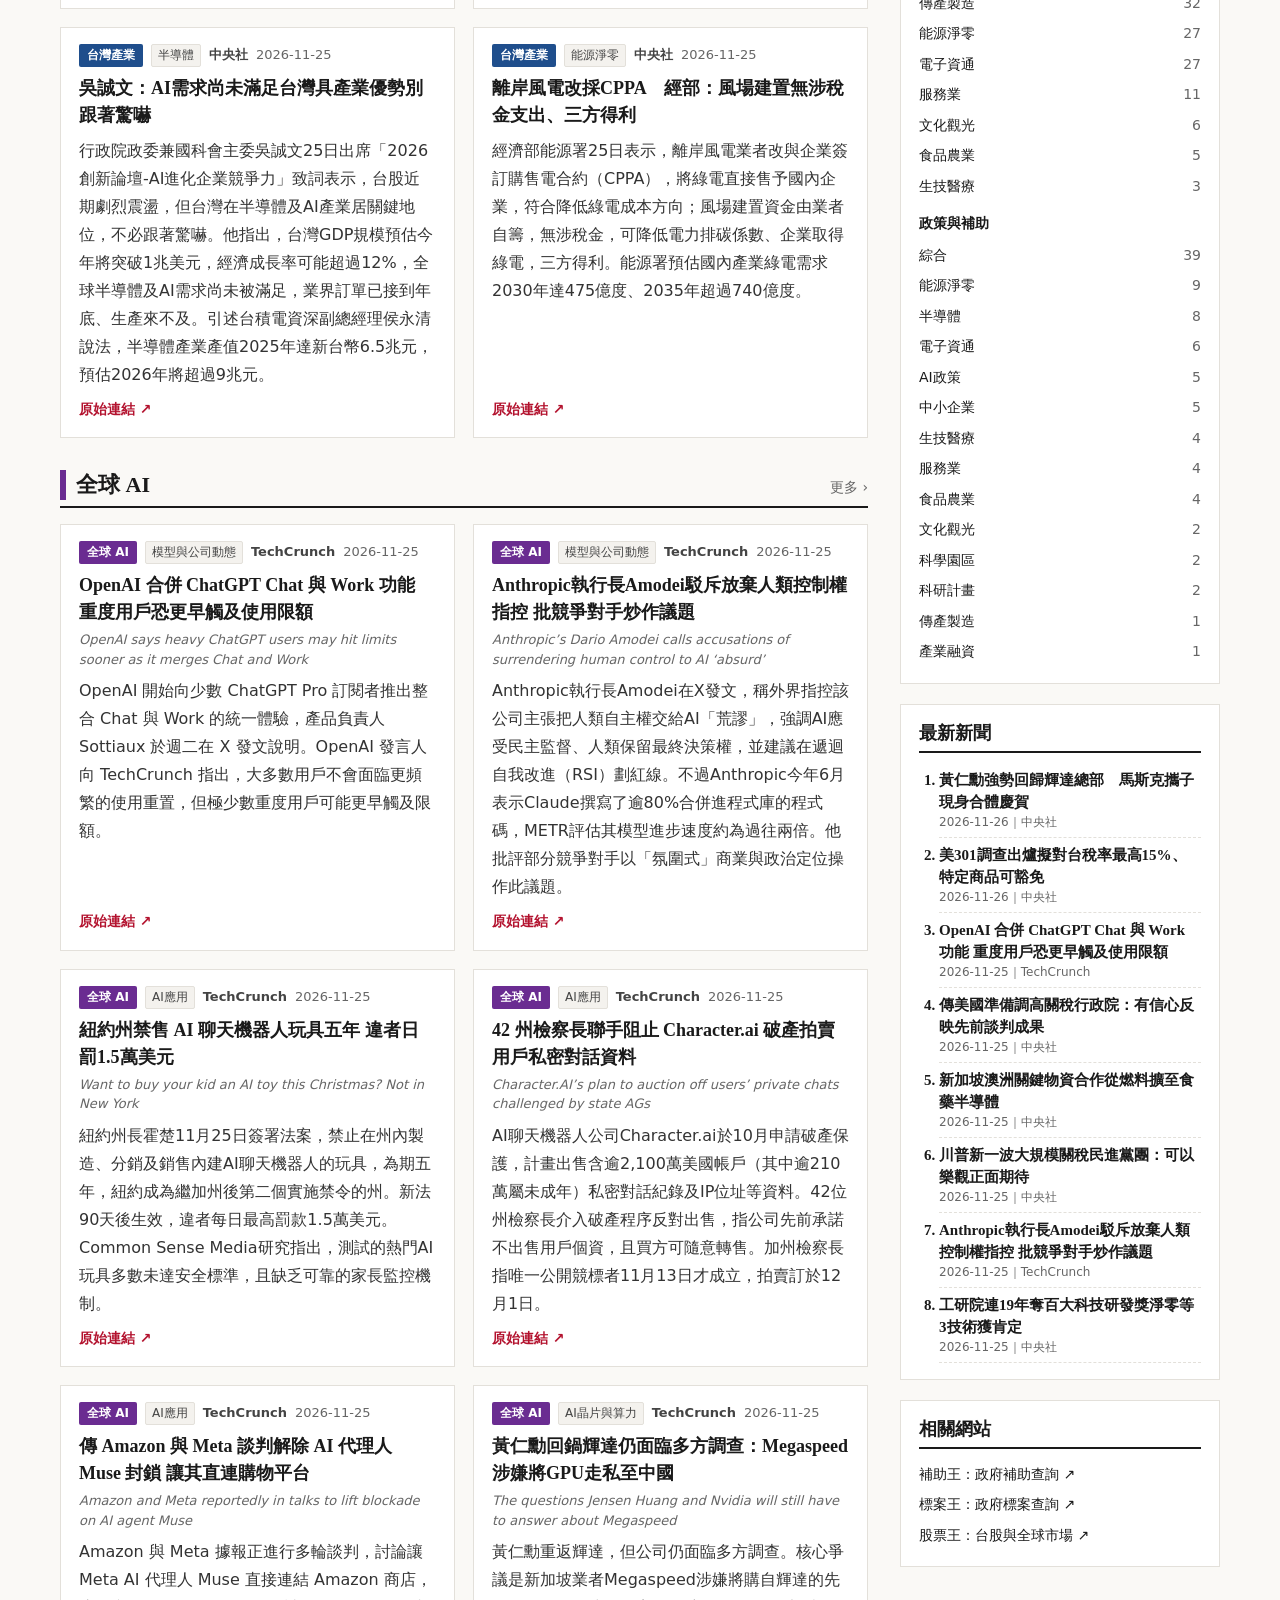
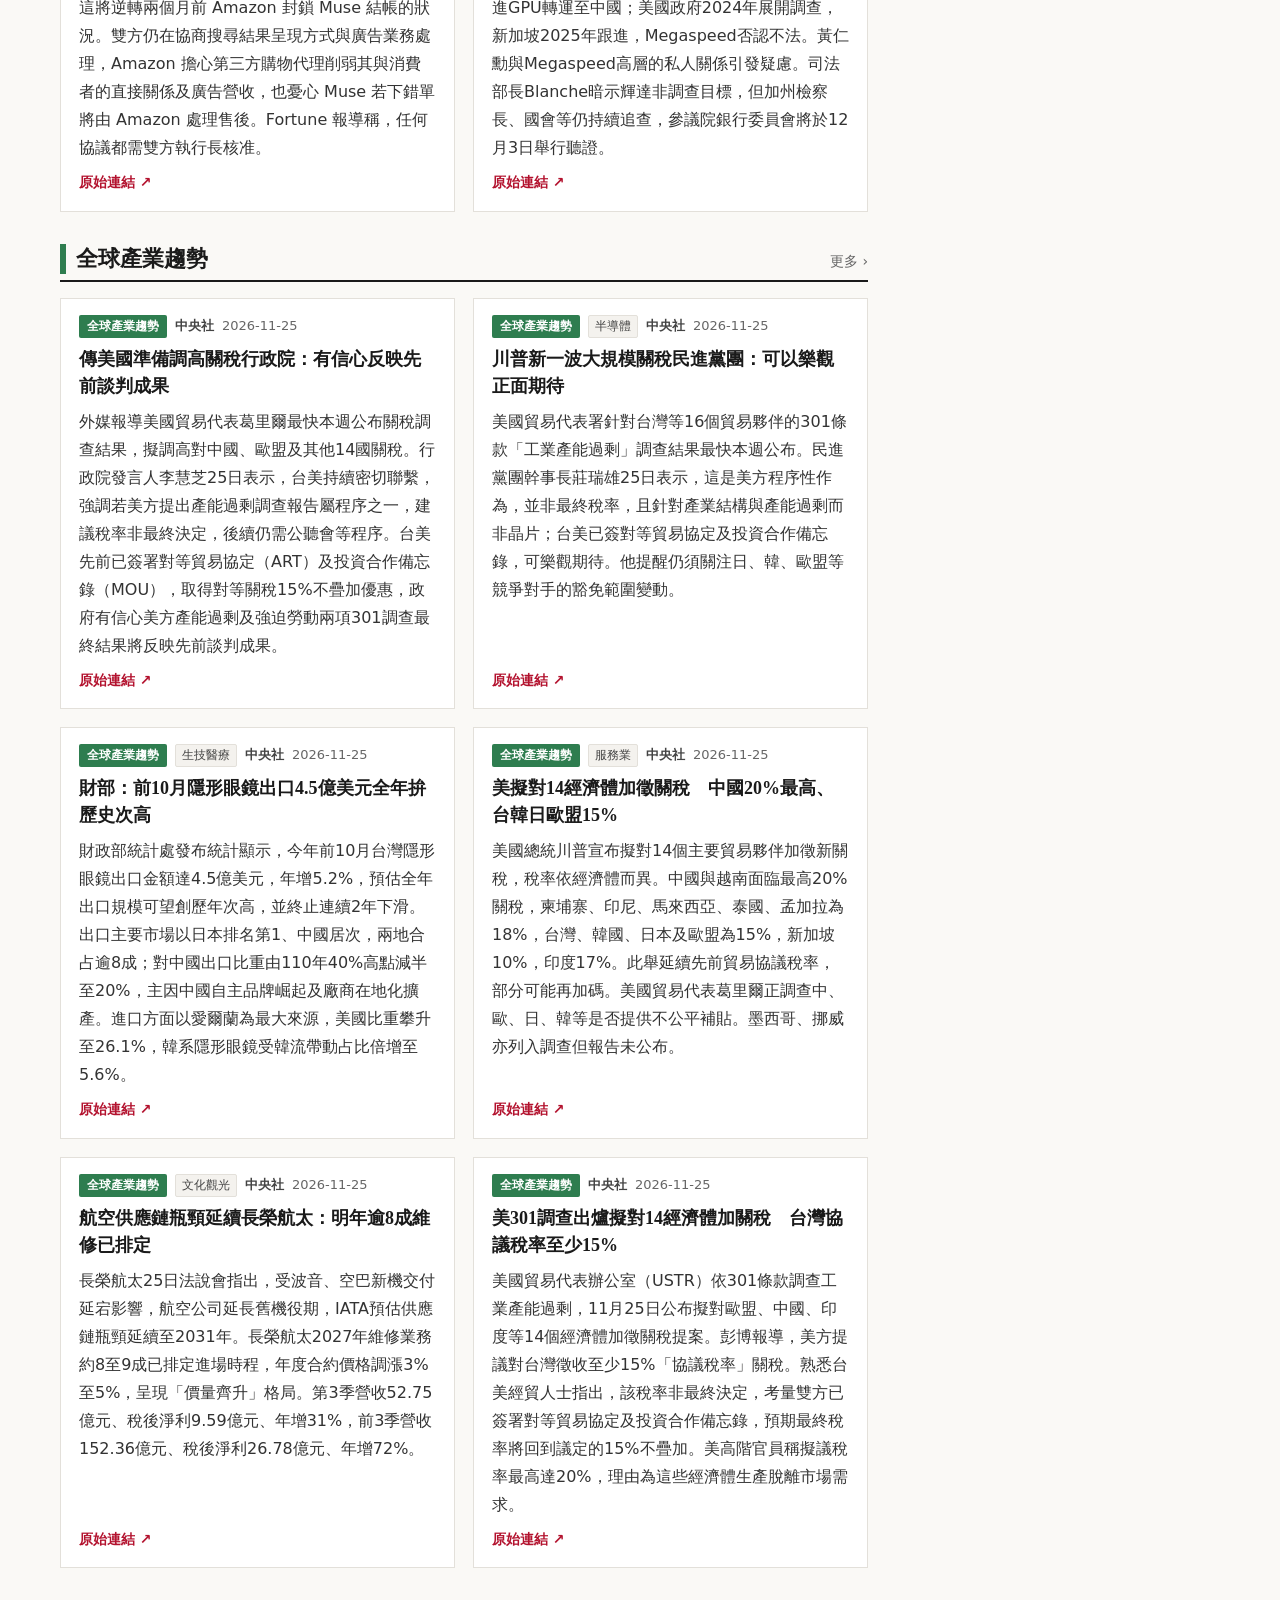
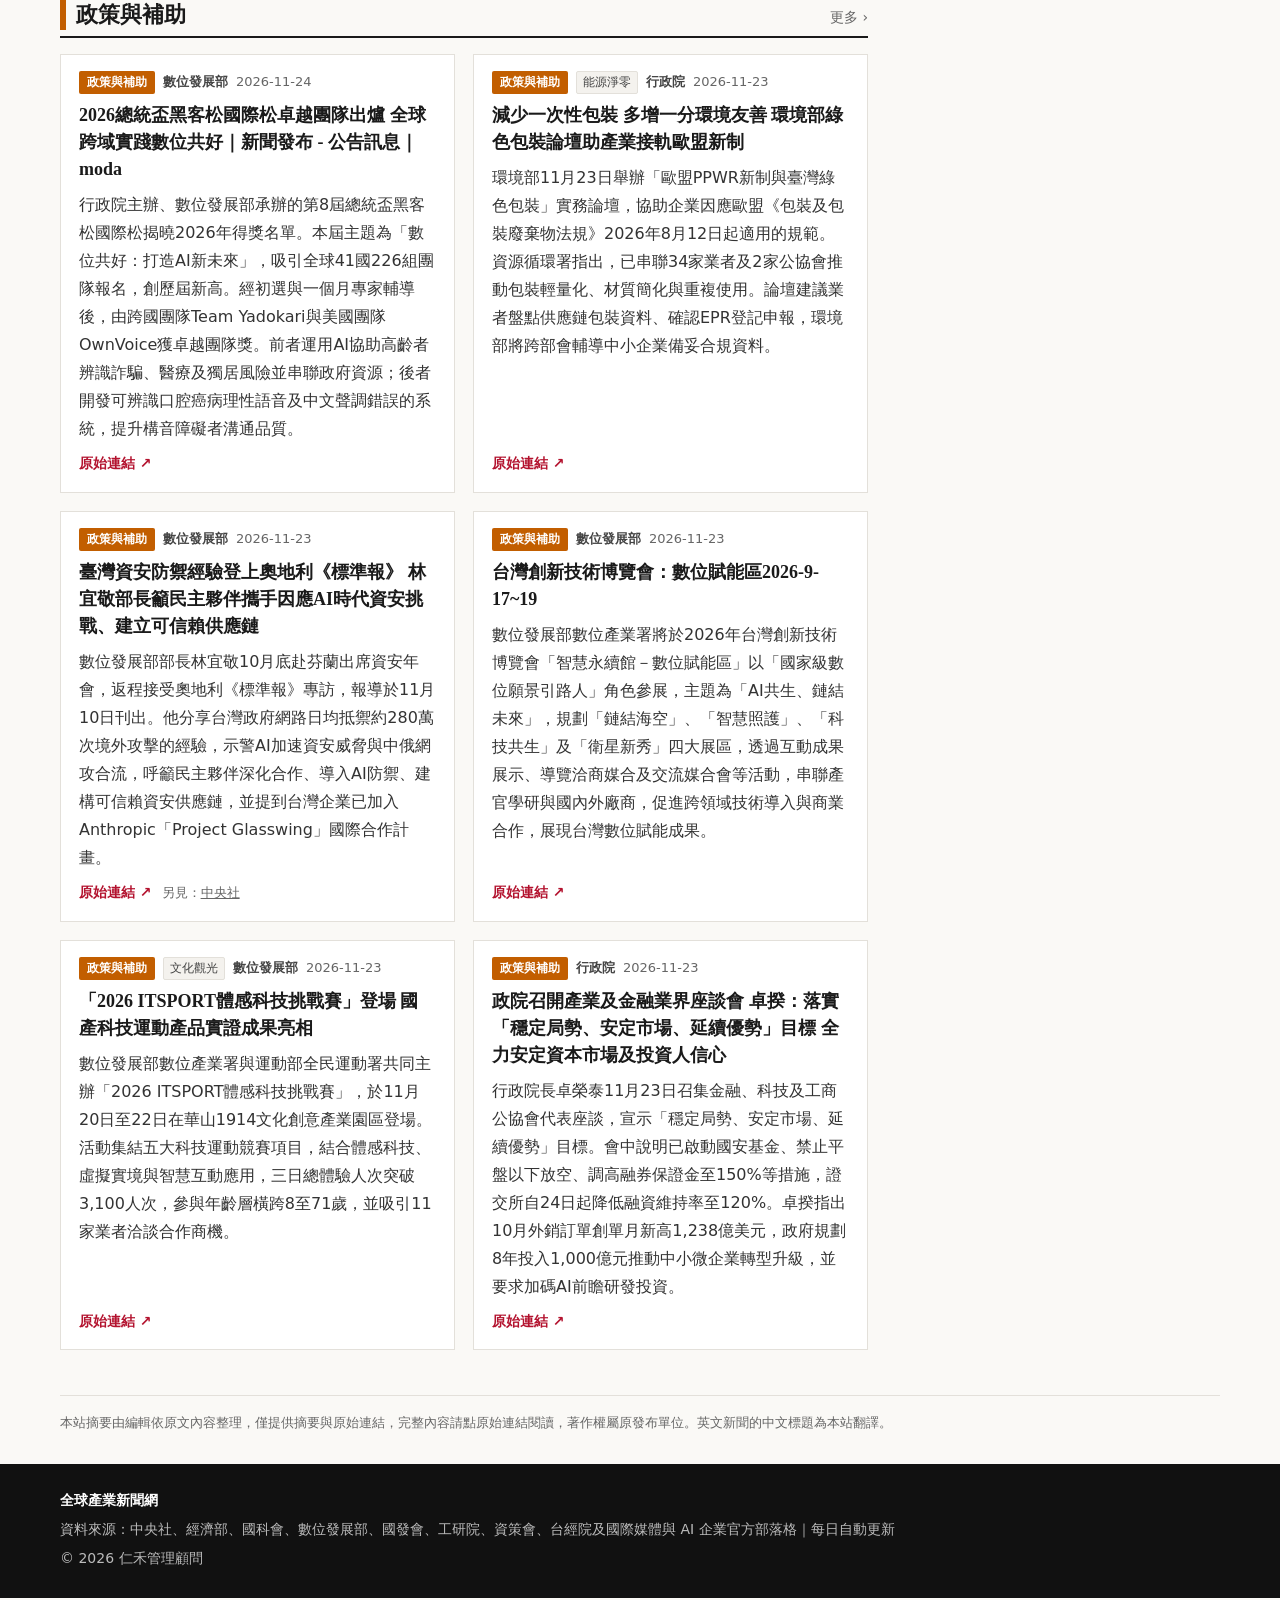
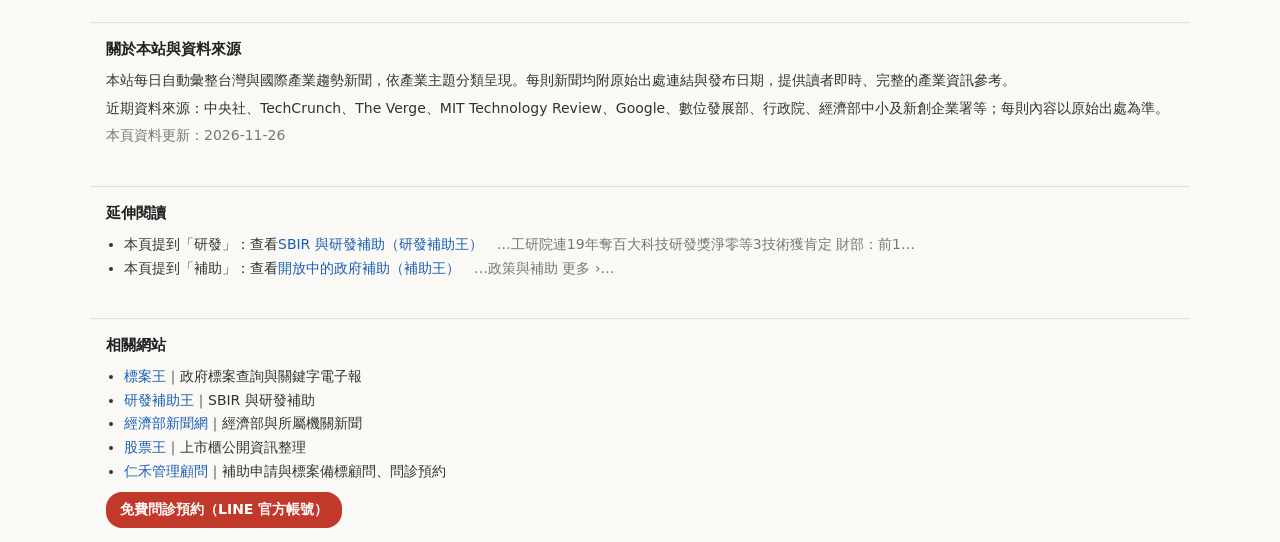
==== commit 23a06c51: "新聞更新 2026-11-26 05:37" ====
--- a/index.html
+++ b/index.html
@@ -4,6 +4,7 @@
 <meta name="viewport" content="width=device-width,initial-scale=1">
 <title>全球產業新聞網</title><meta name="description" content="每日彙整台灣產業、全球 AI 發展、全球產業趨勢與政府政策補助新聞，提供摘要與原始連結。">
 <link rel="stylesheet" href="style.css">
+
 
 
 
@@ -76,10 +77,10 @@
 <meta property="og:description" content="每日彙整台灣產業、全球 AI 發展、全球產業趨勢與政府政策補助新聞，提供摘要與原始連結。">
 <meta property="og:url" content="https://web6.subsidyking.tw/">
 <meta name="twitter:card" content="summary"><meta name="twitter:title" content="全球產業新聞網"><meta name="twitter:description" content="每日彙整台灣產業、全球 AI 發展、全球產業趨勢與政府政策補助新聞，提供摘要與原始連結。">
-<script type="application/ld+json">{"@context":"https://schema.org","@graph":[{"@type":"Organization","@id":"https://web6.subsidyking.tw/#org","name":"仁禾管理顧問","url":"https://web6.subsidyking.tw/","email":"renhe74123@gmail.com","contactPoint":{"@type":"ContactPoint","contactType":"customer service","email":"renhe74123@gmail.com","availableLanguage":["zh-TW"]},"sameAs":["https://line.me/R/ti/p/@891tcxhu"]},{"@type":"WebSite","@id":"https://web6.subsidyking.tw/#website","url":"https://web6.subsidyking.tw/","name":"全球產業新聞網","description":"本站每日自動彙整台灣與國際產業趨勢新聞，依產業主題分類呈現。每則新聞均附原始出處連結與發布日期，提供讀者即時、完整的產業資訊參考。","inLanguage":"zh-Hant-TW","publisher":{"@id":"https://web6.subsidyking.tw/#org"}},{"@type":"ItemList","@id":"https://web6.subsidyking.tw/#latest","name":"全球產業新聞網 最新內容","itemListElement":[{"@type":"ListItem","position":1,"name":"傳美國準備調高對中國與其他國家關稅　最快本週公布","url":"https://www.cna.com.tw/news/aopl/202611250002.aspx"},{"@type":"ListItem","position":2,"name":"Maple raises $5.3M to build AI products that protect your data, even from itself","url":"https://techcrunch.com/2026/11/24/maple-raises-5-3m-to-build-ai-products-that-protect-your-data-even-from-itself/"},{"@type":"ListItem","position":3,"name":"黃仁勳回歸輝達陳其邁：對台灣半導體是利多","url":"https://www.cna.com.tw/news/aloc/202611240142.aspx"},{"@type":"ListItem","position":4,"name":"資策會明年推後量子密碼遷移指引修訂版　助產業掌握規範","url":"https://www.cna.com.tw/news/afe/202611240320.aspx"},{"@type":"ListItem","position":5,"name":"Anthropic shares fall below IPO price, a worrying sign for AI startups","url":"https://techcrunch.com/2026/11/24/anthropic-shares-fall-below-ipo-price-a-worrying-sign-for-ai-startups/"},{"@type":"ListItem","position":6,"name":"黃仁勳重掌輝達股市狂飆台廠AI供應鏈影響一次看","url":"https://www.cna.com.tw/news/afe/202611240170.aspx"},{"@type":"ListItem","position":7,"name":"國發會：生醫納戰略產業規劃　2030年營業額拚兆元","url":"https://www.cna.com.tw/news/afe/202611240300.aspx"},{"@type":"ListItem","position":8,"name":"UK warns AI-driven cyberattacks are exposing years of weak security","url":"https://techcrunch.com/2026/11/24/uk-warns-ai-driven-cyberattacks-are-exposing-years-of-weak-security/"},{"@type":"ListItem","position":9,"name":"黃仁勳回歸輝達供應鏈：AI循環融資受約束監管不鬆手","url":"https://www.cna.com.tw/news/afe/202611240070.aspx"},{"@type":"ListItem","position":10,"name":"美加強管制AI晶片出口阿里巴巴子公司列貿易黑名單","url":"https://www.cna.com.tw/news/aopl/202611240178.aspx"}]},{"@type":"WebPage","@id":"https://web6.subsidyking.tw/#webpage","url":"https://web6.subsidyking.tw/","name":"全球產業新聞網","isPartOf":{"@id":"https://web6.subsidyking.tw/#website"},"dateModified":"2026-11-26","about":"台灣與國際產業趨勢新聞"}]}</script><!--/GEO-->
+<script type="application/ld+json">{"@context":"https://schema.org","@graph":[{"@type":"Organization","@id":"https://web6.subsidyking.tw/#org","name":"仁禾管理顧問","url":"https://web6.subsidyking.tw/","email":"renhe74123@gmail.com","contactPoint":{"@type":"ContactPoint","contactType":"customer service","email":"renhe74123@gmail.com","availableLanguage":["zh-TW"]},"sameAs":["https://line.me/R/ti/p/@891tcxhu"]},{"@type":"WebSite","@id":"https://web6.subsidyking.tw/#website","url":"https://web6.subsidyking.tw/","name":"全球產業新聞網","description":"本站每日自動彙整台灣與國際產業趨勢新聞，依產業主題分類呈現。每則新聞均附原始出處連結與發布日期，提供讀者即時、完整的產業資訊參考。","inLanguage":"zh-Hant-TW","publisher":{"@id":"https://web6.subsidyking.tw/#org"}},{"@type":"ItemList","@id":"https://web6.subsidyking.tw/#latest","name":"全球產業新聞網 最新內容","itemListElement":[{"@type":"ListItem","position":1,"name":"黃仁勳強勢回歸輝達總部　馬斯克攜子現身合體慶賀","url":"https://www.cna.com.tw/news/aopl/202611260007.aspx"},{"@type":"ListItem","position":2,"name":"美301調查出爐擬對台稅率最高15%、特定商品可豁免","url":"https://www.cna.com.tw/news/aipl/202611260002.aspx"},{"@type":"ListItem","position":3,"name":"OpenAI says heavy ChatGPT users may hit limits sooner as it merges Chat and Work","url":"https://techcrunch.com/2026/11/25/openai-says-heavy-chatgpt-users-may-hit-limits-sooner-as-it-merges-chat-and-work/"},{"@type":"ListItem","position":4,"name":"傳美國準備調高關稅行政院：有信心反映先前談判成果","url":"https://www.cna.com.tw/news/aipl/202611250089.aspx"},{"@type":"ListItem","position":5,"name":"新加坡澳洲關鍵物資合作從燃料擴至食藥半導體","url":"https://www.cna.com.tw/news/aopl/202611250176.aspx"},{"@type":"ListItem","position":6,"name":"川普新一波大規模關稅民進黨團：可以樂觀正面期待","url":"https://www.cna.com.tw/news/aipl/202611250098.aspx"},{"@type":"ListItem","position":7,"name":"Anthropic’s Dario Amodei calls accusations of surrendering human control to AI ‘absurd’","url":"https://techcrunch.com/2026/11/25/anthropics-dario-amodei-calls-accusations-of-surrendering-human-control-to-ai-absurd/"},{"@type":"ListItem","position":8,"name":"工研院連19年奪百大科技研發獎淨零等3技術獲肯定","url":"https://www.cna.com.tw/news/afe/202611250227.aspx"},{"@type":"ListItem","position":9,"name":"財部：前10月隱形眼鏡出口4.5億美元全年拚歷史次高","url":"https://www.cna.com.tw/news/afe/202611250052.aspx"},{"@type":"ListItem","position":10,"name":"美擬對14經濟體加徵關稅　中國20%最高、台韓日歐盟15%","url":"https://www.cna.com.tw/news/aopl/202611250342.aspx"}]},{"@type":"WebPage","@id":"https://web6.subsidyking.tw/#webpage","url":"https://web6.subsidyking.tw/","name":"全球產業新聞網","isPartOf":{"@id":"https://web6.subsidyking.tw/#website"},"dateModified":"2026-11-26","about":"台灣與國際產業趨勢新聞"}]}</script><!--/GEO-->
 </head><body>
 <div class="topbar"><div class="wrap"><span id="today"></span><span id="upd"></span></div></div>
-<header class="masthead"><div class="wrap"><a href="./" class="brand"><span class="mark">產</span><div><h1 class="brand-h1">全球產業新聞網</h1><small>GLOBAL INDUSTRY NEWS</small></div></a></div></header><!--MX:geosum--><section class="geo-sum mx-geosum" aria-label="重點摘要" style="max-width:1100px;margin:12px auto 0;padding:10px 16px;background:#fffdf7;border-left:4px solid #f08a24;font-size:14px;line-height:1.7;color:#333;box-sizing:border-box"><b>重點摘要：</b>全球產業新聞網｜台灣與國際產業趨勢新聞。目前收錄 1,615 則，最新一則日期 2026-11-25；每則附原始出處連結，內容以原發布單位公告為準。維護：仁禾管理顧問。</section><!--/MX:geosum-->
+<header class="masthead"><div class="wrap"><a href="./" class="brand"><span class="mark">產</span><div><h1 class="brand-h1">全球產業新聞網</h1><small>GLOBAL INDUSTRY NEWS</small></div></a></div></header><!--MX:geosum--><section class="geo-sum mx-geosum" aria-label="重點摘要" style="max-width:1100px;margin:12px auto 0;padding:10px 16px;background:#fffdf7;border-left:4px solid #f08a24;font-size:14px;line-height:1.7;color:#333;box-sizing:border-box"><b>重點摘要：</b>全球產業新聞網｜台灣與國際產業趨勢新聞。目前收錄 1,655 則，最新一則日期 2026-11-26；每則附原始出處連結，內容以原發布單位公告為準。維護：仁禾管理顧問。</section><!--/MX:geosum-->
 <nav class="catnav"><div class="wrap" id="tabs"></div><div class="wrap" style="padding:2px 12px 6px;font-size:14px"><a href="/videos.html">🎬 影片：AI 與產業精選影片</a></div></nav>
 <div class="mad wrap"><b>仁禾管理顧問</b><br><a href="mailto:renhe74123@gmail.com">renhe74123@gmail.com</a>｜<a href="https://line.me/R/ti/p/@891tcxhu" target="_blank" rel="noopener">LINE 官方帳號：@891tcxhu</a></div>
 <main class="wrap">
@@ -97,5 +98,5 @@
 </main>
 <footer><div class="wrap"><b>全球產業新聞網</b><p>資料來源：中央社、經濟部、國科會、數位發展部、國發會、工研院、資策會、台經院及國際媒體與 AI 企業官方部落格｜每日自動更新</p><p>© 2026 仁禾管理顧問</p></div></footer>
 <script src="data.js"></script><script src="app.js"></script>
-<!--MX:about--><section class="mx-box mx-about" id="about-data" aria-label="關於本站與資料來源"><h2>關於本站與資料來源</h2><p style="margin:0">本站每日自動彙整台灣與國際產業趨勢新聞，依產業主題分類呈現。每則新聞均附原始出處連結與發布日期，提供讀者即時、完整的產業資訊參考。</p><p style="margin:4px 0 0">近期資料來源：中央社、TechCrunch、數位發展部、The Verge、MIT Technology Review、行政院、經濟部中小及新創企業署、Google等；每則內容以原始出處為準。</p><p style="margin:4px 0 0;color:#777">本頁資料更新：2026-11-26</p></section><!--/MX:about--><!--MX:context--><section class="mx-box mx-context" aria-label="延伸閱讀"><h2>延伸閱讀</h2><ul><li>本頁提到「補助」：查看<a href="https://www.subsidyking.tw/">開放中的政府補助（補助王）</a><span style="color:#777">　…政策與補助 更多 ›…</span></li></ul></section><!--/MX:context--><!--MX:footer--><style>.mx-box{max-width:1100px;margin:24px auto 0;padding:14px 16px;box-sizing:border-box;font-size:14px;line-height:1.7;color:#333;border-top:1px solid #ddd}.mx-box h2{font-size:15px;margin:0 0 6px;color:#222}.mx-box ul{margin:0;padding-left:18px}.mx-box a{color:#1a5fb4}.mx-cta{display:inline-block;margin-top:8px;padding:6px 14px;background:#c0392b;color:#fff!important;border-radius:16px;text-decoration:none;font-weight:bold}.mx-fab{position:fixed;right:14px;bottom:16px;z-index:9990;padding:10px 16px;background:#c0392b;color:#fff!important;border-radius:22px;box-shadow:0 2px 8px rgba(0,0,0,.25);text-decoration:none;font-weight:bold;font-size:15px}@media (max-width:860px){body{padding-bottom:96px}.geo-sum{padding-bottom:20px}.mx-fab{bottom:12px;right:12px}}@media print{.mx-fab{display:none}}</style><aside class="mx-box mx-related" aria-label="相關網站"><h2>相關網站</h2><ul><li><a href="https://www.bidking.tw/">標案王</a>｜政府標案查詢與關鍵字電子報</li><li><a href="https://web20.subsidyking.tw/">研發補助王</a>｜SBIR 與研發補助</li><li><a href="https://web8.subsidyking.tw/">經濟部新聞網</a>｜經濟部與所屬機關新聞</li><li><a href="https://web5.subsidyking.tw/">股票王</a>｜上市櫃公開資訊整理</li><li><a href="https://web18.subsidyking.tw/?utm_source=web6.subsidyking.tw&utm_medium=matrix">仁禾管理顧問</a>｜補助申請與標案備標顧問、問診預約</li></ul><a class="mx-cta" href="https://line.me/R/ti/p/@891tcxhu" target="_blank" rel="noopener" onclick="if(window.gtag)gtag('event','click_consult',{site:'web6.subsidyking.tw'})">免費問診預約（LINE 官方帳號）</a></aside><!--/MX:footer-->
+<!--MX:about--><section class="mx-box mx-about" id="about-data" aria-label="關於本站與資料來源"><h2>關於本站與資料來源</h2><p style="margin:0">本站每日自動彙整台灣與國際產業趨勢新聞，依產業主題分類呈現。每則新聞均附原始出處連結與發布日期，提供讀者即時、完整的產業資訊參考。</p><p style="margin:4px 0 0">近期資料來源：中央社、TechCrunch、The Verge、MIT Technology Review、Google、數位發展部、行政院、經濟部中小及新創企業署等；每則內容以原始出處為準。</p><p style="margin:4px 0 0;color:#777">本頁資料更新：2026-11-26</p></section><!--/MX:about--><!--MX:context--><section class="mx-box mx-context" aria-label="延伸閱讀"><h2>延伸閱讀</h2><ul><li>本頁提到「研發」：查看<a href="https://web20.subsidyking.tw/">SBIR 與研發補助（研發補助王）</a><span style="color:#777">　…工研院連19年奪百大科技研發獎淨零等3技術獲肯定 財部：前1…</span></li><li>本頁提到「補助」：查看<a href="https://www.subsidyking.tw/">開放中的政府補助（補助王）</a><span style="color:#777">　…政策與補助 更多 ›…</span></li></ul></section><!--/MX:context--><!--MX:footer--><style>.mx-box{max-width:1100px;margin:24px auto 0;padding:14px 16px;box-sizing:border-box;font-size:14px;line-height:1.7;color:#333;border-top:1px solid #ddd}.mx-box h2{font-size:15px;margin:0 0 6px;color:#222}.mx-box ul{margin:0;padding-left:18px}.mx-box a{color:#1a5fb4}.mx-cta{display:inline-block;margin-top:8px;padding:6px 14px;background:#c0392b;color:#fff!important;border-radius:16px;text-decoration:none;font-weight:bold}.mx-fab{position:fixed;right:14px;bottom:16px;z-index:9990;padding:10px 16px;background:#c0392b;color:#fff!important;border-radius:22px;box-shadow:0 2px 8px rgba(0,0,0,.25);text-decoration:none;font-weight:bold;font-size:15px}@media (max-width:860px){body{padding-bottom:96px}.geo-sum{padding-bottom:20px}.mx-fab{bottom:12px;right:12px}}@media print{.mx-fab{display:none}}</style><aside class="mx-box mx-related" aria-label="相關網站"><h2>相關網站</h2><ul><li><a href="https://www.bidking.tw/">標案王</a>｜政府標案查詢與關鍵字電子報</li><li><a href="https://web20.subsidyking.tw/">研發補助王</a>｜SBIR 與研發補助</li><li><a href="https://web8.subsidyking.tw/">經濟部新聞網</a>｜經濟部與所屬機關新聞</li><li><a href="https://web5.subsidyking.tw/">股票王</a>｜上市櫃公開資訊整理</li><li><a href="https://web18.subsidyking.tw/?utm_source=web6.subsidyking.tw&utm_medium=matrix">仁禾管理顧問</a>｜補助申請與標案備標顧問、問診預約</li></ul><a class="mx-cta" href="https://line.me/R/ti/p/@891tcxhu" target="_blank" rel="noopener" onclick="if(window.gtag)gtag('event','click_consult',{site:'web6.subsidyking.tw'})">免費問診預約（LINE 官方帳號）</a></aside><!--/MX:footer-->
 </body></html>
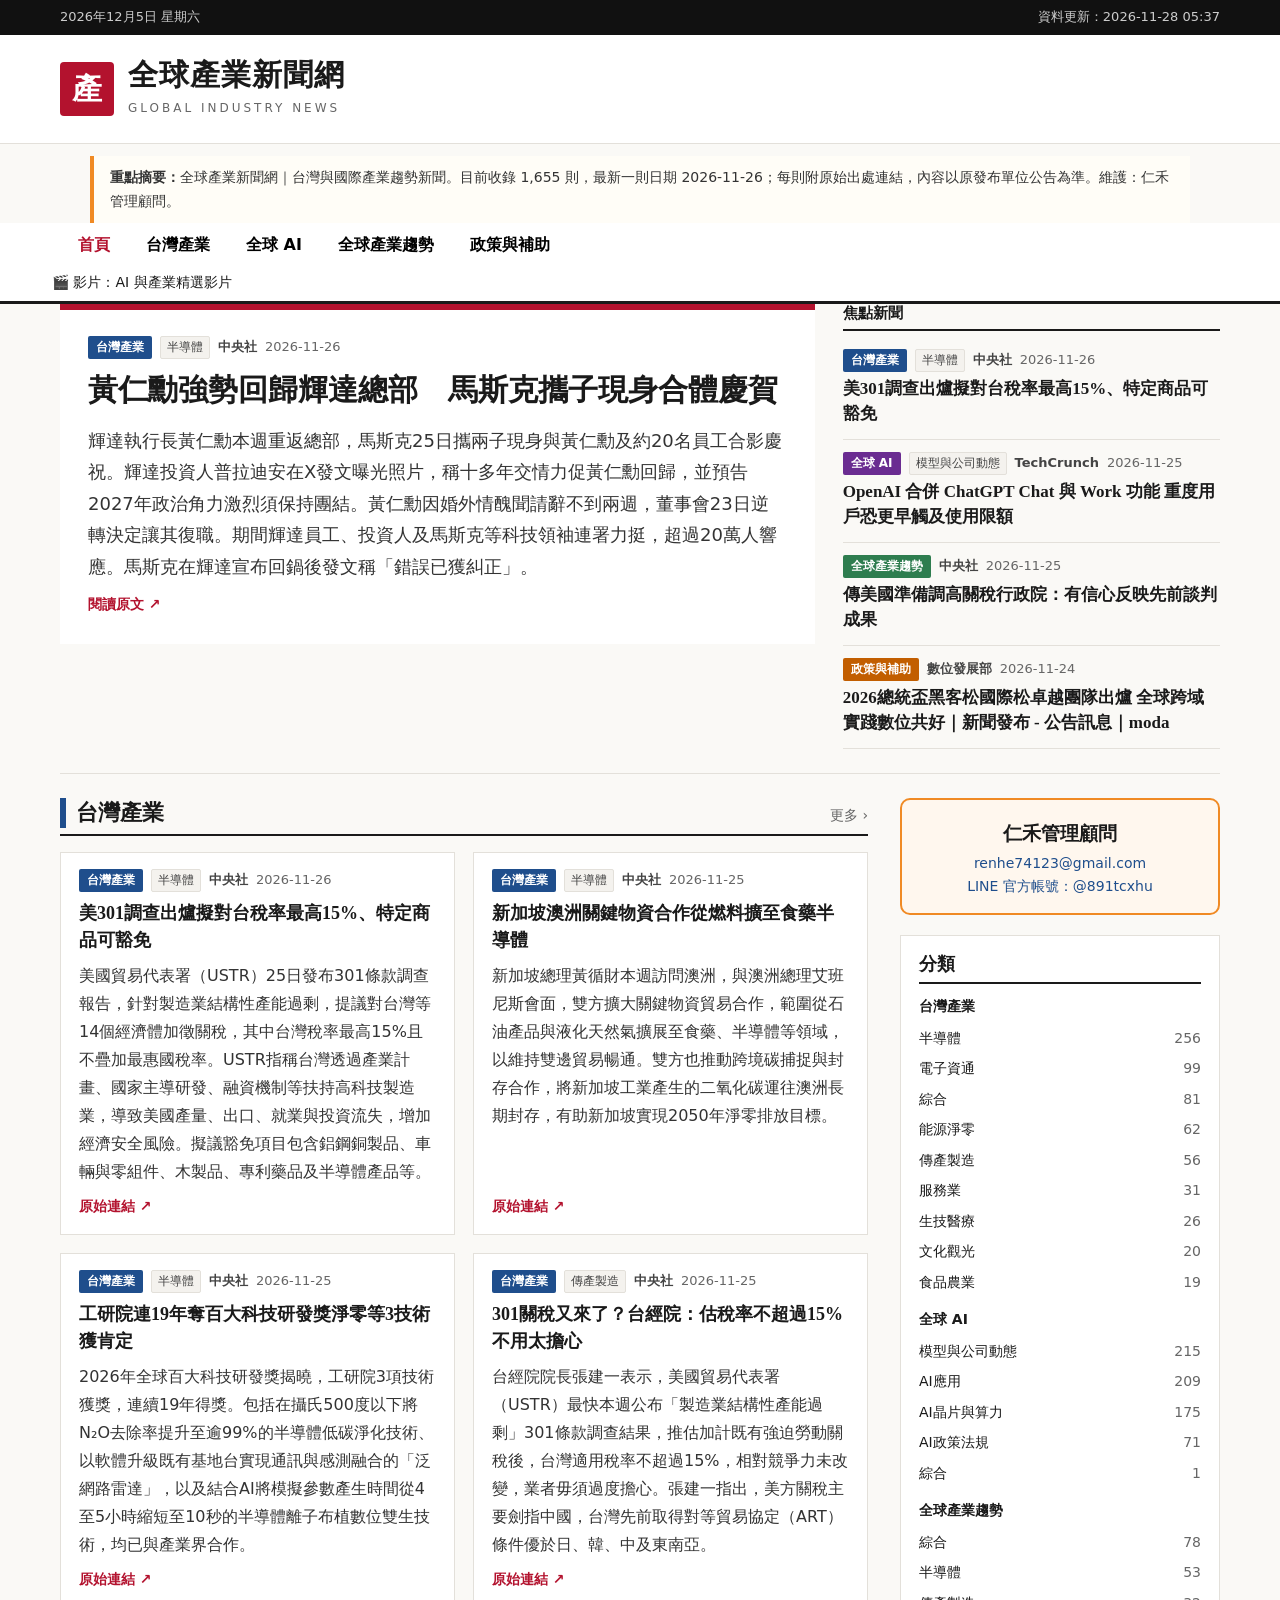
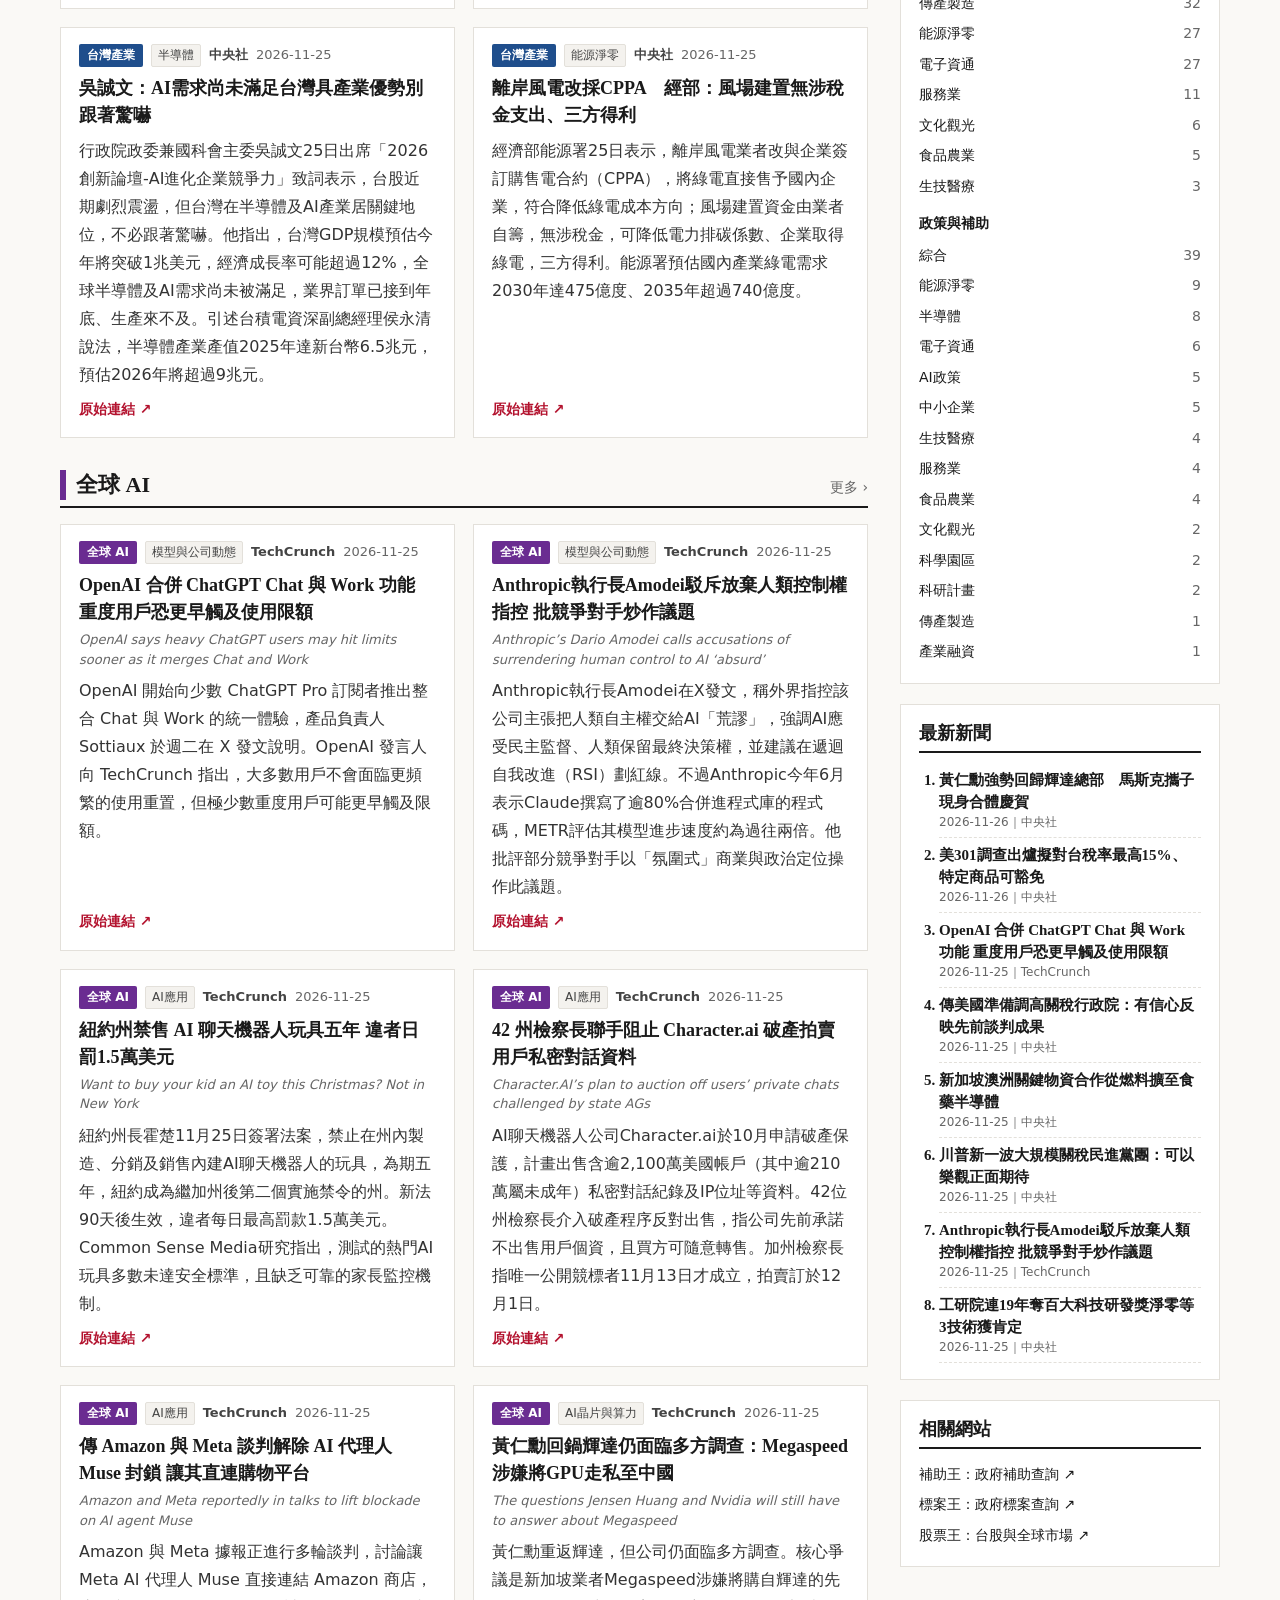
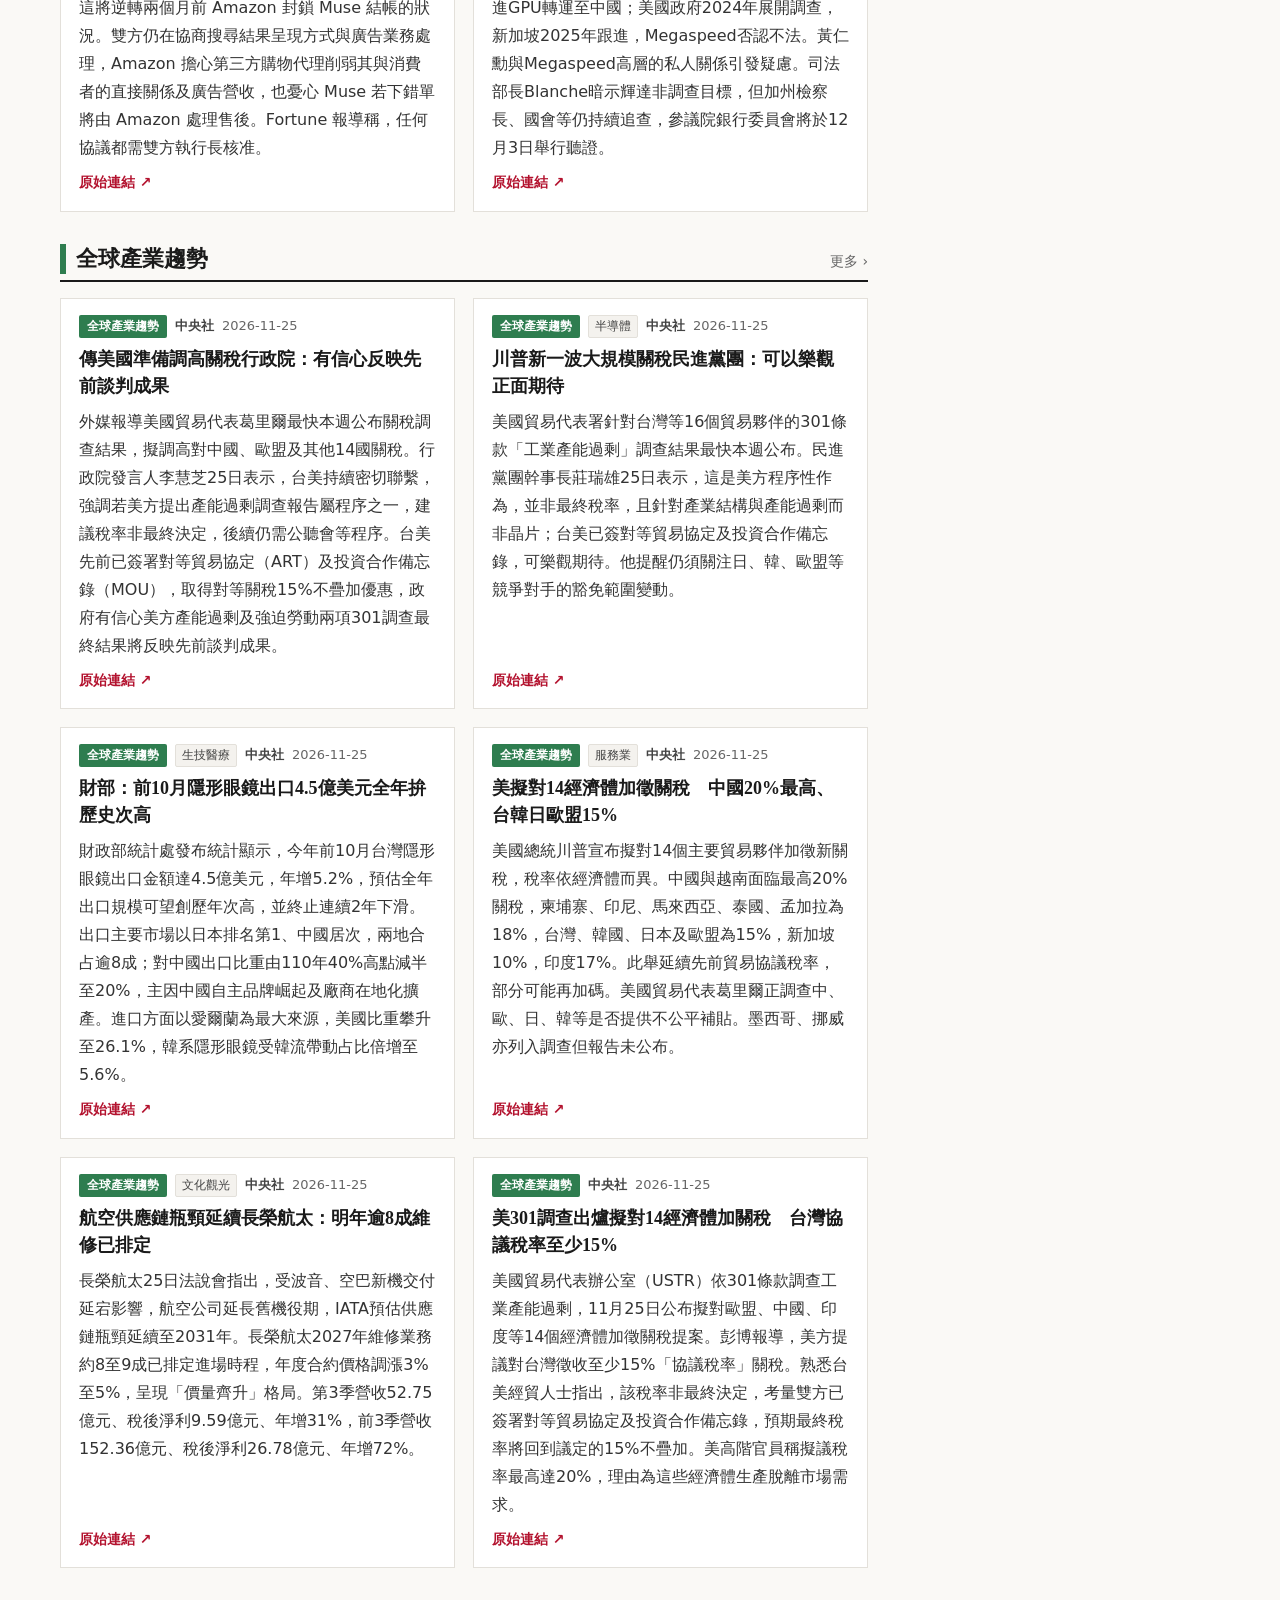
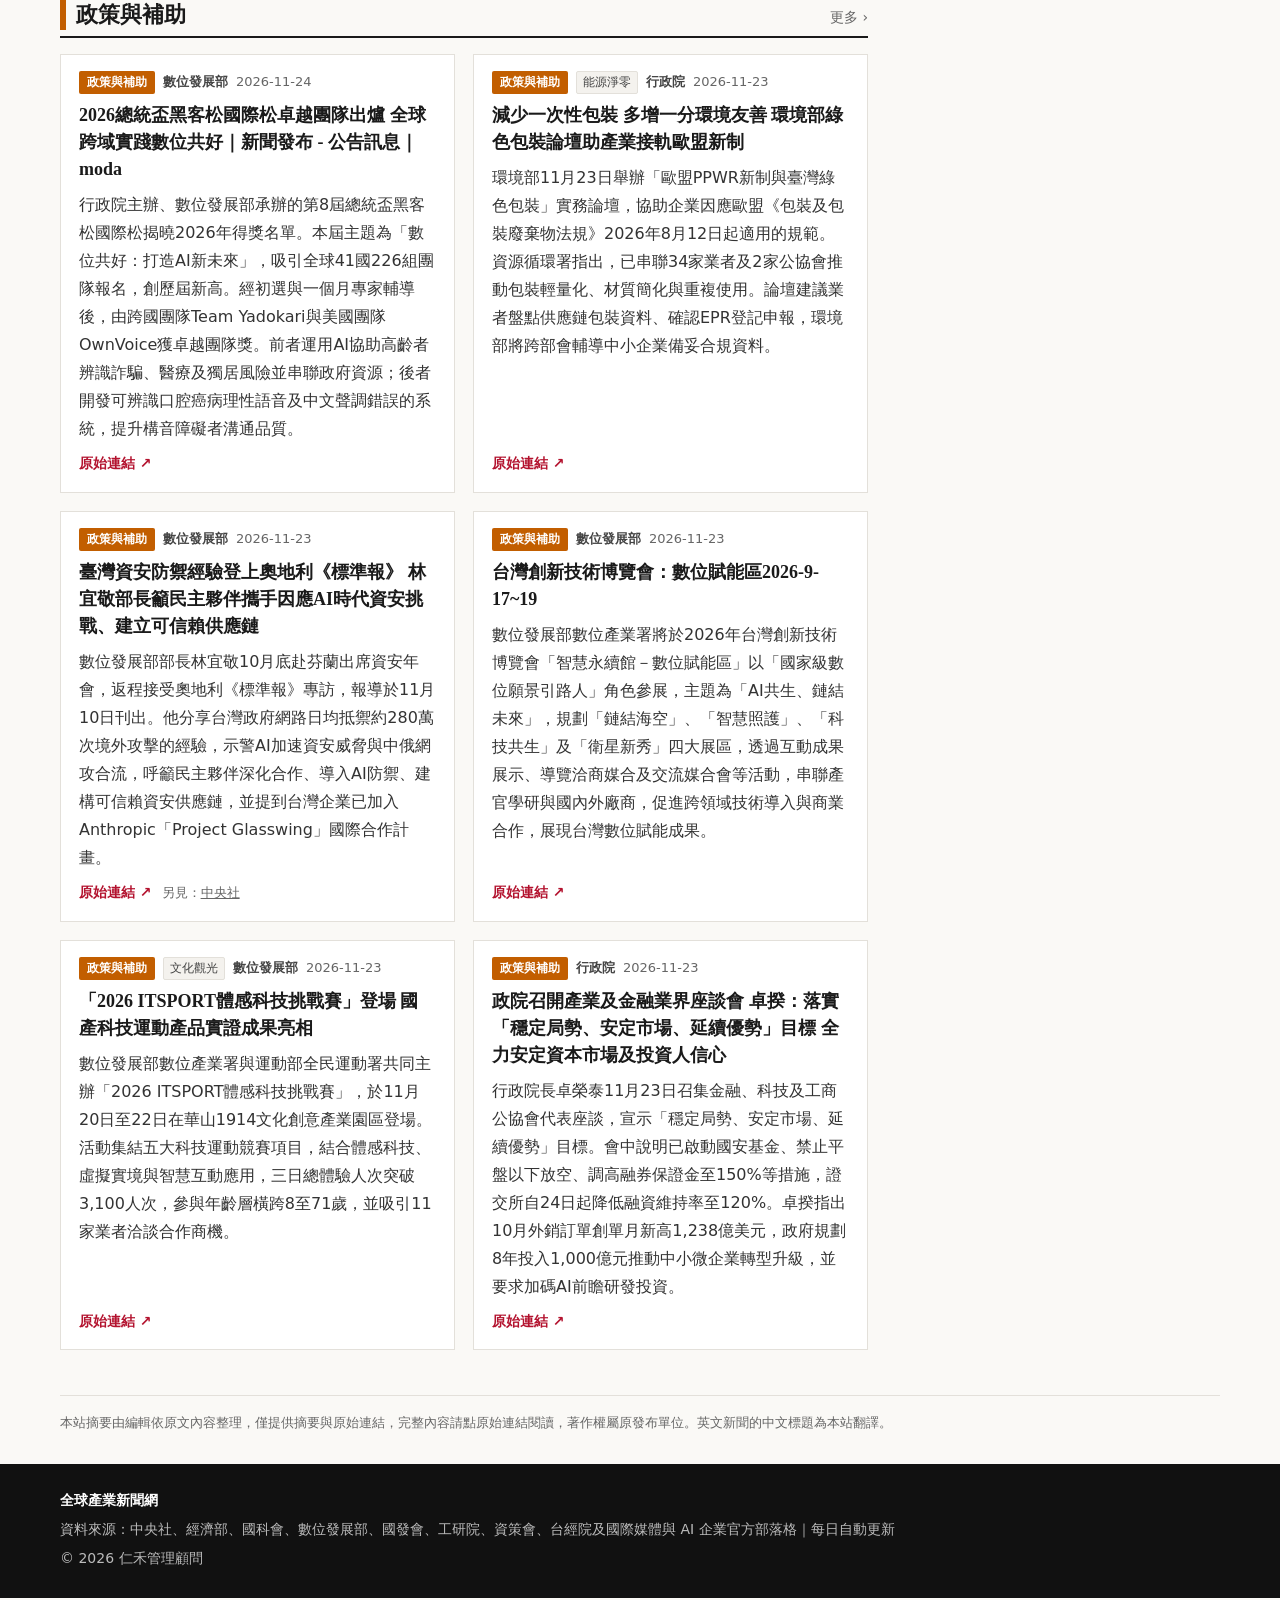
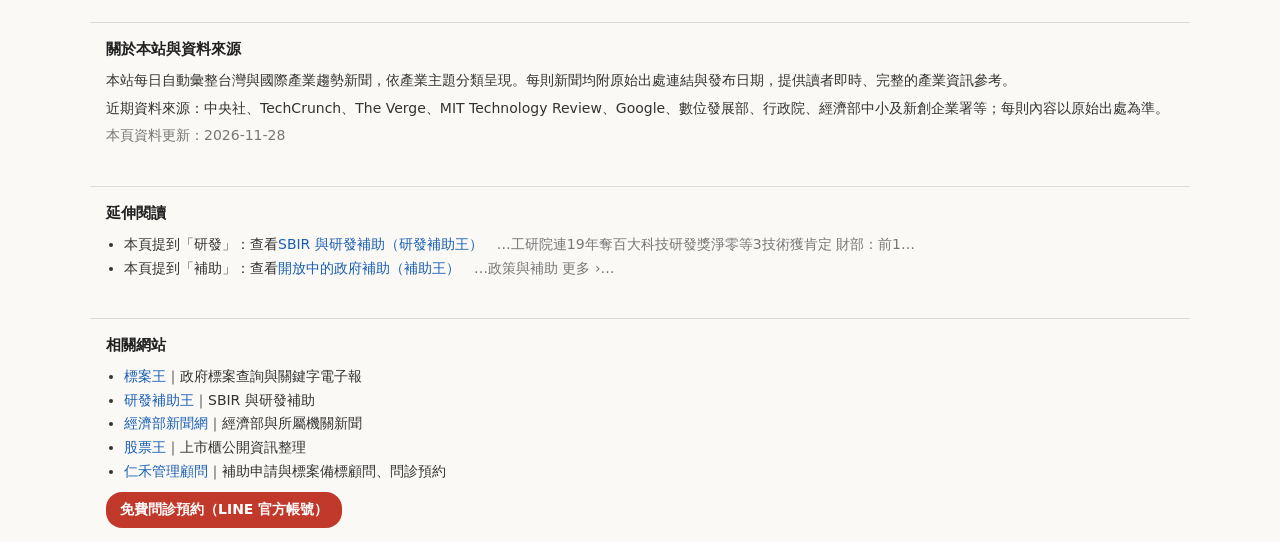
==== commit d7faec88: "新聞更新 2026-11-28 05:37" ====
--- a/index.html
+++ b/index.html
@@ -4,6 +4,7 @@
 <meta name="viewport" content="width=device-width,initial-scale=1">
 <title>全球產業新聞網</title><meta name="description" content="每日彙整台灣產業、全球 AI 發展、全球產業趨勢與政府政策補助新聞，提供摘要與原始連結。">
 <link rel="stylesheet" href="style.css">
+
 
 
 
@@ -77,7 +78,7 @@
 <meta property="og:description" content="每日彙整台灣產業、全球 AI 發展、全球產業趨勢與政府政策補助新聞，提供摘要與原始連結。">
 <meta property="og:url" content="https://web6.subsidyking.tw/">
 <meta name="twitter:card" content="summary"><meta name="twitter:title" content="全球產業新聞網"><meta name="twitter:description" content="每日彙整台灣產業、全球 AI 發展、全球產業趨勢與政府政策補助新聞，提供摘要與原始連結。">
-<script type="application/ld+json">{"@context":"https://schema.org","@graph":[{"@type":"Organization","@id":"https://web6.subsidyking.tw/#org","name":"仁禾管理顧問","url":"https://web6.subsidyking.tw/","email":"renhe74123@gmail.com","contactPoint":{"@type":"ContactPoint","contactType":"customer service","email":"renhe74123@gmail.com","availableLanguage":["zh-TW"]},"sameAs":["https://line.me/R/ti/p/@891tcxhu"]},{"@type":"WebSite","@id":"https://web6.subsidyking.tw/#website","url":"https://web6.subsidyking.tw/","name":"全球產業新聞網","description":"本站每日自動彙整台灣與國際產業趨勢新聞，依產業主題分類呈現。每則新聞均附原始出處連結與發布日期，提供讀者即時、完整的產業資訊參考。","inLanguage":"zh-Hant-TW","publisher":{"@id":"https://web6.subsidyking.tw/#org"}},{"@type":"ItemList","@id":"https://web6.subsidyking.tw/#latest","name":"全球產業新聞網 最新內容","itemListElement":[{"@type":"ListItem","position":1,"name":"黃仁勳強勢回歸輝達總部　馬斯克攜子現身合體慶賀","url":"https://www.cna.com.tw/news/aopl/202611260007.aspx"},{"@type":"ListItem","position":2,"name":"美301調查出爐擬對台稅率最高15%、特定商品可豁免","url":"https://www.cna.com.tw/news/aipl/202611260002.aspx"},{"@type":"ListItem","position":3,"name":"OpenAI says heavy ChatGPT users may hit limits sooner as it merges Chat and Work","url":"https://techcrunch.com/2026/11/25/openai-says-heavy-chatgpt-users-may-hit-limits-sooner-as-it-merges-chat-and-work/"},{"@type":"ListItem","position":4,"name":"傳美國準備調高關稅行政院：有信心反映先前談判成果","url":"https://www.cna.com.tw/news/aipl/202611250089.aspx"},{"@type":"ListItem","position":5,"name":"新加坡澳洲關鍵物資合作從燃料擴至食藥半導體","url":"https://www.cna.com.tw/news/aopl/202611250176.aspx"},{"@type":"ListItem","position":6,"name":"川普新一波大規模關稅民進黨團：可以樂觀正面期待","url":"https://www.cna.com.tw/news/aipl/202611250098.aspx"},{"@type":"ListItem","position":7,"name":"Anthropic’s Dario Amodei calls accusations of surrendering human control to AI ‘absurd’","url":"https://techcrunch.com/2026/11/25/anthropics-dario-amodei-calls-accusations-of-surrendering-human-control-to-ai-absurd/"},{"@type":"ListItem","position":8,"name":"工研院連19年奪百大科技研發獎淨零等3技術獲肯定","url":"https://www.cna.com.tw/news/afe/202611250227.aspx"},{"@type":"ListItem","position":9,"name":"財部：前10月隱形眼鏡出口4.5億美元全年拚歷史次高","url":"https://www.cna.com.tw/news/afe/202611250052.aspx"},{"@type":"ListItem","position":10,"name":"美擬對14經濟體加徵關稅　中國20%最高、台韓日歐盟15%","url":"https://www.cna.com.tw/news/aopl/202611250342.aspx"}]},{"@type":"WebPage","@id":"https://web6.subsidyking.tw/#webpage","url":"https://web6.subsidyking.tw/","name":"全球產業新聞網","isPartOf":{"@id":"https://web6.subsidyking.tw/#website"},"dateModified":"2026-11-26","about":"台灣與國際產業趨勢新聞"}]}</script><!--/GEO-->
+<script type="application/ld+json">{"@context":"https://schema.org","@graph":[{"@type":"Organization","@id":"https://web6.subsidyking.tw/#org","name":"仁禾管理顧問","url":"https://web6.subsidyking.tw/","email":"renhe74123@gmail.com","contactPoint":{"@type":"ContactPoint","contactType":"customer service","email":"renhe74123@gmail.com","availableLanguage":["zh-TW"]},"sameAs":["https://line.me/R/ti/p/@891tcxhu"]},{"@type":"WebSite","@id":"https://web6.subsidyking.tw/#website","url":"https://web6.subsidyking.tw/","name":"全球產業新聞網","description":"本站每日自動彙整台灣與國際產業趨勢新聞，依產業主題分類呈現。每則新聞均附原始出處連結與發布日期，提供讀者即時、完整的產業資訊參考。","inLanguage":"zh-Hant-TW","publisher":{"@id":"https://web6.subsidyking.tw/#org"}},{"@type":"ItemList","@id":"https://web6.subsidyking.tw/#latest","name":"全球產業新聞網 最新內容","itemListElement":[{"@type":"ListItem","position":1,"name":"黃仁勳強勢回歸輝達總部　馬斯克攜子現身合體慶賀","url":"https://www.cna.com.tw/news/aopl/202611260007.aspx"},{"@type":"ListItem","position":2,"name":"美301調查出爐擬對台稅率最高15%、特定商品可豁免","url":"https://www.cna.com.tw/news/aipl/202611260002.aspx"},{"@type":"ListItem","position":3,"name":"OpenAI says heavy ChatGPT users may hit limits sooner as it merges Chat and Work","url":"https://techcrunch.com/2026/11/25/openai-says-heavy-chatgpt-users-may-hit-limits-sooner-as-it-merges-chat-and-work/"},{"@type":"ListItem","position":4,"name":"傳美國準備調高關稅行政院：有信心反映先前談判成果","url":"https://www.cna.com.tw/news/aipl/202611250089.aspx"},{"@type":"ListItem","position":5,"name":"新加坡澳洲關鍵物資合作從燃料擴至食藥半導體","url":"https://www.cna.com.tw/news/aopl/202611250176.aspx"},{"@type":"ListItem","position":6,"name":"川普新一波大規模關稅民進黨團：可以樂觀正面期待","url":"https://www.cna.com.tw/news/aipl/202611250098.aspx"},{"@type":"ListItem","position":7,"name":"Anthropic’s Dario Amodei calls accusations of surrendering human control to AI ‘absurd’","url":"https://techcrunch.com/2026/11/25/anthropics-dario-amodei-calls-accusations-of-surrendering-human-control-to-ai-absurd/"},{"@type":"ListItem","position":8,"name":"工研院連19年奪百大科技研發獎淨零等3技術獲肯定","url":"https://www.cna.com.tw/news/afe/202611250227.aspx"},{"@type":"ListItem","position":9,"name":"財部：前10月隱形眼鏡出口4.5億美元全年拚歷史次高","url":"https://www.cna.com.tw/news/afe/202611250052.aspx"},{"@type":"ListItem","position":10,"name":"美擬對14經濟體加徵關稅　中國20%最高、台韓日歐盟15%","url":"https://www.cna.com.tw/news/aopl/202611250342.aspx"}]},{"@type":"WebPage","@id":"https://web6.subsidyking.tw/#webpage","url":"https://web6.subsidyking.tw/","name":"全球產業新聞網","isPartOf":{"@id":"https://web6.subsidyking.tw/#website"},"dateModified":"2026-11-28","about":"台灣與國際產業趨勢新聞"}]}</script><!--/GEO-->
 </head><body>
 <div class="topbar"><div class="wrap"><span id="today"></span><span id="upd"></span></div></div>
 <header class="masthead"><div class="wrap"><a href="./" class="brand"><span class="mark">產</span><div><h1 class="brand-h1">全球產業新聞網</h1><small>GLOBAL INDUSTRY NEWS</small></div></a></div></header><!--MX:geosum--><section class="geo-sum mx-geosum" aria-label="重點摘要" style="max-width:1100px;margin:12px auto 0;padding:10px 16px;background:#fffdf7;border-left:4px solid #f08a24;font-size:14px;line-height:1.7;color:#333;box-sizing:border-box"><b>重點摘要：</b>全球產業新聞網｜台灣與國際產業趨勢新聞。目前收錄 1,655 則，最新一則日期 2026-11-26；每則附原始出處連結，內容以原發布單位公告為準。維護：仁禾管理顧問。</section><!--/MX:geosum-->
@@ -98,5 +99,5 @@
 </main>
 <footer><div class="wrap"><b>全球產業新聞網</b><p>資料來源：中央社、經濟部、國科會、數位發展部、國發會、工研院、資策會、台經院及國際媒體與 AI 企業官方部落格｜每日自動更新</p><p>© 2026 仁禾管理顧問</p></div></footer>
 <script src="data.js"></script><script src="app.js"></script>
-<!--MX:about--><section class="mx-box mx-about" id="about-data" aria-label="關於本站與資料來源"><h2>關於本站與資料來源</h2><p style="margin:0">本站每日自動彙整台灣與國際產業趨勢新聞，依產業主題分類呈現。每則新聞均附原始出處連結與發布日期，提供讀者即時、完整的產業資訊參考。</p><p style="margin:4px 0 0">近期資料來源：中央社、TechCrunch、The Verge、MIT Technology Review、Google、數位發展部、行政院、經濟部中小及新創企業署等；每則內容以原始出處為準。</p><p style="margin:4px 0 0;color:#777">本頁資料更新：2026-11-26</p></section><!--/MX:about--><!--MX:context--><section class="mx-box mx-context" aria-label="延伸閱讀"><h2>延伸閱讀</h2><ul><li>本頁提到「研發」：查看<a href="https://web20.subsidyking.tw/">SBIR 與研發補助（研發補助王）</a><span style="color:#777">　…工研院連19年奪百大科技研發獎淨零等3技術獲肯定 財部：前1…</span></li><li>本頁提到「補助」：查看<a href="https://www.subsidyking.tw/">開放中的政府補助（補助王）</a><span style="color:#777">　…政策與補助 更多 ›…</span></li></ul></section><!--/MX:context--><!--MX:footer--><style>.mx-box{max-width:1100px;margin:24px auto 0;padding:14px 16px;box-sizing:border-box;font-size:14px;line-height:1.7;color:#333;border-top:1px solid #ddd}.mx-box h2{font-size:15px;margin:0 0 6px;color:#222}.mx-box ul{margin:0;padding-left:18px}.mx-box a{color:#1a5fb4}.mx-cta{display:inline-block;margin-top:8px;padding:6px 14px;background:#c0392b;color:#fff!important;border-radius:16px;text-decoration:none;font-weight:bold}.mx-fab{position:fixed;right:14px;bottom:16px;z-index:9990;padding:10px 16px;background:#c0392b;color:#fff!important;border-radius:22px;box-shadow:0 2px 8px rgba(0,0,0,.25);text-decoration:none;font-weight:bold;font-size:15px}@media (max-width:860px){body{padding-bottom:96px}.geo-sum{padding-bottom:20px}.mx-fab{bottom:12px;right:12px}}@media print{.mx-fab{display:none}}</style><aside class="mx-box mx-related" aria-label="相關網站"><h2>相關網站</h2><ul><li><a href="https://www.bidking.tw/">標案王</a>｜政府標案查詢與關鍵字電子報</li><li><a href="https://web20.subsidyking.tw/">研發補助王</a>｜SBIR 與研發補助</li><li><a href="https://web8.subsidyking.tw/">經濟部新聞網</a>｜經濟部與所屬機關新聞</li><li><a href="https://web5.subsidyking.tw/">股票王</a>｜上市櫃公開資訊整理</li><li><a href="https://web18.subsidyking.tw/?utm_source=web6.subsidyking.tw&utm_medium=matrix">仁禾管理顧問</a>｜補助申請與標案備標顧問、問診預約</li></ul><a class="mx-cta" href="https://line.me/R/ti/p/@891tcxhu" target="_blank" rel="noopener" onclick="if(window.gtag)gtag('event','click_consult',{site:'web6.subsidyking.tw'})">免費問診預約（LINE 官方帳號）</a></aside><!--/MX:footer-->
+<!--MX:about--><section class="mx-box mx-about" id="about-data" aria-label="關於本站與資料來源"><h2>關於本站與資料來源</h2><p style="margin:0">本站每日自動彙整台灣與國際產業趨勢新聞，依產業主題分類呈現。每則新聞均附原始出處連結與發布日期，提供讀者即時、完整的產業資訊參考。</p><p style="margin:4px 0 0">近期資料來源：中央社、TechCrunch、The Verge、MIT Technology Review、Google、數位發展部、行政院、經濟部中小及新創企業署等；每則內容以原始出處為準。</p><p style="margin:4px 0 0;color:#777">本頁資料更新：2026-11-28</p></section><!--/MX:about--><!--MX:context--><section class="mx-box mx-context" aria-label="延伸閱讀"><h2>延伸閱讀</h2><ul><li>本頁提到「研發」：查看<a href="https://web20.subsidyking.tw/">SBIR 與研發補助（研發補助王）</a><span style="color:#777">　…工研院連19年奪百大科技研發獎淨零等3技術獲肯定 財部：前1…</span></li><li>本頁提到「補助」：查看<a href="https://www.subsidyking.tw/">開放中的政府補助（補助王）</a><span style="color:#777">　…政策與補助 更多 ›…</span></li></ul></section><!--/MX:context--><!--MX:footer--><style>.mx-box{max-width:1100px;margin:24px auto 0;padding:14px 16px;box-sizing:border-box;font-size:14px;line-height:1.7;color:#333;border-top:1px solid #ddd}.mx-box h2{font-size:15px;margin:0 0 6px;color:#222}.mx-box ul{margin:0;padding-left:18px}.mx-box a{color:#1a5fb4}.mx-cta{display:inline-block;margin-top:8px;padding:6px 14px;background:#c0392b;color:#fff!important;border-radius:16px;text-decoration:none;font-weight:bold}.mx-fab{position:fixed;right:14px;bottom:16px;z-index:9990;padding:10px 16px;background:#c0392b;color:#fff!important;border-radius:22px;box-shadow:0 2px 8px rgba(0,0,0,.25);text-decoration:none;font-weight:bold;font-size:15px}@media (max-width:860px){body{padding-bottom:96px}.geo-sum{padding-bottom:20px}.mx-fab{bottom:12px;right:12px}}@media print{.mx-fab{display:none}}</style><aside class="mx-box mx-related" aria-label="相關網站"><h2>相關網站</h2><ul><li><a href="https://www.bidking.tw/">標案王</a>｜政府標案查詢與關鍵字電子報</li><li><a href="https://web20.subsidyking.tw/">研發補助王</a>｜SBIR 與研發補助</li><li><a href="https://web8.subsidyking.tw/">經濟部新聞網</a>｜經濟部與所屬機關新聞</li><li><a href="https://web5.subsidyking.tw/">股票王</a>｜上市櫃公開資訊整理</li><li><a href="https://web18.subsidyking.tw/?utm_source=web6.subsidyking.tw&utm_medium=matrix">仁禾管理顧問</a>｜補助申請與標案備標顧問、問診預約</li></ul><a class="mx-cta" href="https://line.me/R/ti/p/@891tcxhu" target="_blank" rel="noopener" onclick="if(window.gtag)gtag('event','click_consult',{site:'web6.subsidyking.tw'})">免費問診預約（LINE 官方帳號）</a></aside><!--/MX:footer-->
 </body></html>
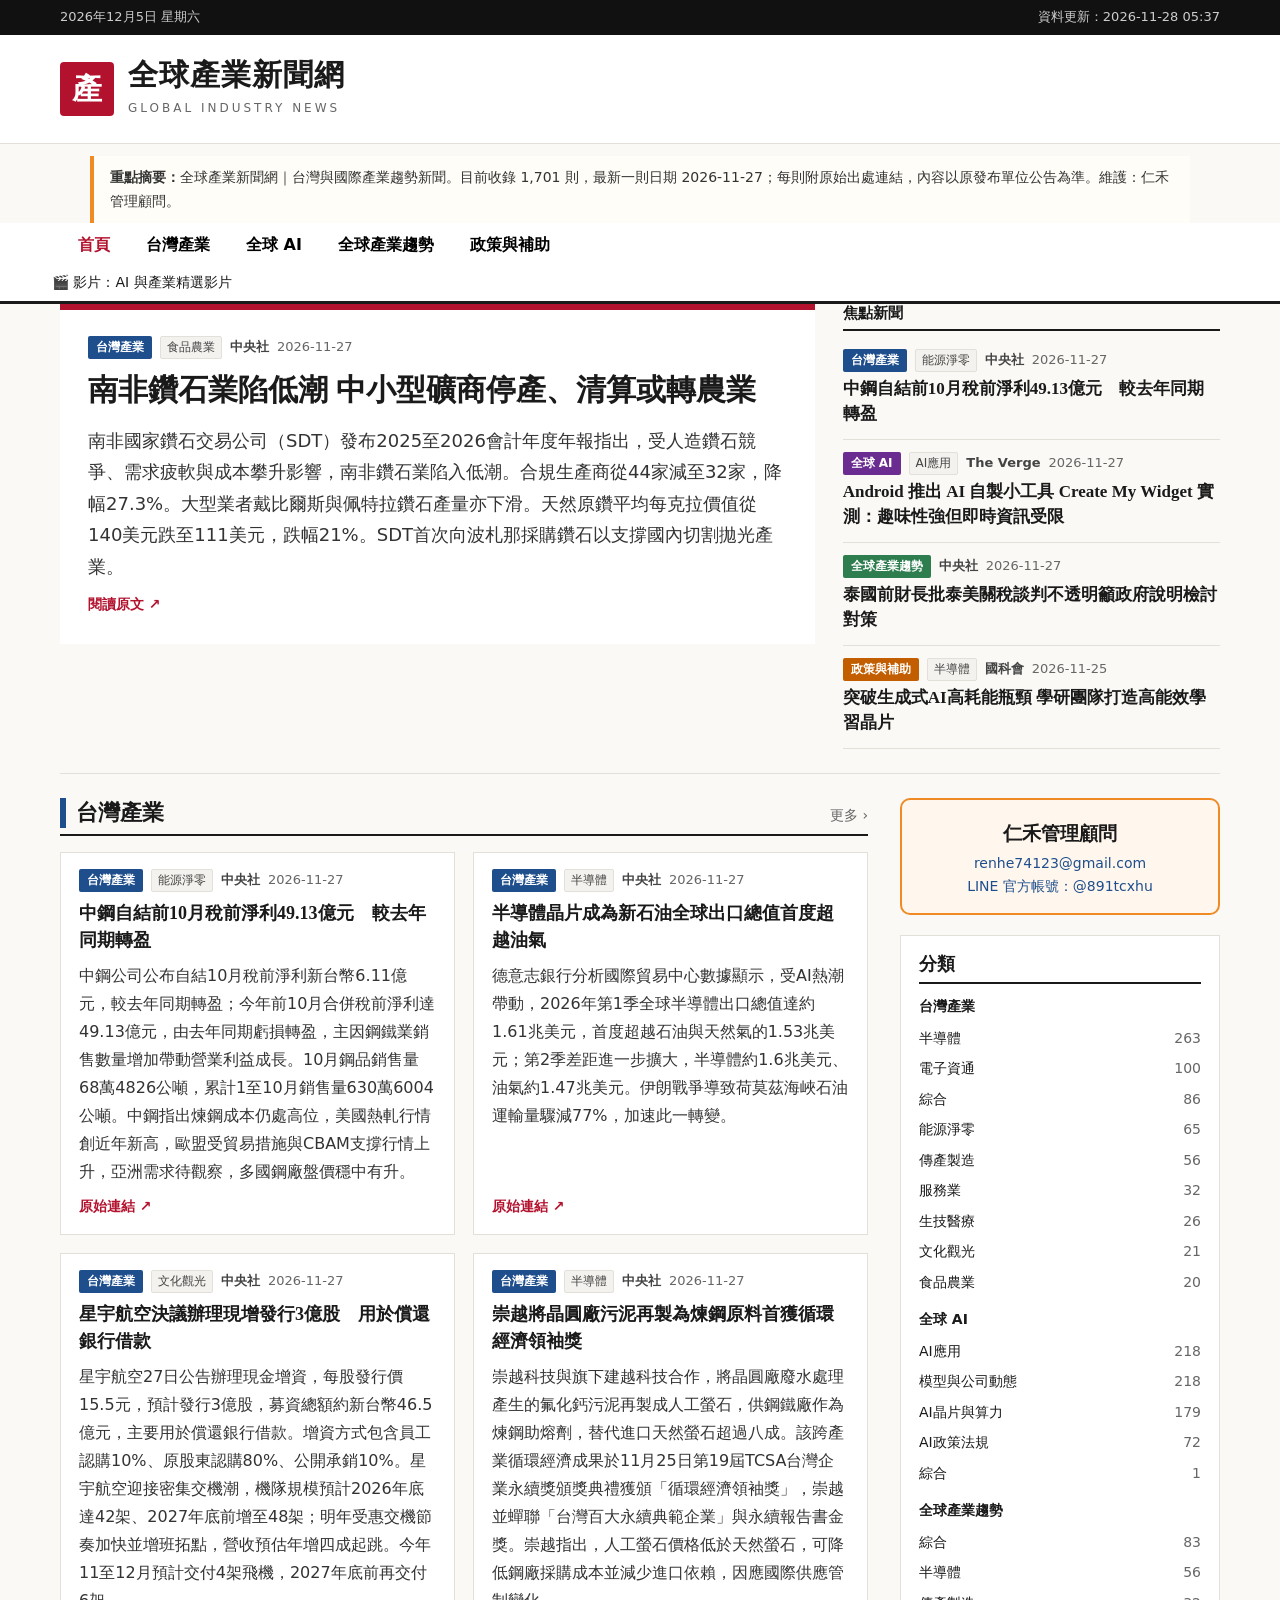
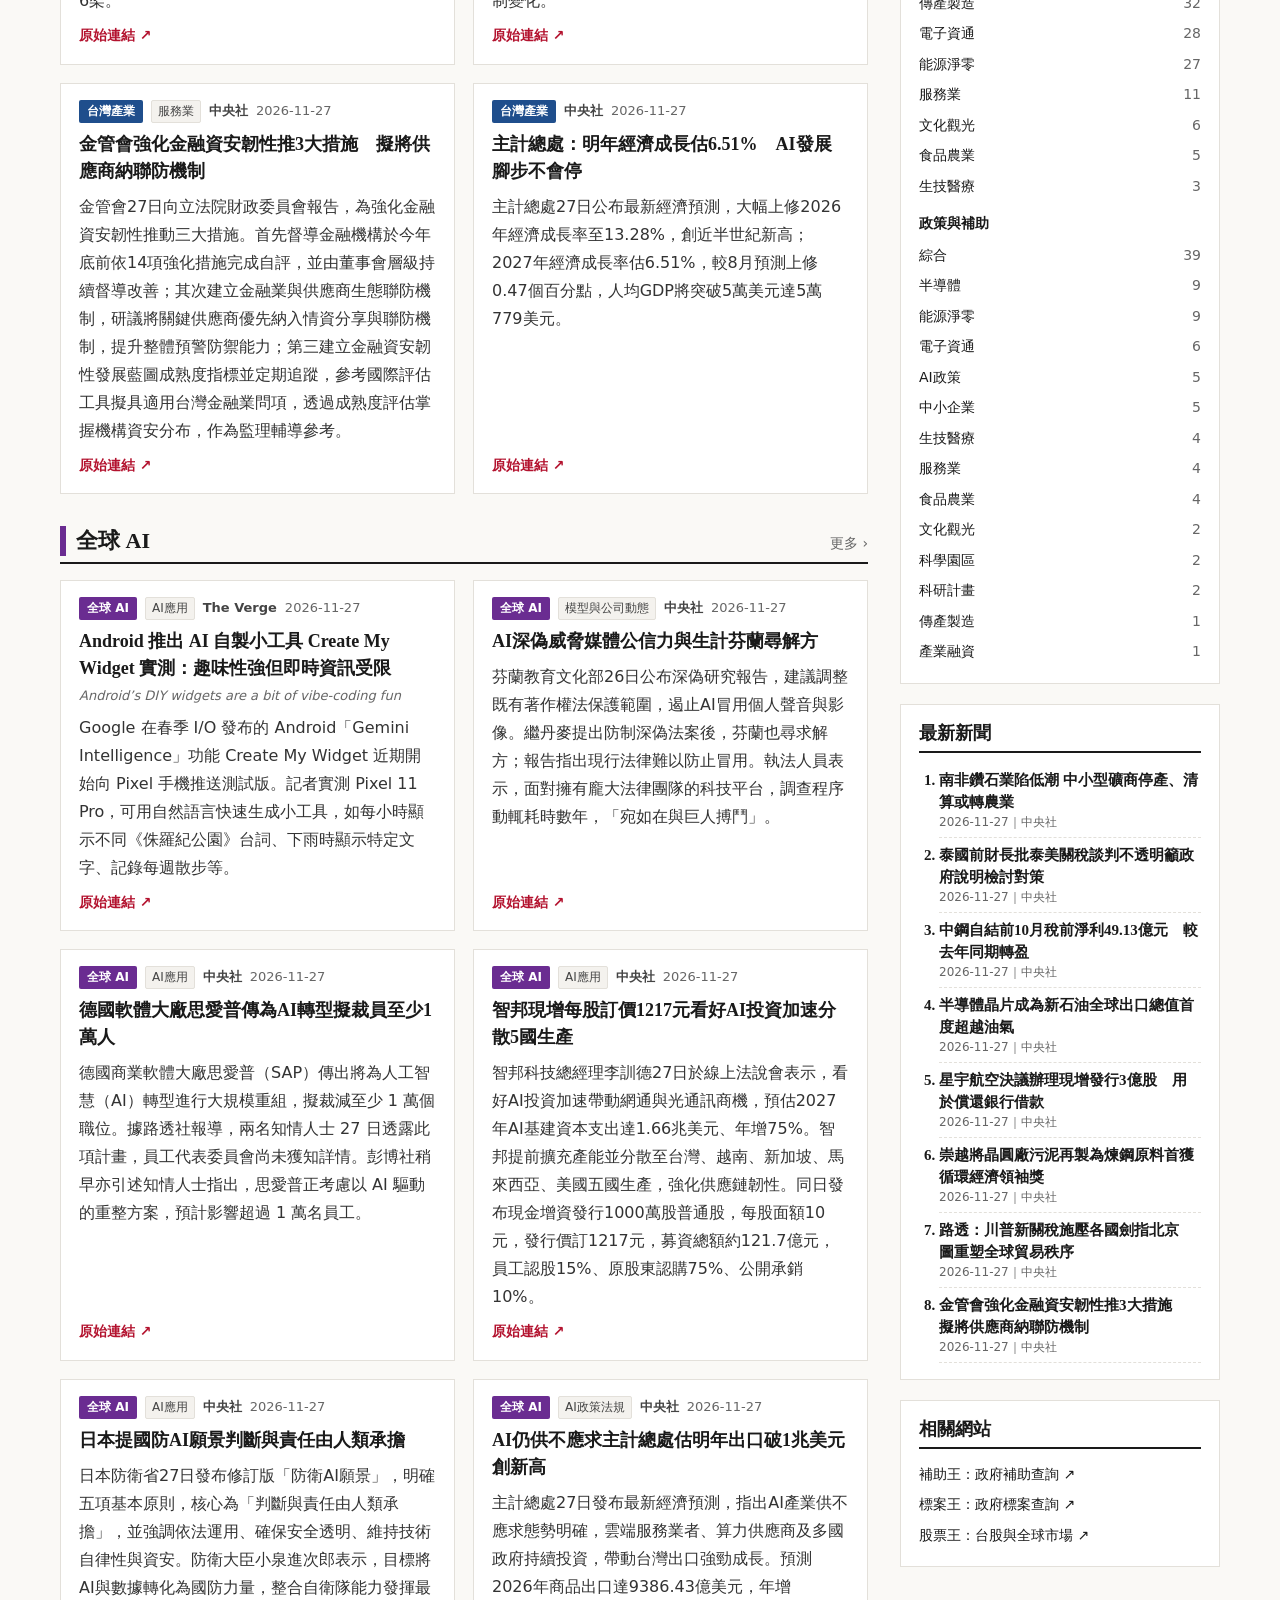
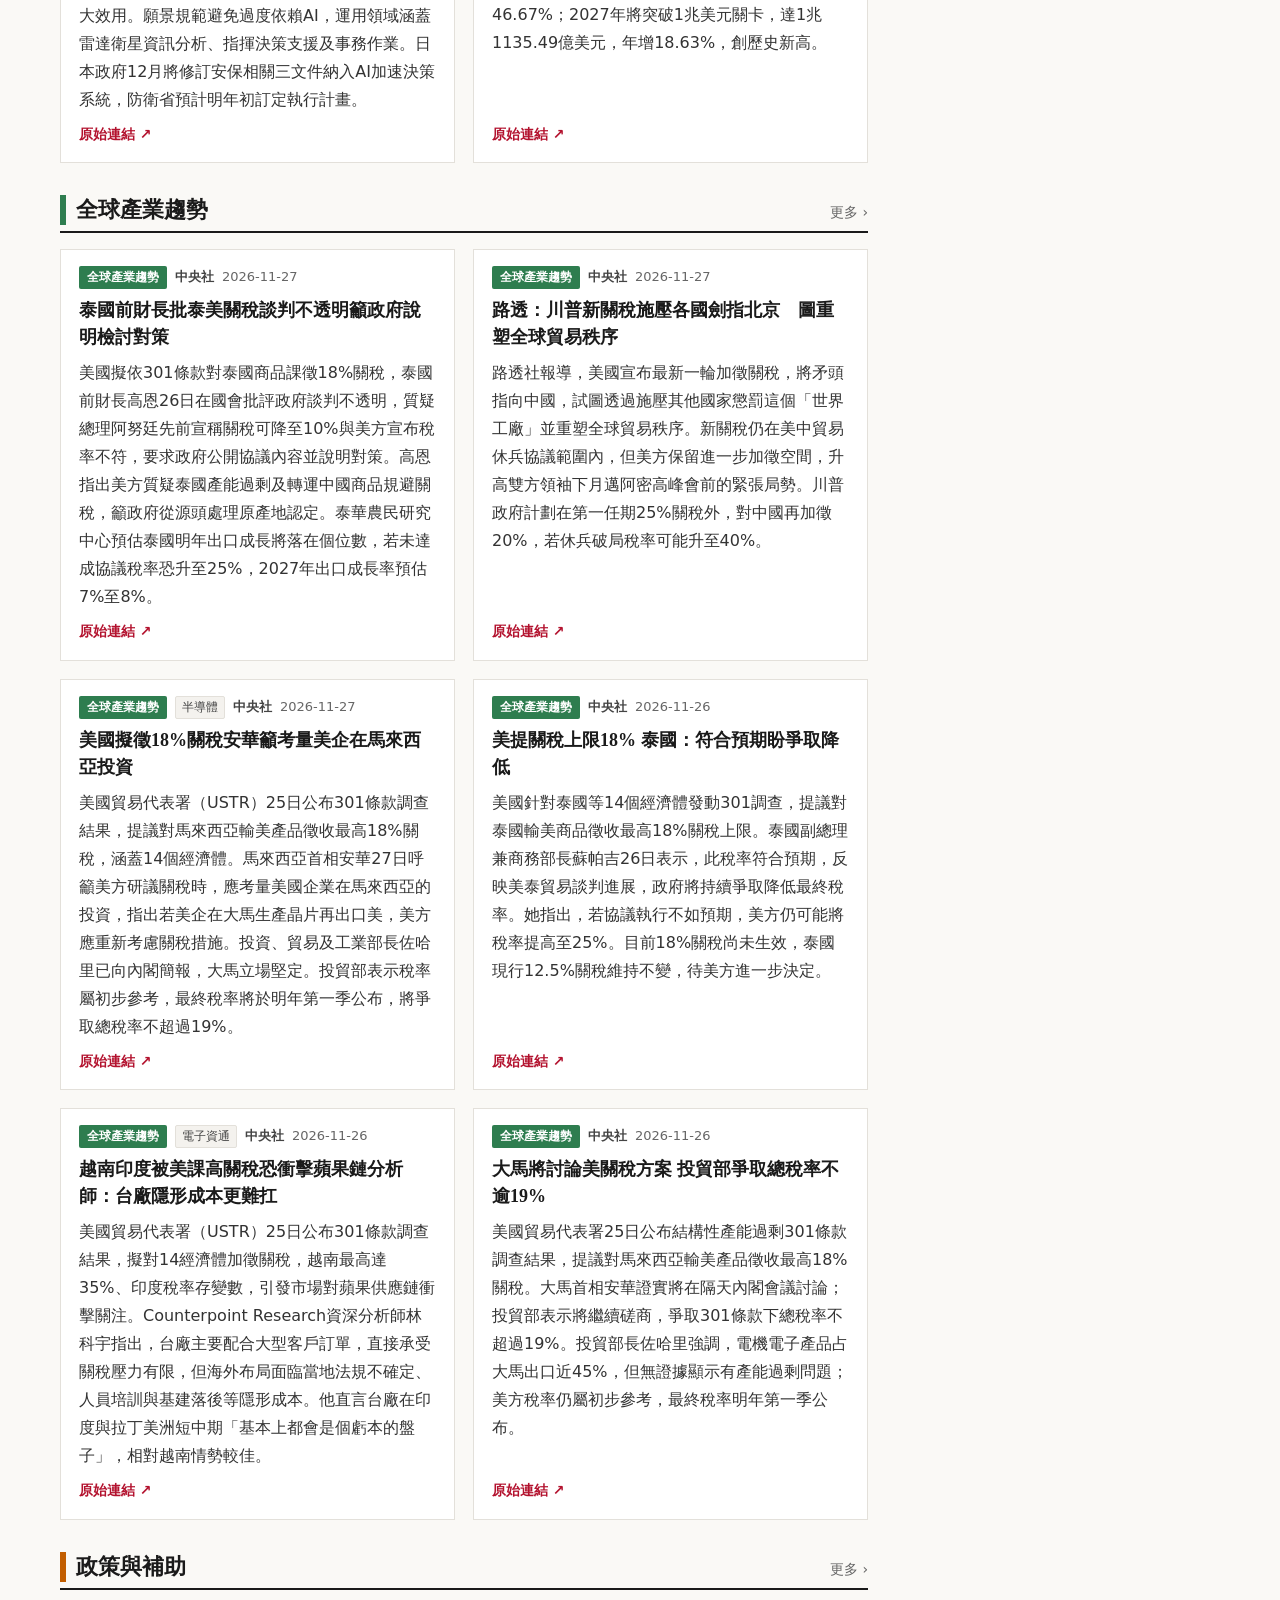
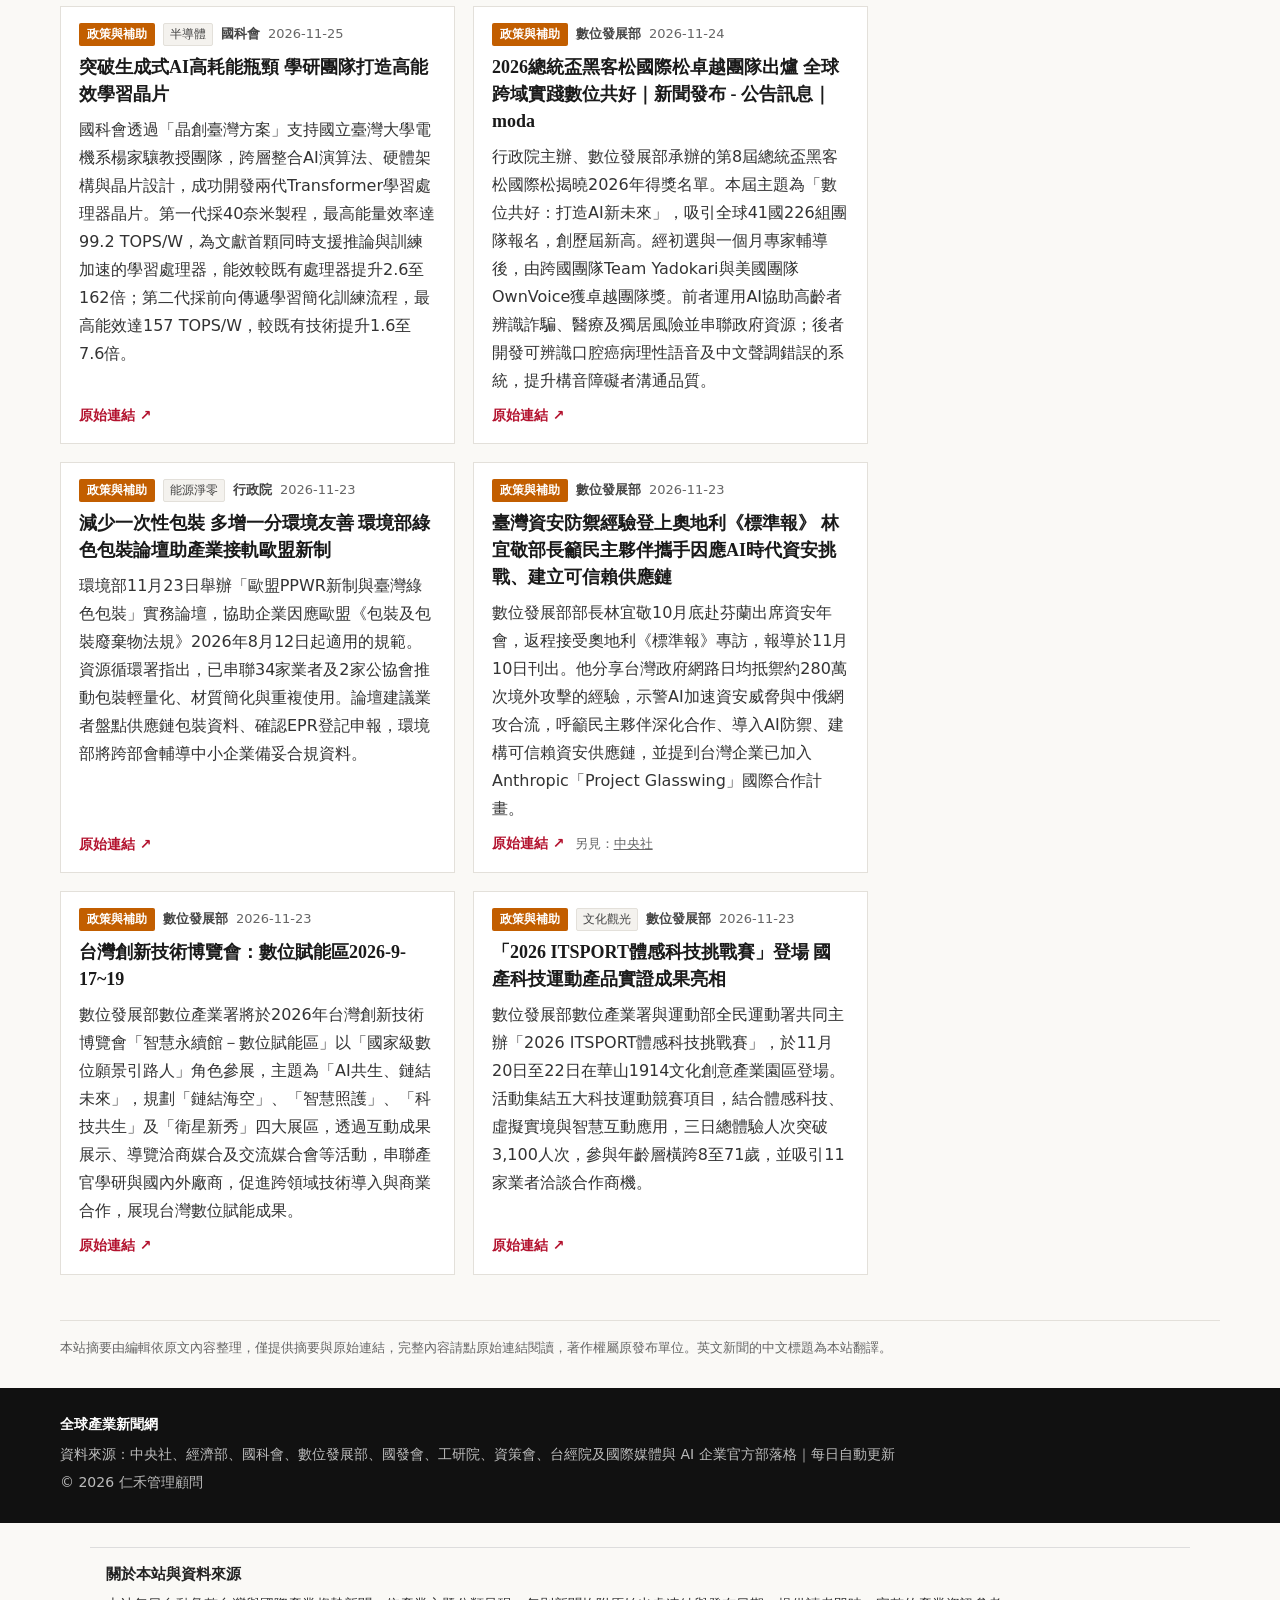
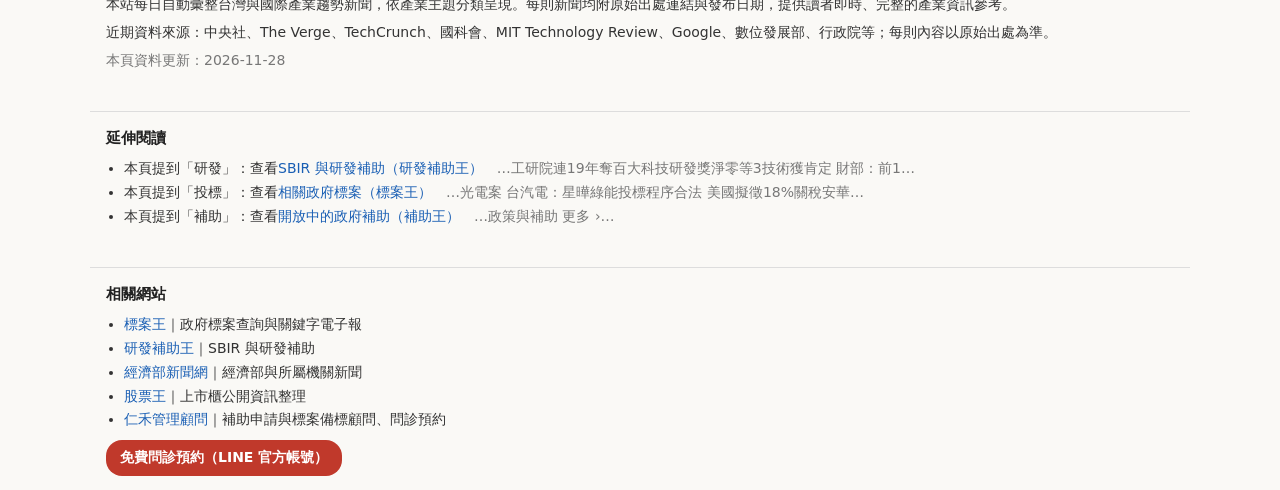
==== commit c2640e9a: "新聞更新 2026-11-28 05:43" ====
--- a/index.html
+++ b/index.html
@@ -4,6 +4,7 @@
 <meta name="viewport" content="width=device-width,initial-scale=1">
 <title>全球產業新聞網</title><meta name="description" content="每日彙整台灣產業、全球 AI 發展、全球產業趨勢與政府政策補助新聞，提供摘要與原始連結。">
 <link rel="stylesheet" href="style.css">
+
 
 
 
@@ -78,10 +79,10 @@
 <meta property="og:description" content="每日彙整台灣產業、全球 AI 發展、全球產業趨勢與政府政策補助新聞，提供摘要與原始連結。">
 <meta property="og:url" content="https://web6.subsidyking.tw/">
 <meta name="twitter:card" content="summary"><meta name="twitter:title" content="全球產業新聞網"><meta name="twitter:description" content="每日彙整台灣產業、全球 AI 發展、全球產業趨勢與政府政策補助新聞，提供摘要與原始連結。">
-<script type="application/ld+json">{"@context":"https://schema.org","@graph":[{"@type":"Organization","@id":"https://web6.subsidyking.tw/#org","name":"仁禾管理顧問","url":"https://web6.subsidyking.tw/","email":"renhe74123@gmail.com","contactPoint":{"@type":"ContactPoint","contactType":"customer service","email":"renhe74123@gmail.com","availableLanguage":["zh-TW"]},"sameAs":["https://line.me/R/ti/p/@891tcxhu"]},{"@type":"WebSite","@id":"https://web6.subsidyking.tw/#website","url":"https://web6.subsidyking.tw/","name":"全球產業新聞網","description":"本站每日自動彙整台灣與國際產業趨勢新聞，依產業主題分類呈現。每則新聞均附原始出處連結與發布日期，提供讀者即時、完整的產業資訊參考。","inLanguage":"zh-Hant-TW","publisher":{"@id":"https://web6.subsidyking.tw/#org"}},{"@type":"ItemList","@id":"https://web6.subsidyking.tw/#latest","name":"全球產業新聞網 最新內容","itemListElement":[{"@type":"ListItem","position":1,"name":"黃仁勳強勢回歸輝達總部　馬斯克攜子現身合體慶賀","url":"https://www.cna.com.tw/news/aopl/202611260007.aspx"},{"@type":"ListItem","position":2,"name":"美301調查出爐擬對台稅率最高15%、特定商品可豁免","url":"https://www.cna.com.tw/news/aipl/202611260002.aspx"},{"@type":"ListItem","position":3,"name":"OpenAI says heavy ChatGPT users may hit limits sooner as it merges Chat and Work","url":"https://techcrunch.com/2026/11/25/openai-says-heavy-chatgpt-users-may-hit-limits-sooner-as-it-merges-chat-and-work/"},{"@type":"ListItem","position":4,"name":"傳美國準備調高關稅行政院：有信心反映先前談判成果","url":"https://www.cna.com.tw/news/aipl/202611250089.aspx"},{"@type":"ListItem","position":5,"name":"新加坡澳洲關鍵物資合作從燃料擴至食藥半導體","url":"https://www.cna.com.tw/news/aopl/202611250176.aspx"},{"@type":"ListItem","position":6,"name":"川普新一波大規模關稅民進黨團：可以樂觀正面期待","url":"https://www.cna.com.tw/news/aipl/202611250098.aspx"},{"@type":"ListItem","position":7,"name":"Anthropic’s Dario Amodei calls accusations of surrendering human control to AI ‘absurd’","url":"https://techcrunch.com/2026/11/25/anthropics-dario-amodei-calls-accusations-of-surrendering-human-control-to-ai-absurd/"},{"@type":"ListItem","position":8,"name":"工研院連19年奪百大科技研發獎淨零等3技術獲肯定","url":"https://www.cna.com.tw/news/afe/202611250227.aspx"},{"@type":"ListItem","position":9,"name":"財部：前10月隱形眼鏡出口4.5億美元全年拚歷史次高","url":"https://www.cna.com.tw/news/afe/202611250052.aspx"},{"@type":"ListItem","position":10,"name":"美擬對14經濟體加徵關稅　中國20%最高、台韓日歐盟15%","url":"https://www.cna.com.tw/news/aopl/202611250342.aspx"}]},{"@type":"WebPage","@id":"https://web6.subsidyking.tw/#webpage","url":"https://web6.subsidyking.tw/","name":"全球產業新聞網","isPartOf":{"@id":"https://web6.subsidyking.tw/#website"},"dateModified":"2026-11-28","about":"台灣與國際產業趨勢新聞"}]}</script><!--/GEO-->
+<script type="application/ld+json">{"@context":"https://schema.org","@graph":[{"@type":"Organization","@id":"https://web6.subsidyking.tw/#org","name":"仁禾管理顧問","url":"https://web6.subsidyking.tw/","email":"renhe74123@gmail.com","contactPoint":{"@type":"ContactPoint","contactType":"customer service","email":"renhe74123@gmail.com","availableLanguage":["zh-TW"]},"sameAs":["https://line.me/R/ti/p/@891tcxhu"]},{"@type":"WebSite","@id":"https://web6.subsidyking.tw/#website","url":"https://web6.subsidyking.tw/","name":"全球產業新聞網","description":"本站每日自動彙整台灣與國際產業趨勢新聞，依產業主題分類呈現。每則新聞均附原始出處連結與發布日期，提供讀者即時、完整的產業資訊參考。","inLanguage":"zh-Hant-TW","publisher":{"@id":"https://web6.subsidyking.tw/#org"}},{"@type":"ItemList","@id":"https://web6.subsidyking.tw/#latest","name":"全球產業新聞網 最新內容","itemListElement":[{"@type":"ListItem","position":1,"name":"南非鑽石業陷低潮 中小型礦商停產、清算或轉農業","url":"https://www.cna.com.tw/news/aopl/202611270275.aspx"},{"@type":"ListItem","position":2,"name":"泰國前財長批泰美關稅談判不透明籲政府說明檢討對策","url":"https://www.cna.com.tw/news/aopl/202611270138.aspx"},{"@type":"ListItem","position":3,"name":"中鋼自結前10月稅前淨利49.13億元　較去年同期轉盈","url":"https://www.cna.com.tw/news/afe/202611270245.aspx"},{"@type":"ListItem","position":4,"name":"半導體晶片成為新石油全球出口總值首度超越油氣","url":"https://www.cna.com.tw/news/afe/202611270132.aspx"},{"@type":"ListItem","position":5,"name":"星宇航空決議辦理現增發行3億股　用於償還銀行借款","url":"https://www.cna.com.tw/news/afe/202611270243.aspx"},{"@type":"ListItem","position":6,"name":"崇越將晶圓廠污泥再製為煉鋼原料首獲循環經濟領袖獎","url":"https://www.cna.com.tw/news/newsworld/20261127n005.aspx"},{"@type":"ListItem","position":7,"name":"路透：川普新關稅施壓各國劍指北京　圖重塑全球貿易秩序","url":"https://www.cna.com.tw/news/aopl/202611270242.aspx"},{"@type":"ListItem","position":8,"name":"金管會強化金融資安韌性推3大措施　擬將供應商納聯防機制","url":"https://www.cna.com.tw/news/afe/202611270238.aspx"},{"@type":"ListItem","position":9,"name":"Android’s DIY widgets are a bit of vibe-coding fun","url":"https://www.theverge.com/tech/1041801/android-intelligence-create-my-widget-gemini"},{"@type":"ListItem","position":10,"name":"主計總處：明年經濟成長估6.51%　AI發展腳步不會停","url":"https://www.cna.com.tw/news/afe/202611270234.aspx"}]},{"@type":"WebPage","@id":"https://web6.subsidyking.tw/#webpage","url":"https://web6.subsidyking.tw/","name":"全球產業新聞網","isPartOf":{"@id":"https://web6.subsidyking.tw/#website"},"dateModified":"2026-11-28","about":"台灣與國際產業趨勢新聞"}]}</script><!--/GEO-->
 </head><body>
 <div class="topbar"><div class="wrap"><span id="today"></span><span id="upd"></span></div></div>
-<header class="masthead"><div class="wrap"><a href="./" class="brand"><span class="mark">產</span><div><h1 class="brand-h1">全球產業新聞網</h1><small>GLOBAL INDUSTRY NEWS</small></div></a></div></header><!--MX:geosum--><section class="geo-sum mx-geosum" aria-label="重點摘要" style="max-width:1100px;margin:12px auto 0;padding:10px 16px;background:#fffdf7;border-left:4px solid #f08a24;font-size:14px;line-height:1.7;color:#333;box-sizing:border-box"><b>重點摘要：</b>全球產業新聞網｜台灣與國際產業趨勢新聞。目前收錄 1,655 則，最新一則日期 2026-11-26；每則附原始出處連結，內容以原發布單位公告為準。維護：仁禾管理顧問。</section><!--/MX:geosum-->
+<header class="masthead"><div class="wrap"><a href="./" class="brand"><span class="mark">產</span><div><h1 class="brand-h1">全球產業新聞網</h1><small>GLOBAL INDUSTRY NEWS</small></div></a></div></header><!--MX:geosum--><section class="geo-sum mx-geosum" aria-label="重點摘要" style="max-width:1100px;margin:12px auto 0;padding:10px 16px;background:#fffdf7;border-left:4px solid #f08a24;font-size:14px;line-height:1.7;color:#333;box-sizing:border-box"><b>重點摘要：</b>全球產業新聞網｜台灣與國際產業趨勢新聞。目前收錄 1,701 則，最新一則日期 2026-11-27；每則附原始出處連結，內容以原發布單位公告為準。維護：仁禾管理顧問。</section><!--/MX:geosum-->
 <nav class="catnav"><div class="wrap" id="tabs"></div><div class="wrap" style="padding:2px 12px 6px;font-size:14px"><a href="/videos.html">🎬 影片：AI 與產業精選影片</a></div></nav>
 <div class="mad wrap"><b>仁禾管理顧問</b><br><a href="mailto:renhe74123@gmail.com">renhe74123@gmail.com</a>｜<a href="https://line.me/R/ti/p/@891tcxhu" target="_blank" rel="noopener">LINE 官方帳號：@891tcxhu</a></div>
 <main class="wrap">
@@ -99,5 +100,5 @@
 </main>
 <footer><div class="wrap"><b>全球產業新聞網</b><p>資料來源：中央社、經濟部、國科會、數位發展部、國發會、工研院、資策會、台經院及國際媒體與 AI 企業官方部落格｜每日自動更新</p><p>© 2026 仁禾管理顧問</p></div></footer>
 <script src="data.js"></script><script src="app.js"></script>
-<!--MX:about--><section class="mx-box mx-about" id="about-data" aria-label="關於本站與資料來源"><h2>關於本站與資料來源</h2><p style="margin:0">本站每日自動彙整台灣與國際產業趨勢新聞，依產業主題分類呈現。每則新聞均附原始出處連結與發布日期，提供讀者即時、完整的產業資訊參考。</p><p style="margin:4px 0 0">近期資料來源：中央社、TechCrunch、The Verge、MIT Technology Review、Google、數位發展部、行政院、經濟部中小及新創企業署等；每則內容以原始出處為準。</p><p style="margin:4px 0 0;color:#777">本頁資料更新：2026-11-28</p></section><!--/MX:about--><!--MX:context--><section class="mx-box mx-context" aria-label="延伸閱讀"><h2>延伸閱讀</h2><ul><li>本頁提到「研發」：查看<a href="https://web20.subsidyking.tw/">SBIR 與研發補助（研發補助王）</a><span style="color:#777">　…工研院連19年奪百大科技研發獎淨零等3技術獲肯定 財部：前1…</span></li><li>本頁提到「補助」：查看<a href="https://www.subsidyking.tw/">開放中的政府補助（補助王）</a><span style="color:#777">　…政策與補助 更多 ›…</span></li></ul></section><!--/MX:context--><!--MX:footer--><style>.mx-box{max-width:1100px;margin:24px auto 0;padding:14px 16px;box-sizing:border-box;font-size:14px;line-height:1.7;color:#333;border-top:1px solid #ddd}.mx-box h2{font-size:15px;margin:0 0 6px;color:#222}.mx-box ul{margin:0;padding-left:18px}.mx-box a{color:#1a5fb4}.mx-cta{display:inline-block;margin-top:8px;padding:6px 14px;background:#c0392b;color:#fff!important;border-radius:16px;text-decoration:none;font-weight:bold}.mx-fab{position:fixed;right:14px;bottom:16px;z-index:9990;padding:10px 16px;background:#c0392b;color:#fff!important;border-radius:22px;box-shadow:0 2px 8px rgba(0,0,0,.25);text-decoration:none;font-weight:bold;font-size:15px}@media (max-width:860px){body{padding-bottom:96px}.geo-sum{padding-bottom:20px}.mx-fab{bottom:12px;right:12px}}@media print{.mx-fab{display:none}}</style><aside class="mx-box mx-related" aria-label="相關網站"><h2>相關網站</h2><ul><li><a href="https://www.bidking.tw/">標案王</a>｜政府標案查詢與關鍵字電子報</li><li><a href="https://web20.subsidyking.tw/">研發補助王</a>｜SBIR 與研發補助</li><li><a href="https://web8.subsidyking.tw/">經濟部新聞網</a>｜經濟部與所屬機關新聞</li><li><a href="https://web5.subsidyking.tw/">股票王</a>｜上市櫃公開資訊整理</li><li><a href="https://web18.subsidyking.tw/?utm_source=web6.subsidyking.tw&utm_medium=matrix">仁禾管理顧問</a>｜補助申請與標案備標顧問、問診預約</li></ul><a class="mx-cta" href="https://line.me/R/ti/p/@891tcxhu" target="_blank" rel="noopener" onclick="if(window.gtag)gtag('event','click_consult',{site:'web6.subsidyking.tw'})">免費問診預約（LINE 官方帳號）</a></aside><!--/MX:footer-->
+<!--MX:about--><section class="mx-box mx-about" id="about-data" aria-label="關於本站與資料來源"><h2>關於本站與資料來源</h2><p style="margin:0">本站每日自動彙整台灣與國際產業趨勢新聞，依產業主題分類呈現。每則新聞均附原始出處連結與發布日期，提供讀者即時、完整的產業資訊參考。</p><p style="margin:4px 0 0">近期資料來源：中央社、The Verge、TechCrunch、國科會、MIT Technology Review、Google、數位發展部、行政院等；每則內容以原始出處為準。</p><p style="margin:4px 0 0;color:#777">本頁資料更新：2026-11-28</p></section><!--/MX:about--><!--MX:context--><section class="mx-box mx-context" aria-label="延伸閱讀"><h2>延伸閱讀</h2><ul><li>本頁提到「研發」：查看<a href="https://web20.subsidyking.tw/">SBIR 與研發補助（研發補助王）</a><span style="color:#777">　…工研院連19年奪百大科技研發獎淨零等3技術獲肯定 財部：前1…</span></li><li>本頁提到「投標」：查看<a href="https://www.bidking.tw/">相關政府標案（標案王）</a><span style="color:#777">　…光電案 台汽電：星曄綠能投標程序合法 美國擬徵18%關稅安華…</span></li><li>本頁提到「補助」：查看<a href="https://www.subsidyking.tw/">開放中的政府補助（補助王）</a><span style="color:#777">　…政策與補助 更多 ›…</span></li></ul></section><!--/MX:context--><!--MX:footer--><style>.mx-box{max-width:1100px;margin:24px auto 0;padding:14px 16px;box-sizing:border-box;font-size:14px;line-height:1.7;color:#333;border-top:1px solid #ddd}.mx-box h2{font-size:15px;margin:0 0 6px;color:#222}.mx-box ul{margin:0;padding-left:18px}.mx-box a{color:#1a5fb4}.mx-cta{display:inline-block;margin-top:8px;padding:6px 14px;background:#c0392b;color:#fff!important;border-radius:16px;text-decoration:none;font-weight:bold}.mx-fab{position:fixed;right:14px;bottom:16px;z-index:9990;padding:10px 16px;background:#c0392b;color:#fff!important;border-radius:22px;box-shadow:0 2px 8px rgba(0,0,0,.25);text-decoration:none;font-weight:bold;font-size:15px}@media (max-width:860px){body{padding-bottom:96px}.geo-sum{padding-bottom:20px}.mx-fab{bottom:12px;right:12px}}@media print{.mx-fab{display:none}}</style><aside class="mx-box mx-related" aria-label="相關網站"><h2>相關網站</h2><ul><li><a href="https://www.bidking.tw/">標案王</a>｜政府標案查詢與關鍵字電子報</li><li><a href="https://web20.subsidyking.tw/">研發補助王</a>｜SBIR 與研發補助</li><li><a href="https://web8.subsidyking.tw/">經濟部新聞網</a>｜經濟部與所屬機關新聞</li><li><a href="https://web5.subsidyking.tw/">股票王</a>｜上市櫃公開資訊整理</li><li><a href="https://web18.subsidyking.tw/?utm_source=web6.subsidyking.tw&utm_medium=matrix">仁禾管理顧問</a>｜補助申請與標案備標顧問、問診預約</li></ul><a class="mx-cta" href="https://line.me/R/ti/p/@891tcxhu" target="_blank" rel="noopener" onclick="if(window.gtag)gtag('event','click_consult',{site:'web6.subsidyking.tw'})">免費問診預約（LINE 官方帳號）</a></aside><!--/MX:footer-->
 </body></html>
